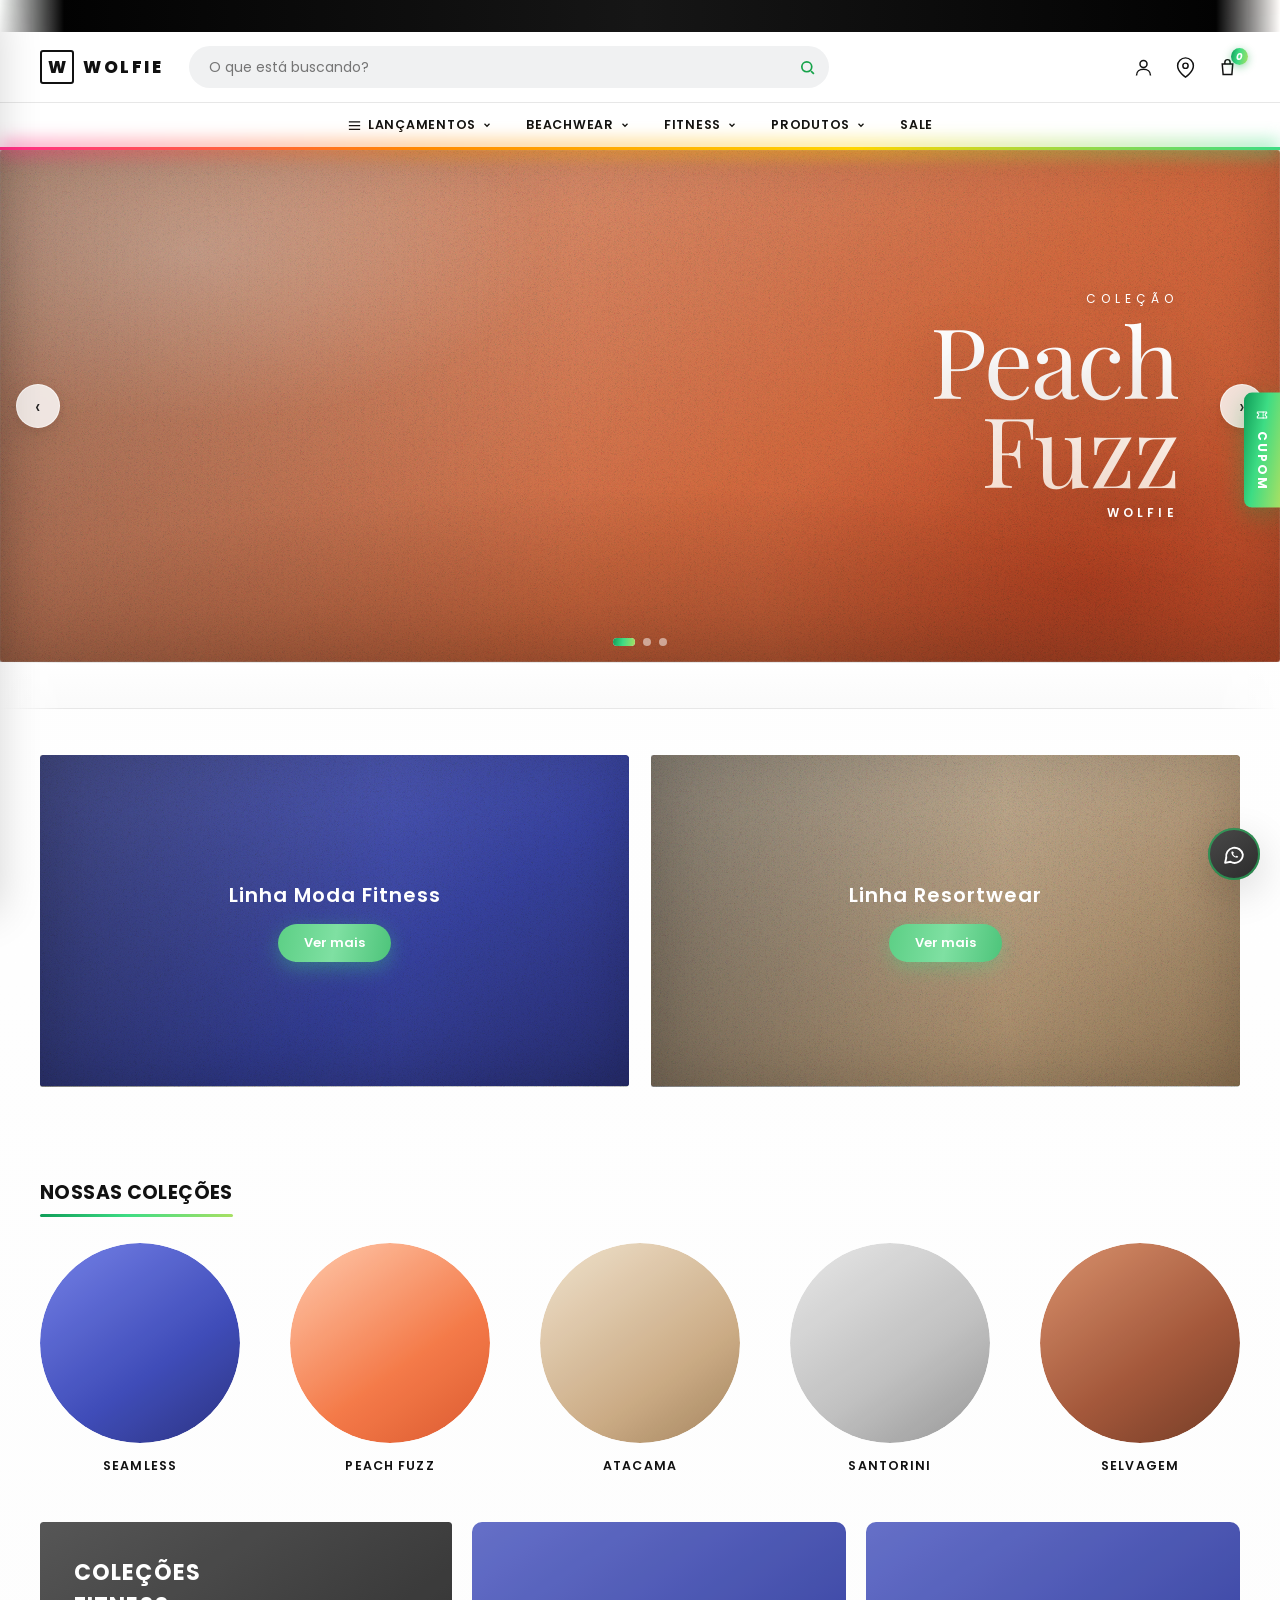
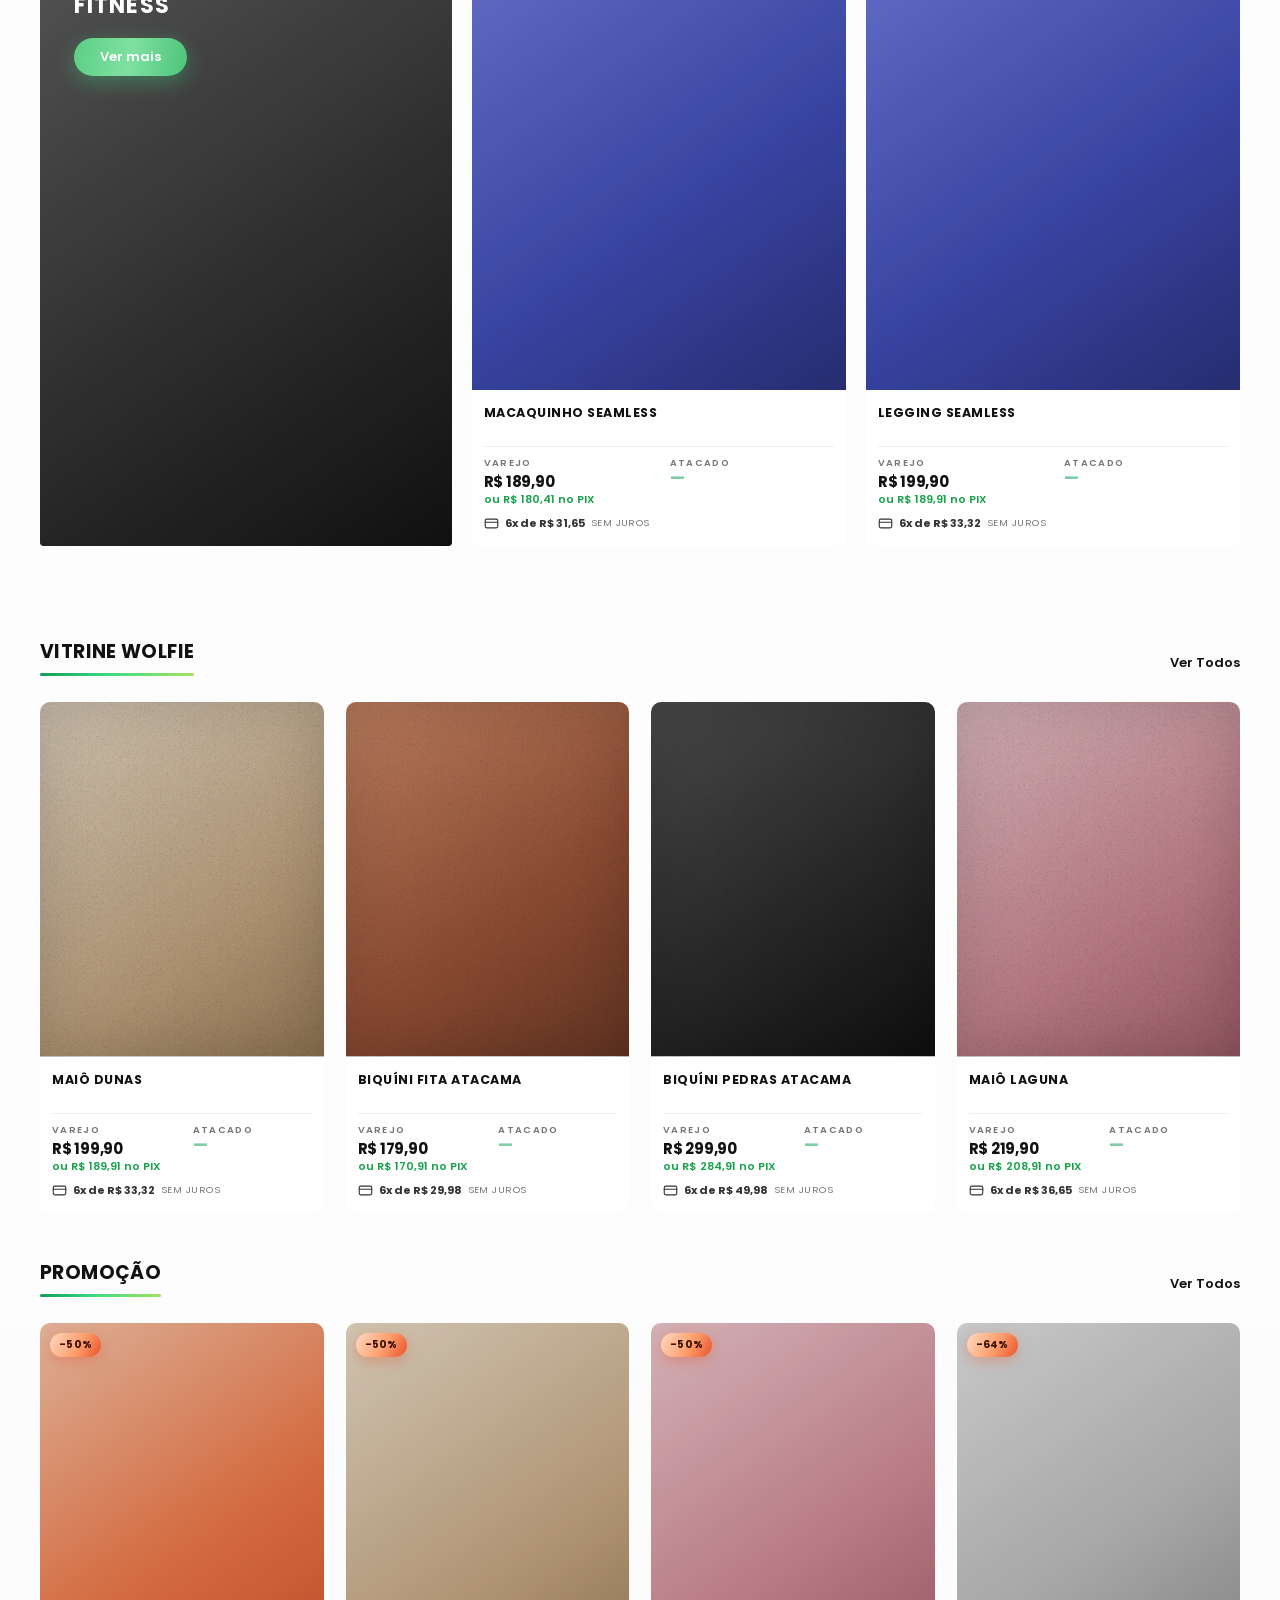
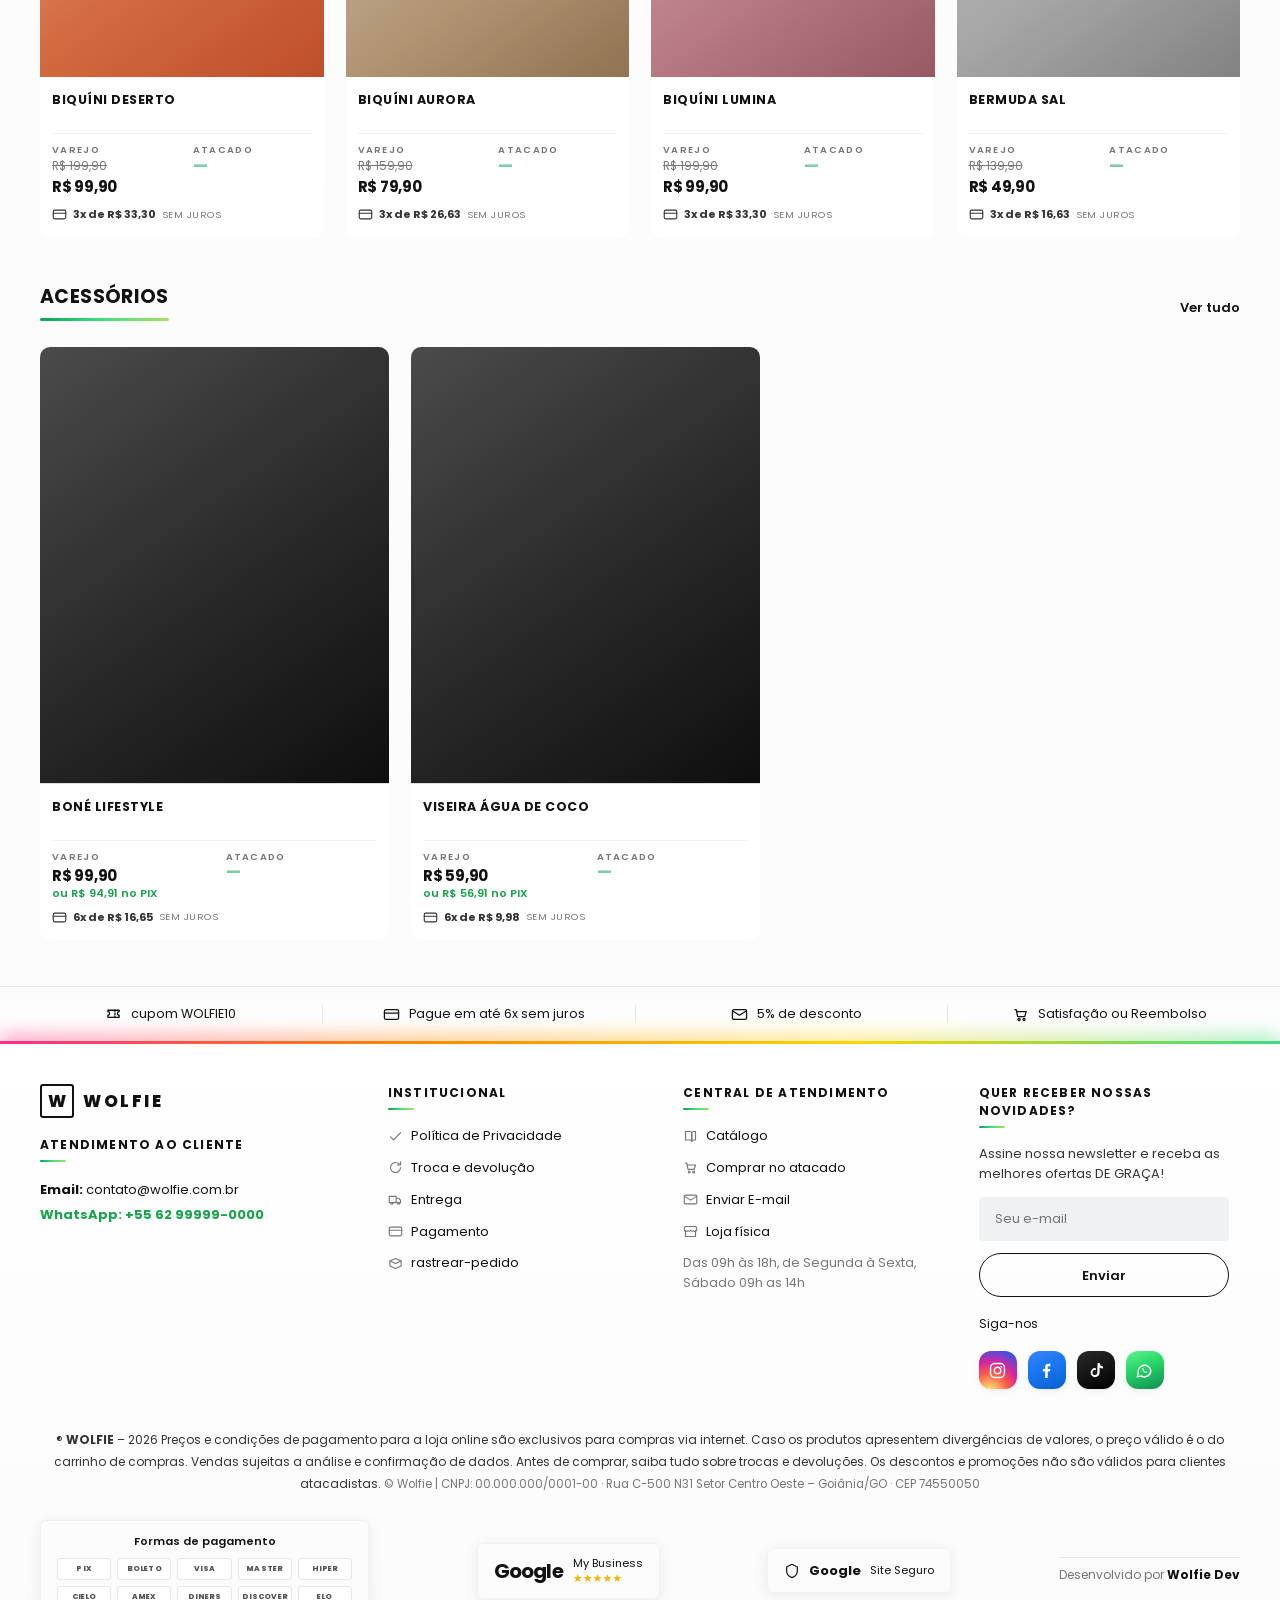
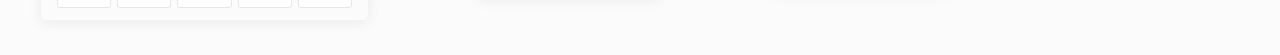
==== index.html @ 0adb64ee "Add files via upload" ====
<!DOCTYPE html>
<html lang="pt-BR">
<head>
<meta charset="utf-8">
<meta name="viewport" content="width=device-width, initial-scale=1">
<title>Wolfie — Beachwear, Fitness e Resortwear</title>
<link rel="preconnect" href="https://fonts.googleapis.com">
<link rel="preconnect" href="https://fonts.gstatic.com" crossorigin>
<link href="https://fonts.googleapis.com/css2?family=Poppins:wght@300;400;500;600;700;800&family=Playfair+Display:wght@400;500&display=swap" rel="stylesheet">
<link rel="stylesheet" href="assets/css/style.css">
<meta name="description" content="Fabricação própria. Varejo e atacado no mesmo catálogo: preço de fábrica acima de 12 peças variadas. Frete grátis acima de R$ 399,90.">
<meta name="theme-color" content="#ffffff">
<meta name="author" content="Wolfie">
<link rel="icon" href="assets/favicon.svg" type="image/svg+xml">
<link rel="apple-touch-icon" href="assets/favicon.svg">
<link rel="canonical" href="https://SEU-USUARIO.github.io/wolfie/">
<meta property="og:type" content="website">
<meta property="og:site_name" content="Wolfie">
<meta property="og:locale" content="pt_BR">
<meta property="og:title" content="Wolfie — Beachwear, Fitness e Resortwear">
<meta property="og:description" content="Fabricação própria. Varejo e atacado no mesmo catálogo: preço de fábrica acima de 12 peças variadas. Frete grátis acima de R$ 399,90.">
<meta property="og:url" content="https://SEU-USUARIO.github.io/wolfie/">
<meta property="og:image" content="https://SEU-USUARIO.github.io/wolfie/assets/og.jpg">
<meta property="og:image:width" content="1200">
<meta property="og:image:height" content="630">
<meta name="twitter:card" content="summary_large_image">
<meta name="twitter:title" content="Wolfie — Beachwear, Fitness e Resortwear">
<meta name="twitter:description" content="Fabricação própria. Varejo e atacado no mesmo catálogo: preço de fábrica acima de 12 peças variadas. Frete grátis acima de R$ 399,90.">
<meta name="twitter:image" content="https://SEU-USUARIO.github.io/wolfie/assets/og.jpg">
</head>
<body>

<!-- ░░ TOPBAR ░░ -->
<div class="topbar">
  <div class="track">
    <span><b>FRETE GRÁTIS</b> (PAC) PARA COMPRAS ACIMA DE R$ 399,90 <b>(VAREJO)</b></span>
    <span><b>ATACADO:</b> PREÇO DE FÁBRICA ACIMA DE 12 PEÇAS VARIADAS</span>
    <span><b>FRETE GRÁTIS</b> (PAC) PARA COMPRAS ACIMA DE R$ 399,90 <b>(VAREJO)</b></span>
    <span><b>ATACADO:</b> PREÇO DE FÁBRICA ACIMA DE 12 PEÇAS VARIADAS</span>
  </div>
</div>

<!-- ░░ HEADER ░░ -->
<header class="header">
  <div class="wrap header__in">
    <button class="burger-mob" data-open-menu aria-label="Menu">
      <svg width="20" height="20" viewBox="0 0 24 24" stroke="currentColor" stroke-width="2" fill="none"><path d="M3 6h18M3 12h18M3 18h18"/></svg>
    </button>
    <a href="index.html" class="logo">
      <span class="logo__mark">W</span>
      <span class="logo__txt">WOLFIE</span>
    </a>
    <form class="search" onsubmit="return false">
      <input type="search" placeholder="O que está buscando?" aria-label="Buscar">
      <button aria-label="Buscar">
        <svg width="17" height="17" viewBox="0 0 24 24" stroke="currentColor" stroke-width="2.4" fill="none"><circle cx="11" cy="11" r="7"/><path d="M21 21l-4-4"/></svg>
      </button>
    </form>
    <nav class="icons">
      <a href="#" aria-label="Minha conta"><svg width="21" height="21" viewBox="0 0 24 24" stroke="currentColor" stroke-width="1.7" fill="none"><circle cx="12" cy="8" r="4"/><path d="M4 21c0-4.4 3.6-7 8-7s8 2.6 8 7"/></svg></a>
      <a href="#" aria-label="Lojas"><svg width="21" height="21" viewBox="0 0 24 24" stroke="currentColor" stroke-width="1.7" fill="none"><path d="M21 10c0 7-9 13-9 13s-9-6-9-13a9 9 0 0118 0z"/><circle cx="12" cy="10" r="3"/></svg></a>
      <a href="carrinho.html" aria-label="Sacola"><svg width="21" height="21" viewBox="0 0 24 24" stroke="currentColor" stroke-width="1.7" fill="none"><path d="M6 8h12l-1 12H7L6 8z"/><path d="M9 8V6a3 3 0 016 0v2"/></svg><i class="badge" data-cart-count>0</i></a>
    </nav>
  </div>

  <!-- ░░ NAV ░░ -->
  <div class="nav">
    <div class="wrap nav__in">
      <div class="nav__item">
        <a href="colecao.html" class="nav__burger">
          <svg width="15" height="15" viewBox="0 0 24 24" stroke="currentColor" stroke-width="2" fill="none"><path d="M3 6h18M3 12h18M3 18h18"/></svg>
          Lançamentos <svg width="10" height="10" viewBox="0 0 24 24" stroke="currentColor" stroke-width="3" fill="none"><path d="M6 9l6 6 6-6"/></svg>
        </a>
        <div class="drop">
          <a href="colecao.html">Seamless</a><a href="colecao.html">Peach Fuzz</a>
          <a href="colecao.html">Atacama</a><a href="colecao.html">Santorini</a>
          <a href="colecao.html">Selvagem</a><a href="colecao.html">Caraíva</a>
        </div>
      </div>
      <div class="nav__item"><a href="colecao.html">Beachwear <svg width="10" height="10" viewBox="0 0 24 24" stroke="currentColor" stroke-width="3" fill="none"><path d="M6 9l6 6 6-6"/></svg></a>
        <div class="drop"><a href="colecao.html">Biquínis</a><a href="colecao.html">Maiôs</a><a href="colecao.html">Saídas de praia</a></div>
      </div>
      <div class="nav__item"><a href="colecao.html">Fitness <svg width="10" height="10" viewBox="0 0 24 24" stroke="currentColor" stroke-width="3" fill="none"><path d="M6 9l6 6 6-6"/></svg></a>
        <div class="drop"><a href="colecao.html">Leggings</a><a href="colecao.html">Tops</a><a href="colecao.html">Macaquinhos</a></div>
      </div>
      <div class="nav__item"><a href="colecao.html">Produtos <svg width="10" height="10" viewBox="0 0 24 24" stroke="currentColor" stroke-width="3" fill="none"><path d="M6 9l6 6 6-6"/></svg></a>
        <div class="drop"><a href="colecao.html">Todos</a><a href="colecao.html">Acessórios</a><a href="colecao.html">Novidades</a></div>
      </div>
      <div class="nav__item"><a href="colecao.html">Sale</a></div>
    </div>
  </div>
  <div class="rainbow"></div>
</header>

<!-- ░░ HERO ░░ -->
<section class="hero" style="padding:0">
  <div class="hero__slide is-on">
    <div class="ph grain g-peach hero__bg"></div>
    <div class="hero__copy">
      <span class="hero__eyebrow">Coleção</span>
      <h1 class="hero__title">Peach<br>Fuzz</h1>
      <span class="hero__sub">Wolfie</span>
    </div>
  </div>
  <div class="hero__slide">
    <div class="ph grain g-blue hero__bg"></div>
    <div class="hero__copy">
      <span class="hero__eyebrow">Coleção</span>
      <h1 class="hero__title">Seamless</h1>
      <span class="hero__sub">Wolfie</span>
    </div>
  </div>
  <div class="hero__slide">
    <div class="ph grain g-terra hero__bg"></div>
    <div class="hero__copy">
      <span class="hero__eyebrow">Coleção</span>
      <h1 class="hero__title">Selvagem</h1>
      <span class="hero__sub">Wolfie</span>
    </div>
  </div>
  <button class="hero__nav prev" aria-label="Anterior">‹</button>
  <button class="hero__nav next" aria-label="Próximo">›</button>
  <div class="hero__dots"></div>
</section>

<!-- ░░ BARRA INFINITA ░░ -->
<div class="infinite">
  <div class="track">
    <span><i data-ic="shield"></i> Compra Segura</span><span><i data-ic="truck"></i> Entrega Rápida</span><span><i data-ic="refresh"></i> Troca em 7 dias</span>
    <span><i data-ic="chat"></i> Suporte das 09h00 às 18h00</span><span><i data-ic="heart"></i> Produtos Originais</span><span><i data-ic="card"></i> Parcele em até 6x sem juros</span>
    <span><i data-ic="shield"></i> Compra Segura</span><span><i data-ic="truck"></i> Entrega Rápida</span><span><i data-ic="refresh"></i> Troca em 7 dias</span>
    <span><i data-ic="chat"></i> Suporte das 09h00 às 18h00</span><span><i data-ic="heart"></i> Produtos Originais</span><span><i data-ic="card"></i> Parcele em até 6x sem juros</span>
  </div>
</div>

<!-- ░░ BLOCOS DUPLOS ░░ -->
<section>
  <div class="wrap duo">
    <a href="colecao.html" class="duo__card">
      <div class="ph grain g-blue"></div>
      <div class="duo__ov"><h3>Linha Moda Fitness</h3><span class="btn-pill">Ver mais</span></div>
    </a>
    <a href="colecao.html" class="duo__card">
      <div class="ph grain g-sand"></div>
      <div class="duo__ov"><h3>Linha Resortwear</h3><span class="btn-pill">Ver mais</span></div>
    </a>
  </div>
</section>

<!-- ░░ NOSSAS COLEÇÕES ░░ -->
<section>
  <div class="wrap">
    <div class="sec-head"><h2 class="sec-title">Nossas Coleções</h2></div>
    <div class="circles">
      <a href="colecao.html" class="circle"><div class="ph grain g-blue"></div><b>SEAMLESS</b></a>
      <a href="colecao.html" class="circle"><div class="ph grain g-peach"></div><b>PEACH FUZZ</b></a>
      <a href="colecao.html" class="circle"><div class="ph grain g-sand"></div><b>ATACAMA</b></a>
      <a href="colecao.html" class="circle"><div class="ph grain g-stone"></div><b>SANTORINI</b></a>
      <a href="colecao.html" class="circle"><div class="ph grain g-terra"></div><b>SELVAGEM</b></a>
    </div>
  </div>
</section>

<!-- ░░ COLEÇÕES FITNESS ░░ -->
<section style="padding-top:0">
  <div class="wrap fitness">
    <div class="fitness__hero">
      <div class="ph grain g-noir"></div>
      <div class="in"><h3>COLEÇÕES FITNESS</h3><a href="colecao.html" class="btn-pill" style="align-self:flex-start">Ver mais</a></div>
    </div>
    <a class="card" href="produto.html">
      <div class="card__media"><div class="ph grain g-blue"></div></div>
      <div class="card__body"><div class="card__name">MACAQUINHO SEAMLESS</div>
        <div class="card__prices">
          <div class="card__col"><h6>Varejo</h6><div class="now">R$ 189,90</div><div class="pix">ou R$ 180,41 no PIX</div></div>
          <div class="card__col"><h6>Atacado</h6><div class="lock">—</div></div>
        </div>
        <div class="card__inst"><i data-ic="card"></i> <b>6x de R$ 31,65</b> <i>SEM JUROS</i></div>
      </div>
    </a>
    <a class="card" href="produto.html">
      <div class="card__media"><div class="ph grain g-blue"></div></div>
      <div class="card__body"><div class="card__name">LEGGING SEAMLESS</div>
        <div class="card__prices">
          <div class="card__col"><h6>Varejo</h6><div class="now">R$ 199,90</div><div class="pix">ou R$ 189,91 no PIX</div></div>
          <div class="card__col"><h6>Atacado</h6><div class="lock">—</div></div>
        </div>
        <div class="card__inst"><i data-ic="card"></i> <b>6x de R$ 33,32</b> <i>SEM JUROS</i></div>
      </div>
    </a>
  </div>
</section>

<!-- ░░ VITRINE ░░ -->
<section>
  <div class="wrap">
    <div class="sec-head"><h2 class="sec-title">Vitrine Wolfie</h2><a href="colecao.html">Ver Todos</a></div>
    <div class="grid">

      <a class="card" href="produto.html">
        <div class="card__media"><div class="ph grain g-sand"></div>
          <span class="card__quick" data-ic="bag"></span></div>
        <div class="card__body"><div class="card__name">MAIÔ DUNAS</div>
          <div class="card__prices">
            <div class="card__col"><h6>Varejo</h6><div class="now">R$ 199,90</div><div class="pix">ou R$ 189,91 no PIX</div></div>
            <div class="card__col"><h6>Atacado</h6><div class="lock">—</div></div>
          </div>
          <div class="card__inst"><i data-ic="card"></i> <b>6x de R$ 33,32</b> <i>SEM JUROS</i></div>
        </div>
      </a>

      <a class="card" href="produto.html">
        <div class="card__media"><div class="ph grain g-terra"></div><span class="card__quick" data-ic="bag"></span></div>
        <div class="card__body"><div class="card__name">BIQUÍNI FITA ATACAMA</div>
          <div class="card__prices">
            <div class="card__col"><h6>Varejo</h6><div class="now">R$ 179,90</div><div class="pix">ou R$ 170,91 no PIX</div></div>
            <div class="card__col"><h6>Atacado</h6><div class="lock">—</div></div>
          </div>
          <div class="card__inst"><i data-ic="card"></i> <b>6x de R$ 29,98</b> <i>SEM JUROS</i></div>
        </div>
      </a>

      <a class="card" href="produto.html">
        <div class="card__media"><div class="ph grain g-noir"></div><span class="card__quick" data-ic="bag"></span></div>
        <div class="card__body"><div class="card__name">BIQUÍNI PEDRAS ATACAMA</div>
          <div class="card__prices">
            <div class="card__col"><h6>Varejo</h6><div class="now">R$ 299,90</div><div class="pix">ou R$ 284,91 no PIX</div></div>
            <div class="card__col"><h6>Atacado</h6><div class="lock">—</div></div>
          </div>
          <div class="card__inst"><i data-ic="card"></i> <b>6x de R$ 49,98</b> <i>SEM JUROS</i></div>
        </div>
      </a>

      <a class="card" href="produto.html">
        <div class="card__media"><div class="ph grain g-rose"></div><span class="card__quick" data-ic="bag"></span></div>
        <div class="card__body"><div class="card__name">MAIÔ LAGUNA</div>
          <div class="card__prices">
            <div class="card__col"><h6>Varejo</h6><div class="now">R$ 219,90</div><div class="pix">ou R$ 208,91 no PIX</div></div>
            <div class="card__col"><h6>Atacado</h6><div class="lock">—</div></div>
          </div>
          <div class="card__inst"><i data-ic="card"></i> <b>6x de R$ 36,65</b> <i>SEM JUROS</i></div>
        </div>
      </a>

    </div>
  </div>
</section>

<!-- ░░ PROMOÇÃO ░░ -->
<section style="padding-top:0">
  <div class="wrap">
    <div class="sec-head"><h2 class="sec-title">Promoção</h2><a href="colecao.html">Ver Todos</a></div>
    <div class="grid">

      <a class="card" href="produto.html">
        <div class="card__media"><span class="card__tag">-50%</span><div class="ph grain g-peach"></div><span class="card__quick" data-ic="bag"></span></div>
        <div class="card__body"><div class="card__name">BIQUÍNI DESERTO</div>
          <div class="card__prices">
            <div class="card__col"><h6>Varejo</h6><div class="old">R$ 199,90</div><div class="now">R$ 99,90</div></div>
            <div class="card__col"><h6>Atacado</h6><div class="lock">—</div></div>
          </div>
          <div class="card__inst"><i data-ic="card"></i> <b>3x de R$ 33,30</b> <i>SEM JUROS</i></div>
        </div>
      </a>

      <a class="card" href="produto.html">
        <div class="card__media"><span class="card__tag">-50%</span><div class="ph grain g-sand"></div><span class="card__quick" data-ic="bag"></span></div>
        <div class="card__body"><div class="card__name">BIQUÍNI AURORA</div>
          <div class="card__prices">
            <div class="card__col"><h6>Varejo</h6><div class="old">R$ 159,90</div><div class="now">R$ 79,90</div></div>
            <div class="card__col"><h6>Atacado</h6><div class="lock">—</div></div>
          </div>
          <div class="card__inst"><i data-ic="card"></i> <b>3x de R$ 26,63</b> <i>SEM JUROS</i></div>
        </div>
      </a>

      <a class="card" href="produto.html">
        <div class="card__media"><span class="card__tag">-50%</span><div class="ph grain g-rose"></div><span class="card__quick" data-ic="bag"></span></div>
        <div class="card__body"><div class="card__name">BIQUÍNI LUMINA</div>
          <div class="card__prices">
            <div class="card__col"><h6>Varejo</h6><div class="old">R$ 199,90</div><div class="now">R$ 99,90</div></div>
            <div class="card__col"><h6>Atacado</h6><div class="lock">—</div></div>
          </div>
          <div class="card__inst"><i data-ic="card"></i> <b>3x de R$ 33,30</b> <i>SEM JUROS</i></div>
        </div>
      </a>

      <a class="card" href="produto.html">
        <div class="card__media"><span class="card__tag">-64%</span><div class="ph grain g-stone"></div><span class="card__quick" data-ic="bag"></span></div>
        <div class="card__body"><div class="card__name">BERMUDA SAL</div>
          <div class="card__prices">
            <div class="card__col"><h6>Varejo</h6><div class="old">R$ 139,90</div><div class="now">R$ 49,90</div></div>
            <div class="card__col"><h6>Atacado</h6><div class="lock">—</div></div>
          </div>
          <div class="card__inst"><i data-ic="card"></i> <b>3x de R$ 16,63</b> <i>SEM JUROS</i></div>
        </div>
      </a>

    </div>
  </div>
</section>

<!-- ░░ ACESSÓRIOS ░░ -->
<section style="padding-top:0">
  <div class="wrap">
    <div class="sec-head"><h2 class="sec-title">Acessórios</h2><a href="colecao.html">Ver tudo</a></div>
    <div class="grid grid--2">
      <a class="card" href="produto.html">
        <div class="card__media"><div class="ph grain g-noir"></div><span class="card__quick" data-ic="bag"></span></div>
        <div class="card__body"><div class="card__name">BONÉ LIFESTYLE</div>
          <div class="card__prices">
            <div class="card__col"><h6>Varejo</h6><div class="now">R$ 99,90</div><div class="pix">ou R$ 94,91 no PIX</div></div>
            <div class="card__col"><h6>Atacado</h6><div class="lock">—</div></div>
          </div>
          <div class="card__inst"><i data-ic="card"></i> <b>6x de R$ 16,65</b> <i>SEM JUROS</i></div>
        </div>
      </a>
      <a class="card" href="produto.html">
        <div class="card__media"><div class="ph grain g-noir"></div><span class="card__quick" data-ic="bag"></span></div>
        <div class="card__body"><div class="card__name">VISEIRA ÁGUA DE COCO</div>
          <div class="card__prices">
            <div class="card__col"><h6>Varejo</h6><div class="now">R$ 59,90</div><div class="pix">ou R$ 56,91 no PIX</div></div>
            <div class="card__col"><h6>Atacado</h6><div class="lock">—</div></div>
          </div>
          <div class="card__inst"><i data-ic="card"></i> <b>6x de R$ 9,98</b> <i>SEM JUROS</i></div>
        </div>
      </a>
    </div>
  </div>
</section>

<!-- ░░ PERKS ░░ -->
<div class="perks">
  <div class="wrap perks__in">
    <div class="perks__i"><i data-ic="ticket"></i> cupom WOLFIE10</div>
    <div class="perks__i"><i data-ic="card"></i> Pague em até 6x sem juros</div>
    <div class="perks__i"><i data-ic="mail"></i> 5% de desconto</div>
    <div class="perks__i"><i data-ic="cart"></i> Satisfação ou Reembolso</div>
  </div>
</div>
<div class="rainbow"></div>

<!-- ░░ FOOTER ░░ -->
<footer class="footer">
  <div class="wrap">
    <div class="footer__cols">
      <div>
        <a href="index.html" class="logo" style="margin-bottom:18px"><span class="logo__mark">W</span><span class="logo__txt">WOLFIE</span></a>
        <h5>Atendimento ao cliente</h5>
        <p class="mail"><b>Email:</b> contato@wolfie.com.br<br>
        <b class="wpp">WhatsApp:</b> <span class="wpp">+55 62 99999-0000</span></p>
      </div>
      <div>
        <h5>Institucional</h5>
        <ul>
          <li><a href="#"><i data-ic="check"></i> Política de Privacidade</a></li>
          <li><a href="#"><i data-ic="refresh"></i> Troca e devolução</a></li>
          <li><a href="#"><i data-ic="truck"></i> Entrega</a></li>
          <li><a href="#"><i data-ic="card"></i> Pagamento</a></li>
          <li><a href="#"><i data-ic="box"></i> rastrear-pedido</a></li>
        </ul>
      </div>
      <div>
        <h5>Central de atendimento</h5>
        <ul>
          <li><a href="colecao.html"><i data-ic="book"></i> Catálogo</a></li>
          <li><a href="carrinho.html"><i data-ic="cart"></i> Comprar no atacado</a></li>
          <li><a href="#"><i data-ic="mail"></i> Enviar E-mail</a></li>
          <li><a href="#"><i data-ic="store"></i> Loja física</a></li>
        </ul>
        <p style="font-size:12.5px;color:var(--muted);line-height:1.6">Das 09h às 18h, de Segunda à Sexta,<br>Sábado 09h as 14h</p>
      </div>
      <div class="news">
        <h5>Quer receber nossas novidades?</h5>
        <p style="font-size:13px;color:var(--ink-2);margin-bottom:14px">Assine nossa newsletter e receba as melhores ofertas DE GRAÇA!</p>
        <input type="email" placeholder="Seu e-mail" aria-label="E-mail">
        <button>Enviar</button>
        <p style="font-size:12px;margin-top:18px">Siga-nos</p>
        <div class="social"><a class="social__ig" href="https://www.instagram.com/usewolfie.br" target="_blank" rel="noopener noreferrer" aria-label="Instagram da Wolfie" data-ic="ig"></a><a class="social__fb" href="#" aria-label="Facebook da Wolfie" data-ic="fb"></a><a class="social__tk" href="#" aria-label="TikTok da Wolfie" data-ic="tk"></a><a class="social__wa" href="https://wa.me/5562999990000" target="_blank" rel="noopener noreferrer" aria-label="WhatsApp da Wolfie" data-ic="wpp"></a></div>
      </div>
    </div>

    <p class="legal">® <b>WOLFIE</b> – 2026 Preços e condições de pagamento para a loja online são exclusivos para compras via internet. Caso os produtos apresentem divergências de valores, o preço válido é o do carrinho de compras. Vendas sujeitas a análise e confirmação de dados. Antes de comprar, saiba tudo sobre trocas e devoluções. Os descontos e promoções não são válidos para clientes atacadistas.
      <span class="cnpj">© Wolfie | CNPJ: 00.000.000/0001-00 · Rua C-500 N31 Setor Centro Oeste – Goiânia/GO · CEP 74550050</span>
    </p>

    <div class="seals">
      <div class="seals__box">
        <h6>Formas de pagamento</h6>
        <div class="pays">
          <span class="pay">PIX</span><span class="pay">BOLETO</span><span class="pay">VISA</span><span class="pay">MASTER</span><span class="pay">HIPER</span>
          <span class="pay">CIELO</span><span class="pay">AMEX</span><span class="pay">DINERS</span><span class="pay">DISCOVER</span><span class="pay">ELO</span>
        </div>
      </div>
      <div class="seals__box" style="display:flex;align-items:center;gap:10px">
        <b style="font-size:20px;letter-spacing:-.04em">Google</b>
        <span style="font-size:11px;line-height:1.3">My Business<br><b style="color:#f4b400">★★★★★</b></span>
      </div>
      <div class="seals__box" style="display:flex;align-items:center;gap:9px"><i data-ic="shield"></i> <b style="font-size:13px">Google</b><span style="font-size:11px">Site Seguro</span></div>
      <p class="dev">Desenvolvido por <b>Wolfie Dev</b></p>
    </div>
  </div>
</footer>

<!-- ░░ FLUTUANTES ░░ -->
<a href="#" class="coupon-tab"><i data-ic="ticket"></i> CUPOM</a>
<a href="https://wa.me/5562999990000" target="_blank" rel="noopener noreferrer" class="wpp-float" aria-label="Falar no WhatsApp"><i data-ic="wpp"></i></a>
<div class="chat-bubble">•••</div>

<!-- ░░ DRAWER MOBILE ░░ -->
<div class="scrim" id="scrim"></div>
<aside class="drawer" id="drawer">
  <div class="drawer__h">
    <span class="logo"><span class="logo__mark">W</span><span class="logo__txt">WOLFIE</span></span>
    <button data-close-menu style="font-size:22px">×</button>
  </div>
  <div class="drawer__l">
    <a href="colecao.html">Lançamentos <span>›</span></a>
    <a href="colecao.html">Seamless <span>›</span></a>
    <a href="colecao.html">Peach Fuzz <span>›</span></a>
    <a href="colecao.html">Atacama <span>›</span></a>
    <a href="colecao.html">Santorini <span>›</span></a>
    <a href="colecao.html">Selvagem <span>›</span></a>
    <a href="colecao.html">Caraíva <span>›</span></a>
    <a href="carrinho.html">Comprar no atacado <span>›</span></a>
  </div>
</aside>

<script src="assets/js/app.js"></script>
</body>
</html>
---- assets/css/style.css ----
/* ==========================================================================
   WOLFIE — design system
   Réplica estrutural do modelo Empório Body (tema Classic® customizado)
   ========================================================================== */

/* ---------- 1. reset ---------- */
*,*::before,*::after{box-sizing:border-box;margin:0;padding:0}
html{-webkit-text-size-adjust:100%}
body{font-family:'Poppins',system-ui,sans-serif;background:var(--bg);color:var(--ink);
     font-size:15px;line-height:1.5;overflow-x:hidden}
img,svg{display:block;max-width:100%}
a{color:inherit;text-decoration:none}
button,input,select,textarea{font:inherit;color:inherit}
button{background:none;border:0;cursor:pointer}
ul{list-style:none}

/* ---------- 2. tokens ---------- */
:root{
  --bg:#ffffff;
  --ink:#111111;
  --ink-2:#333333;
  --muted:#767676;
  --line:#e7e7e7;
  --soft:#f6f6f6;
  --soft-2:#f0f1f2;

  --price:#e8412f;          /* preço cheio na PDP */
  --green:#16a34a;          /* preço PIX / disponível */
  --green-cta:#63d68c;      /* botão Comprar agora */
  --green-cta-h:#4ac274;
  --green-tab:#5ec97f;      /* aba lateral CUPOM */
  --amber:#e8951f;          /* barra de progresso atacado */
  --amber-bg:#fff8e8;
  --blue:#1e73d6;

  --rainbow:linear-gradient(90deg,#ff2e88,#ff8a00,#ffd400,#3ddc84,#00b7ff,#8b5cf6,#ff2e88);

  --wrap:1240px;
  --radius:6px;
  --radius-lg:12px;
  --shadow:0 2px 14px rgba(0,0,0,.07);
  --shadow-lg:0 12px 40px rgba(0,0,0,.16);
  --t:.25s cubic-bezier(.4,0,.2,1);
}

/* ---------- 3. utilitários ---------- */
.wrap{width:100%;max-width:var(--wrap);margin-inline:auto;padding-inline:20px}
.rainbow{height:3px;background:var(--rainbow);background-size:200% 100%;animation:rainbow 8s linear infinite}
@keyframes rainbow{to{background-position:200% 0}}
.sr{position:absolute;width:1px;height:1px;overflow:hidden;clip:rect(0 0 0 0)}

.sec-title{font-size:19px;font-weight:700;letter-spacing:.02em;text-transform:uppercase;
  padding-bottom:8px;border-bottom:2px solid var(--ink);display:inline-block}
.sec-head{display:flex;align-items:flex-end;justify-content:space-between;margin-bottom:26px}
.sec-head a{font-size:13px;font-weight:600;border-bottom:1px solid transparent;transition:var(--t)}
.sec-head a:hover{border-color:var(--ink)}
section{padding-block:46px}

/* ---------- 3b. ícones de traço ---------- */
[data-ic]{display:inline-flex;align-items:center;justify-content:center;flex:0 0 auto;font-style:normal}
[data-ic] svg{width:16px;height:16px}
.infinite [data-ic] svg,.footer li [data-ic] svg,.card__inst [data-ic] svg{width:15px;height:15px}
.footer li [data-ic] svg{color:var(--muted)}
.card__inst [data-ic] svg{color:var(--ink-2)}
.perks__i [data-ic] svg,.tools [data-ic] svg,.ship [data-ic] svg,.box h5 [data-ic] svg{width:17px;height:17px}
.card__quick[data-ic] svg{width:18px;height:18px}
.price-pix [data-ic] svg,.pix-pill [data-ic] svg,.safe h6 [data-ic] svg{width:14px;height:14px}
.wpp-float [data-ic] svg{width:25px;height:25px}
.coupon-tab [data-ic] svg{width:14px;height:14px}
.trash[data-ic] svg{width:15px;height:15px}
.toast__ic svg{width:16px;height:16px}
.wholesale__ic [data-ic] svg,.wholesale__ic svg{width:16px;height:16px}
.modal p [data-ic] svg{width:15px;height:15px;vertical-align:-2px}
.ck-note [data-ic] svg{width:16px;height:16px;color:#16a34a}

/* ---------- 4. placeholders de foto (trocar por <img>) ---------- */
.ph{position:relative;aspect-ratio:4/5;overflow:hidden;background:#ddd;isolation:isolate}
.ph::before{content:'';position:absolute;inset:0;background:var(--g,linear-gradient(140deg,#d8d8d8,#a9a9a9))}
.ph::after{content:'WOLFIE';position:absolute;inset:0;display:grid;place-items:center;
  font-size:clamp(13px,2.4vw,20px);font-weight:800;letter-spacing:.5em;color:rgba(255,255,255,.5);
  text-indent:.5em;mix-blend-mode:overlay}
.ph.grain{background-image:url("data:image/svg+xml,%3Csvg xmlns='http://www.w3.org/2000/svg'%3E%3Cfilter id='n'%3E%3CfeTurbulence baseFrequency='.85' numOctaves='3'/%3E%3C/filter%3E%3Crect width='100%25' height='100%25' filter='url(%23n)' opacity='.35'/%3E%3C/svg%3E")}
.ph.grain::before{mix-blend-mode:multiply;opacity:.94}
.g-peach {--g:linear-gradient(145deg,#ffc7a8,#f4713c 60%,#d94f22)}
.g-sand  {--g:linear-gradient(145deg,#efe0c9,#c8a67d 65%,#9e7c53)}
.g-blue  {--g:linear-gradient(145deg,#6b78e6,#3341b5 60%,#1d2578)}
.g-noir  {--g:linear-gradient(145deg,#4a4a4a,#1c1c1c 60%,#000)}
.g-terra {--g:linear-gradient(145deg,#d78a63,#9c4b2c 60%,#6a2f18)}
.g-olive {--g:linear-gradient(145deg,#c3c8a4,#7f8659 60%,#555a34)}
.g-rose  {--g:linear-gradient(145deg,#f3c9cf,#d38792 60%,#a95c69)}
.g-stone {--g:linear-gradient(145deg,#e6e6e6,#bcbcbc 60%,#8f8f8f)}
.g-lagoon{--g:linear-gradient(145deg,#a9dfd8,#3f9e94 60%,#1f6b64)}

/* ==========================================================================
   5. TOPBAR
   ========================================================================== */
.topbar{background:#000;color:#fff;font-size:12px;font-weight:600;letter-spacing:.02em;
  padding:7px 0;overflow:hidden;white-space:nowrap}
.topbar .track{display:inline-flex;gap:64px;padding-left:100%;animation:slide 26s linear infinite}
.topbar b{font-weight:800}
@keyframes slide{to{transform:translateX(-100%)}}

/* ==========================================================================
   6. HEADER + NAV
   ========================================================================== */
.header{position:sticky;top:0;z-index:60;background:#fff}
.header__in{display:flex;align-items:center;gap:26px;padding-block:14px}

.logo{display:flex;align-items:center;gap:9px;flex-shrink:0}
.logo__mark{width:34px;height:34px;border:2.5px solid var(--ink);display:grid;place-items:center;
  font-weight:800;font-size:17px;line-height:1;border-radius:3px}
.logo__txt{font-weight:800;font-size:17px;line-height:1;letter-spacing:.15em}

.search{flex:1;position:relative;max-width:640px}
.search input{width:100%;height:42px;border:0;background:var(--soft-2);border-radius:99px;
  padding:0 50px 0 20px;font-size:14px;outline:0;transition:var(--t)}
.search input:focus{box-shadow:0 0 0 2px rgba(0,0,0,.12)}
.search button{position:absolute;right:6px;top:5px;width:32px;height:32px;border-radius:50%;
  display:grid;place-items:center;color:var(--green);transition:var(--t)}
.search button:hover{background:rgba(22,163,74,.12)}

.icons{display:flex;align-items:center;gap:16px;margin-left:auto}
.icons a{position:relative;display:grid;place-items:center;width:26px;height:26px;transition:var(--t)}
.icons a:hover{opacity:.6}
.badge{position:absolute;top:-6px;right:-8px;min-width:17px;height:17px;border-radius:99px;
  background:var(--green);color:#fff;font-size:10px;font-weight:700;display:grid;place-items:center;padding:0 4px}

.nav{background:#fcfcfc;border-top:1px solid var(--line)}
.nav__in{display:flex;align-items:center;justify-content:center;gap:34px;height:44px}
.nav__item{position:relative;height:100%;display:flex;align-items:center}
.nav__item>a{font-size:12.5px;font-weight:600;letter-spacing:.06em;text-transform:uppercase;
  display:flex;align-items:center;gap:6px;height:100%}
.nav__item>a::after{content:'';position:absolute;left:0;bottom:0;height:2px;width:0;background:var(--ink);transition:var(--t)}
.nav__item:hover>a::after{width:100%}
.nav__burger{display:flex;align-items:center;gap:8px}
.drop{position:absolute;top:100%;left:-14px;min-width:206px;background:#fff;box-shadow:var(--shadow-lg);
  padding:10px 0;opacity:0;visibility:hidden;transform:translateY(6px);transition:var(--t);z-index:70}
.nav__item:hover .drop{opacity:1;visibility:visible;transform:none}
.drop a{display:block;padding:9px 20px;font-size:12.5px;font-weight:500;letter-spacing:.05em;
  text-transform:uppercase;transition:var(--t)}
.drop a:hover{background:var(--soft);color:var(--green)}

.burger-mob{display:none}

/* ==========================================================================
   7. HERO
   ========================================================================== */
.hero{position:relative;overflow:hidden;background:#f2f2f2}
.hero__slide{position:absolute;inset:0;opacity:0;transition:opacity .9s ease}
.hero__slide.is-on{opacity:1;position:relative}
.hero__bg{aspect-ratio:16/6.4;min-height:320px}
.hero__bg::after{content:''}
.hero__copy{position:absolute;inset:0;display:flex;flex-direction:column;justify-content:center;
  align-items:flex-end;text-align:right;padding:0 8% 0 0;color:#fff}
.hero__eyebrow{font-size:12px;letter-spacing:.42em;text-transform:uppercase;opacity:.9;
  animation:up .7s .1s both}
.hero__title{font-family:'Playfair Display',Georgia,serif;font-weight:400;font-style:normal;
  font-size:clamp(44px,7.6vw,104px);line-height:.92;margin:6px 0 12px;animation:up .7s .22s both}
.hero__sub{font-size:12px;letter-spacing:.34em;text-transform:uppercase;font-weight:600;animation:up .7s .34s both}
@keyframes up{from{opacity:0;transform:translateY(22px)}to{opacity:1;transform:none}}
.hero__nav{position:absolute;top:50%;translate:0 -50%;width:44px;height:44px;border-radius:50%;
  background:rgba(255,255,255,.82);display:grid;place-items:center;z-index:5;transition:var(--t)}
.hero__nav:hover{background:#fff}
.hero__nav.prev{left:16px}.hero__nav.next{right:16px}
.hero__dots{position:absolute;bottom:16px;left:50%;translate:-50% 0;display:flex;gap:8px;z-index:5}
.hero__dots b{width:8px;height:8px;border-radius:50%;background:rgba(255,255,255,.5);cursor:pointer;transition:var(--t)}
.hero__dots b.is-on{background:#fff;width:22px;border-radius:99px}

/* ==========================================================================
   8. BARRA INFINITA DE BENEFÍCIOS
   ========================================================================== */
.infinite{border-block:1px solid var(--line);overflow:hidden;padding:11px 0;white-space:nowrap}
.infinite .track{display:inline-flex;gap:44px;padding-left:100%;animation:slide 30s linear infinite}
.infinite:hover .track{animation-play-state:paused}
.infinite span{display:inline-flex;align-items:center;gap:8px;font-size:12.5px;font-weight:500}

/* ==========================================================================
   9. BLOCOS DUPLOS / COLEÇÕES
   ========================================================================== */
.duo{display:grid;grid-template-columns:1fr 1fr;gap:22px}
.duo__card{position:relative;overflow:hidden;border-radius:2px}
.duo__card .ph{aspect-ratio:16/9}
.duo__card .ph::before{transition:transform .7s ease}
.duo__card:hover .ph::before{transform:scale(1.06)}
.duo__ov{position:absolute;inset:0;display:flex;flex-direction:column;justify-content:center;
  align-items:center;gap:14px;color:#fff;text-align:center;background:linear-gradient(90deg,rgba(0,0,0,.35),transparent 60%)}
.duo__ov h3{font-size:clamp(15px,1.6vw,20px);font-weight:600;letter-spacing:.05em}
.btn-pill{display:inline-flex;align-items:center;justify-content:center;height:38px;padding:0 26px;
  border-radius:99px;background:var(--green-cta);color:#fff;font-size:13px;font-weight:600;transition:var(--t)}
.btn-pill:hover{background:var(--green-cta-h)}

.circles{display:flex;gap:26px;justify-content:space-between;flex-wrap:wrap}
.circle{flex:1 1 150px;max-width:200px;text-align:center}
.circle .ph{aspect-ratio:1;border-radius:50%}
.circle .ph::before{transition:transform .6s ease}
.circle:hover .ph::before{transform:scale(1.09)}
.circle b{display:block;margin-top:14px;font-size:12.5px;font-weight:600;letter-spacing:.09em}

.fitness{display:grid;grid-template-columns:1.1fr 1fr 1fr;gap:20px;align-items:stretch}
.fitness__hero{position:relative;overflow:hidden}
.fitness__hero .ph{height:100%;aspect-ratio:auto;min-height:390px}
.fitness__hero .in{position:absolute;inset:0;padding:34px;color:#fff;display:flex;flex-direction:column;gap:16px}
.fitness__hero h3{font-size:22px;font-weight:700;letter-spacing:.05em;max-width:8ch}

/* ==========================================================================
   10. CARD DE PRODUTO (preço duplo varejo/atacado)
   ========================================================================== */
.grid{display:grid;grid-template-columns:repeat(4,1fr);gap:22px}
.grid--3{grid-template-columns:repeat(3,1fr)}
.grid--2{grid-template-columns:repeat(2,1fr);max-width:60%}

.card{background:#fff;border-radius:2px;padding-bottom:14px;transition:var(--t);position:relative}
.card:hover{box-shadow:var(--shadow)}
.card__media{position:relative;overflow:hidden;display:block}
.card__media .ph::before{transition:transform .75s ease}
.card:hover .card__media .ph::before{transform:scale(1.07)}
.card__tag{position:absolute;top:10px;left:10px;background:var(--price);color:#fff;font-size:11px;
  font-weight:700;padding:3px 8px;border-radius:3px;letter-spacing:.02em;z-index:2}
.card__quick{position:absolute;right:10px;bottom:10px;width:38px;height:38px;border-radius:50%;
  background:#fff;box-shadow:var(--shadow);display:grid;place-items:center;opacity:0;transform:translateY(8px);
  transition:var(--t);z-index:2}
.card:hover .card__quick{opacity:1;transform:none}
.card__quick:hover{background:var(--green-cta);color:#fff}
.card__body{padding:14px 12px 0}
.card__name{font-size:12.5px;font-weight:700;letter-spacing:.04em;text-transform:uppercase;
  margin-bottom:10px;min-height:32px}
.card__prices{display:flex;gap:22px;border-top:1px solid var(--line);padding-top:9px}
.card__col{flex:1}
.card__col h6{font-size:9.5px;font-weight:600;letter-spacing:.14em;color:var(--muted);text-transform:uppercase}
.card__col .old{font-size:11.5px;color:var(--muted);text-decoration:line-through}
.card__col .now{font-size:15px;font-weight:700;margin-top:1px}
.card__col .pix{font-size:11px;color:var(--green);font-weight:600;line-height:1.25}
.card__col .lock{font-size:15px;font-weight:700;color:var(--price)}
.card__inst{display:flex;align-items:center;gap:6px;font-size:11px;color:var(--ink-2);margin-top:8px}
.card__inst b{font-weight:700}
.card__inst i:not([data-ic]){font-style:normal;font-size:9.5px;color:var(--muted);letter-spacing:.05em}

/* faixa de vantagens */
.perks{border-top:1px solid var(--line)}
.perks__in{display:flex;justify-content:space-between;gap:10px;padding:18px 0}
.perks__i{display:flex;align-items:center;gap:9px;font-size:12.5px;flex:1;justify-content:center;
  border-right:1px solid var(--line)}
.perks__i:last-child{border:0}

/* ==========================================================================
   11. RODAPÉ
   ========================================================================== */
.footer{background:#fff;padding-top:40px}
.footer__cols{display:grid;grid-template-columns:1.2fr 1fr 1fr 1fr;gap:34px}
.footer h5{font-size:12px;font-weight:700;letter-spacing:.1em;text-transform:uppercase;margin-bottom:16px}
.footer li{margin-bottom:9px;font-size:13px}
.footer li a{display:inline-flex;align-items:center;gap:8px;transition:var(--t)}
.footer li a:hover{color:var(--green)}
.footer .mail{font-size:13px;line-height:1.9}
.footer .mail b{font-weight:700}
.footer .wpp{color:var(--green);font-weight:700}
.news input{width:100%;max-width:250px;height:44px;background:var(--soft-2);border:0;border-radius:4px;
  padding:0 16px;font-size:13px;outline:0;margin-bottom:12px}
.news button{width:100%;max-width:250px;height:44px;border:1.5px solid var(--ink);border-radius:99px;
  font-size:13px;font-weight:600;transition:var(--t)}
.news button:hover{background:var(--ink);color:#fff}
.social{display:flex;gap:11px;margin-top:18px}
.social a{width:38px;height:38px;border-radius:12px;display:grid;place-items:center;color:#fff;
  position:relative;isolation:isolate;overflow:hidden}
.social a svg{width:19px;height:19px;position:relative;z-index:2}
.legal{font-size:12px;color:var(--ink-2);text-align:center;line-height:1.8;margin-top:40px}
.legal .cnpj{color:var(--muted);margin-top:12px;font-size:11.5px}
.seals{display:flex;align-items:center;justify-content:space-between;gap:24px;flex-wrap:wrap;
  padding:26px 0 34px}
.seals__box{box-shadow:var(--shadow);border-radius:6px;padding:12px 16px}
.seals__box h6{font-size:11px;font-weight:600;text-align:center;margin-bottom:8px}
.pays{display:grid;grid-template-columns:repeat(5,1fr);gap:6px}
.pay{height:22px;border:1px solid var(--line);border-radius:3px;display:grid;place-items:center;
  font-size:7.5px;font-weight:800;letter-spacing:.02em;color:#555;background:#fff;padding:0 3px}
.dev{font-size:12px;color:var(--muted);border-top:1px solid var(--line);padding-top:8px}
.dev b{color:var(--ink)}

/* ==========================================================================
   12. FLUTUANTES
   ========================================================================== */
.coupon-tab{position:fixed;right:0;top:50%;translate:0 -50%;background:var(--green-tab);color:#fff;
  writing-mode:vertical-rl;padding:16px 9px;border-radius:8px 0 0 8px;font-size:12px;font-weight:700;
  letter-spacing:.18em;display:flex;align-items:center;gap:8px;z-index:55;box-shadow:var(--shadow)}
.wpp-float{position:fixed;right:20px;bottom:20px;width:52px;height:52px;border-radius:50%;
  background:#4a4a4a;color:#fff;display:grid;place-items:center;font-size:24px;z-index:55;
  box-shadow:var(--shadow-lg);transition:var(--t)}
.wpp-float:hover{background:#25d366;transform:scale(1.06)}
.chat-bubble{position:fixed;right:84px;bottom:32px;background:#fff;box-shadow:var(--shadow);
  border-radius:99px;padding:8px 14px;font-size:13px;z-index:54;opacity:0;transition:var(--t)}
.chat-bubble.is-on{opacity:1}

.toast{position:fixed;left:50%;top:14px;translate:-50% 0;background:#fff;box-shadow:var(--shadow-lg);
  border-radius:8px;padding:12px 16px;display:flex;gap:12px;align-items:flex-start;z-index:90;
  max-width:380px;opacity:0;transform:translateY(-16px);transition:var(--t);pointer-events:none}
.toast.is-on{opacity:1;transform:none;pointer-events:auto}
.toast__ic{width:30px;height:30px;border-radius:8px;background:#7c3aed;color:#fff;display:grid;place-items:center;flex:0 0 auto}
.toast h6{font-size:10px;letter-spacing:.08em;color:var(--muted);text-transform:uppercase}
.toast p{font-size:13px;font-weight:500}

/* ==========================================================================
   13. MODAIS
   ========================================================================== */
.ov{position:fixed;inset:0;background:rgba(0,0,0,.55);z-index:100;display:grid;place-items:center;
  padding:20px;opacity:0;visibility:hidden;transition:var(--t)}
.ov.is-on{opacity:1;visibility:visible}
.modal{background:#fff;border-radius:10px;width:100%;max-width:420px;padding:26px;position:relative;
  transform:translateY(14px);transition:var(--t);box-shadow:var(--shadow-lg)}
.ov.is-on .modal{transform:none}
.modal h3{font-size:17px;font-weight:700;margin-bottom:14px}
.modal p{font-size:13.5px;color:var(--ink-2);line-height:1.62}
.modal .x{position:absolute;top:14px;right:16px;font-size:20px;color:var(--muted)}
.modal .ok{margin-top:20px;display:block;margin-left:auto;background:var(--ink);color:#fff;
  padding:10px 22px;border-radius:99px;font-size:13px;font-weight:600}
.modal--wide{max-width:720px;display:grid;grid-template-columns:1fr 1fr;gap:26px;padding:30px}
.modal--wide h4{font-size:15px;font-weight:600;text-align:center;margin-bottom:16px}
.sizes-tabs{display:flex;align-items:center;justify-content:center;gap:10px;margin-bottom:22px}
.sizes-tabs button{width:82px;height:40px;border:1px solid var(--line);border-radius:6px;font-size:14px;
  font-weight:500;transition:var(--t)}
.sizes-tabs button.is-on{border-color:var(--ink);box-shadow:0 0 0 1px var(--ink)}
.measure{display:flex;justify-content:space-between;padding:13px 4px;border-bottom:1px solid var(--line);font-size:13.5px}
.measure b{font-weight:500;color:var(--ink-2)}
.modal--wide .cta{width:100%;height:46px;background:var(--ink);color:#fff;border-radius:6px;font-size:14px;
  font-weight:600;margin-top:26px}
.by{font-size:11px;color:var(--muted);text-align:center;margin-top:8px}
.by u{cursor:pointer}

/* popup de cupom (checkout) */
.pop{max-width:340px;text-align:left}
.pop h3{font-size:16px;margin-bottom:8px}
.pop p{font-size:13px}
.pop__row{display:flex;gap:10px;margin-top:18px}
.pop__row button{flex:1;height:40px;border-radius:99px;font-size:13px;font-weight:600;transition:var(--t)}
.pop__no{border:1px solid var(--line)}
.pop__yes{background:#7c3aed;color:#fff}
.pop__yes:hover{background:#6d28d9}

/* ==========================================================================
   14. PLP
   ========================================================================== */
.crumb{font-size:12.5px;color:var(--muted);padding:14px 0;display:flex;justify-content:space-between}
.crumb a:hover{color:var(--ink)}
.plp-banner .ph{aspect-ratio:1240/300}
.plp-banner{position:relative;overflow:hidden}
.plp-banner .in{position:absolute;inset:0;display:flex;flex-direction:column;justify-content:center;
  align-items:flex-end;padding-right:6%;color:#fff;text-align:right}
.plp-banner .in em{font-family:'Playfair Display',serif;font-style:italic;font-size:clamp(16px,2vw,24px)}
.plp-banner .in h1{font-family:'Playfair Display',serif;font-weight:400;font-size:clamp(34px,5.4vw,68px);line-height:1}
.plp-head{padding:26px 0 18px}
.plp-head h2{font-size:22px;font-weight:600}
.plp-head p{font-size:13px;color:var(--muted);margin-top:2px}
.plp-tools{display:flex;align-items:center;justify-content:space-between;gap:16px;
  border-block:1px solid var(--line);padding:14px 0;font-size:13px;flex-wrap:wrap}
.plp-tools select{border:0;background:none;font-weight:600;cursor:pointer}
.plp-tools .view{display:flex;gap:10px;align-items:center;color:var(--muted)}
.plp-tools .view button.is-on{color:var(--ink)}

/* ==========================================================================
   15. PDP
   ========================================================================== */
.pdp{display:grid;grid-template-columns:1fr 1fr;gap:44px;padding-top:8px}
.gal{display:grid;grid-template-columns:88px 1fr;gap:14px}
.gal__thumbs{display:flex;flex-direction:column;gap:10px}
.gal__thumbs .ph{aspect-ratio:3/4;cursor:pointer;outline:2px solid transparent;transition:var(--t)}
.gal__thumbs .ph.is-on{outline-color:var(--ink)}
.gal__stage{position:relative;overflow:hidden;cursor:crosshair}
.gal__stage .ph{aspect-ratio:3/4}
.lens{position:absolute;width:190px;height:190px;border-radius:50%;background:#fff;pointer-events:none;
  box-shadow:0 0 0 1px rgba(0,0,0,.08),0 10px 30px rgba(0,0,0,.18);opacity:0;transition:opacity .2s;
  display:grid;place-items:center;gap:6px}
.lens.is-on{opacity:1}
.lens i{width:8px;height:8px;border-radius:50%;background:#c9c9c9;display:block}
.gal__hint{display:flex;align-items:center;justify-content:center;gap:8px;font-size:13px;color:var(--ink-2);
  padding:14px 0}
.box{border:1px solid var(--line);border-radius:8px;padding:20px;margin-top:22px}
.box h5{font-size:13px;font-weight:700;letter-spacing:.06em;text-transform:uppercase;
  display:flex;align-items:center;gap:9px;margin-bottom:8px}
.box p{font-size:12.5px;color:var(--muted);margin-bottom:14px}
.cep{display:flex;gap:10px}
.cep input{flex:1;height:44px;border:1px solid var(--line);border-radius:6px;padding:0 14px 0 34px;outline:0;
  background:url("data:image/svg+xml,%3Csvg xmlns='http://www.w3.org/2000/svg' width='14' height='14' viewBox='0 0 24 24' fill='none' stroke='%23999' stroke-width='2'%3E%3Cpath d='M21 10c0 7-9 13-9 13s-9-6-9-13a9 9 0 0118 0z'/%3E%3Ccircle cx='12' cy='10' r='3'/%3E%3C/svg%3E") no-repeat 12px center}
.cep button{height:44px;padding:0 24px;background:var(--ink);color:#fff;border-radius:6px;font-size:13.5px;font-weight:600}
.cep-link{display:inline-block;margin-top:10px;font-size:12px;color:var(--amber);text-decoration:underline}
.cep-out{margin-top:14px;font-size:13px;display:none}
.cep-out.is-on{display:block}
.cep-out div{display:flex;justify-content:space-between;padding:8px 0;border-bottom:1px dashed var(--line)}

.buy h1{font-size:26px;font-weight:600;letter-spacing:.03em;padding-bottom:14px;border-bottom:1px solid var(--line)}
.opt{margin-top:20px}
.opt span{font-size:13.5px;color:var(--ink-2)}
.opt span b{font-weight:600;color:var(--ink)}
.opt__row{display:flex;gap:10px;margin-top:9px;flex-wrap:wrap}
.chip{min-width:48px;height:40px;padding:0 16px;border:1px solid var(--line);border-radius:99px;
  font-size:13.5px;display:grid;place-items:center;transition:var(--t);background:#fff}
.chip:hover{border-color:#bbb}
.chip.is-on{background:var(--ink);color:#fff;border-color:var(--ink)}
.chip.is-off{color:#bdbdbd;text-decoration:line-through;cursor:not-allowed}
.chip--sq{border-radius:50%;width:42px;height:42px;padding:0;min-width:0}

.tools{display:flex;gap:12px;margin:22px 0}
.tools button{flex:0 0 auto;height:42px;padding:0 20px;border:1px solid var(--line);border-radius:99px;
  font-size:13px;display:inline-flex;align-items:center;gap:9px;transition:var(--t)}
.tools button:hover{border-color:var(--ink)}

.price-main{font-size:32px;font-weight:700;color:var(--price);display:flex;align-items:baseline;gap:14px;flex-wrap:wrap}
.price-pix{font-size:14px;font-weight:600;color:var(--green);display:inline-flex;align-items:center;gap:6px}
.price-was{font-size:14px;color:var(--muted);text-decoration:line-through;font-weight:500}
.off-badge{background:var(--green);color:#fff;font-size:12px;font-weight:700;border-radius:5px;padding:2px 7px}
.inst{display:flex;align-items:center;gap:8px;font-size:13.5px;margin-top:8px}
.flags{display:flex;gap:5px;margin-top:10px;flex-wrap:wrap}
.flag{height:19px;padding:0 5px;border:1px solid var(--line);border-radius:3px;font-size:7px;font-weight:800;
  display:grid;place-items:center;color:#555}
.pix-pill{display:inline-flex;align-items:center;gap:7px;margin-top:12px;border:1px solid #cfe3fb;
  background:#f2f8ff;color:var(--blue);border-radius:99px;padding:5px 14px;font-size:12px;font-weight:600}
.ship{background:var(--soft);border-radius:8px;padding:16px;margin-top:20px;display:grid;gap:11px}
.ship div{display:flex;align-items:flex-start;gap:10px;font-size:13px}
.ship a{color:var(--blue);font-weight:600}
.ship b{color:var(--green);font-weight:700}

.cta-buy{width:100%;height:56px;background:var(--green-cta);color:#fff;border-radius:99px;font-size:16px;
  font-weight:600;margin-top:22px;transition:var(--t)}
.cta-buy:hover{background:var(--green-cta-h)}
.cta-row{display:flex;gap:12px;margin-top:12px}
.qty{display:flex;align-items:center;border:1px solid var(--line);border-radius:99px;height:52px;padding:0 6px}
.qty button{width:34px;height:100%;font-size:18px;color:var(--muted)}
.qty input{width:38px;text-align:center;border:0;outline:0;font-size:15px;font-weight:600}
.cta-add{flex:1;height:52px;border:1px solid var(--line);border-radius:99px;font-size:14.5px;font-weight:600;
  transition:var(--t)}
.cta-add:hover{border-color:var(--ink);background:var(--soft)}

.acc{border-top:1px solid var(--line);margin-top:34px}
.acc__i{border-bottom:1px solid var(--line);padding:22px 0}
.acc__i h3{font-size:17px;font-weight:600;text-align:center;display:flex;align-items:center;
  justify-content:center;gap:9px;margin-bottom:14px}
.acc__i h4{font-size:14px;font-weight:700;letter-spacing:.04em;margin-bottom:8px}
.acc__body{font-size:13.5px;color:var(--ink-2);line-height:1.75;max-height:96px;overflow:hidden;
  position:relative;transition:max-height .35s ease}
.acc__body.is-open{max-height:900px}
.acc__body::after{content:'';position:absolute;inset:auto 0 0;height:40px;
  background:linear-gradient(transparent,#fff);transition:var(--t)}
.acc__body.is-open::after{opacity:0}
.acc__more{display:inline-flex;align-items:center;gap:6px;font-size:13px;color:var(--muted);margin-top:10px}
.acc__more:hover{color:var(--ink)}

/* ==========================================================================
   16. CARRINHO
   ========================================================================== */
.cart{display:grid;grid-template-columns:1.6fr 1fr;gap:34px;padding-block:14px 50px}
.cart h1{font-size:26px;font-weight:600;margin-bottom:24px}
.wholesale{background:var(--amber-bg);border:1px solid #f4e2bd;border-radius:8px;padding:14px 16px;
  margin-bottom:22px;position:relative}
.wholesale__top{display:flex;align-items:center;gap:11px}
.wholesale__ic{width:30px;height:30px;border-radius:6px;background:var(--amber);color:#fff;display:grid;
  place-items:center;font-size:15px;flex:0 0 auto}
.wholesale__txt b{display:block;font-size:13px;font-weight:700;color:#8a5a05}
.wholesale__txt b i{font-style:normal;color:var(--price)}
.wholesale__txt span{font-size:12px;color:#a07430}
.wholesale__count{position:absolute;top:14px;right:16px;background:var(--amber);color:#fff;font-size:11.5px;
  font-weight:700;border-radius:99px;padding:3px 10px}
.bar{height:5px;border-radius:99px;background:#f0e0c0;margin:12px 0 6px;overflow:hidden}
.bar i{display:block;height:100%;border-radius:99px;background:linear-gradient(90deg,var(--price),var(--amber));
  width:0;transition:width .7s cubic-bezier(.4,0,.2,1)}
.wholesale__meta{display:flex;justify-content:space-between;font-size:11px;color:#a07430}

.cart-list{border:1px solid var(--line);border-radius:8px;overflow:hidden}
.cart-list__h{padding:14px 18px;border-bottom:1px solid var(--line);font-size:13px;font-weight:600}
.cart-item{display:flex;gap:16px;align-items:center;padding:16px 18px;border-bottom:1px solid var(--line)}
.cart-item:last-child{border:0}
.cart-item .ph{width:66px;flex:0 0 66px;border-radius:4px}
.cart-item__i{flex:1}
.cart-item__i b{font-size:13px;font-weight:700;letter-spacing:.03em}
.cart-item__i span{display:block;font-size:12px;color:var(--muted);margin:2px 0 4px}
.cart-item__i em{font-style:normal;font-size:14px;font-weight:700;color:var(--green)}
.trash{width:34px;height:34px;border-radius:50%;background:#fdeaea;color:#e05353;display:grid;place-items:center}
.trash:hover{background:#fbd5d5}
.cart-empty{padding:44px;text-align:center;color:var(--muted);font-size:14px}

.summary{position:sticky;top:120px;align-self:start}
.summary__box{box-shadow:var(--shadow);border-radius:8px;padding:22px}
.summary__row{display:flex;justify-content:space-between;font-size:19px;font-weight:600;margin-bottom:18px}
.summary__row b{font-weight:700}
.btn-dark{width:100%;height:52px;background:#5b5252;color:#fff;border-radius:99px;font-size:14px;
  font-weight:700;letter-spacing:.06em;transition:var(--t)}
.btn-dark:hover{background:#403939}
.btn-ghost{width:100%;height:52px;border:1.5px solid var(--ink);border-radius:99px;font-size:13.5px;
  font-weight:700;letter-spacing:.06em;margin-top:12px;transition:var(--t)}
.btn-ghost:hover{background:var(--soft)}
.safe{text-align:center;margin-top:22px}
.safe h6{font-size:13px;font-weight:600;display:flex;align-items:center;justify-content:center;gap:8px;margin-bottom:12px}
.safe .pays{grid-template-columns:repeat(5,1fr);max-width:250px;margin-inline:auto}

/* ==========================================================================
   17. CHECKOUT (Yampi-like em domínio próprio)
   ========================================================================== */
body.checkout{background:#f7f7f8}
.ck-head{background:#fff;border-bottom:1px solid var(--line)}
.ck-head__in{display:flex;align-items:center;justify-content:space-between;padding:16px 0}
.ck-safe{font-size:13px;color:var(--ink-2);display:flex;align-items:center;gap:7px}
.ck-loading{min-height:70vh;display:grid;place-items:center;gap:16px;align-content:center}
.spin{width:34px;height:34px;border:3px solid #e4e4e7;border-top-color:#9a9a9a;border-radius:50%;
  animation:spin .8s linear infinite}
@keyframes spin{to{transform:rotate(360deg)}}
.ck-loading p{font-size:14px;color:var(--muted)}
.ck-body{display:none;padding-block:26px 60px}
.ck-body.is-on{display:block}
.ck-steps{display:flex;align-items:center;justify-content:center;gap:8px;margin-bottom:26px}
.ck-steps div{display:flex;align-items:center;gap:8px;font-size:12px;color:var(--muted)}
.ck-steps i{width:26px;height:26px;border-radius:50%;border:1.5px solid #d4d4d8;display:grid;place-items:center;
  font-style:normal;font-size:11px;font-weight:700}
.ck-steps div.is-on{color:var(--ink);font-weight:600}
.ck-steps div.is-on i{background:#3f3f46;color:#fff;border-color:#3f3f46}
.ck-steps u{width:36px;height:1px;background:#d4d4d8;text-decoration:none}
.ck-grid{display:grid;grid-template-columns:1.35fr 1fr;gap:24px;align-items:start}
.ck-card{background:#fff;border-radius:10px;padding:24px;box-shadow:0 1px 3px rgba(0,0,0,.06)}
.ck-card h3{font-size:16px;font-weight:600;display:flex;align-items:center;gap:10px}
.ck-card h3 i{width:22px;height:22px;border-radius:50%;background:#3f3f46;color:#fff;font-style:normal;
  font-size:11px;font-weight:700;display:grid;place-items:center}
.ck-card>p{font-size:12.5px;color:var(--muted);margin:6px 0 18px;max-width:46ch}
.seg{display:flex;gap:10px;margin-bottom:18px}
.seg button{flex:1;height:42px;border-radius:99px;font-size:13.5px;font-weight:500;background:var(--soft-2);
  display:inline-flex;align-items:center;justify-content:center;gap:8px;transition:var(--t)}
.seg button.is-on{background:#4b4340;color:#fff}
.fld{margin-bottom:14px}
.fld label{display:block;font-size:12.5px;color:var(--ink-2);margin-bottom:5px}
.fld input{width:100%;height:44px;border:1px solid #e4e4e7;border-radius:7px;padding:0 13px;outline:0;
  font-size:14px;transition:var(--t)}
.fld input:focus{border-color:#a1a1aa;box-shadow:0 0 0 3px rgba(0,0,0,.04)}
.fld-row{display:grid;grid-template-columns:1fr 1fr;gap:14px}
.fld-phone{display:flex;gap:8px}
.fld-phone span{width:56px;height:44px;border:1px solid #e4e4e7;border-radius:7px;display:grid;place-items:center;
  font-size:13px;color:var(--muted)}
.ck-note{display:flex;align-items:center;gap:10px;background:#f0fdf4;border-radius:7px;padding:11px 13px;
  font-size:13px;color:#166534;margin:6px 0 14px}
.ck-note b{font-weight:700}
.ck-remember{display:flex;gap:10px;align-items:flex-start;background:#f4f6fb;border-radius:7px;padding:12px 13px}
.ck-remember i{width:15px;height:15px;border:1.5px solid #a5b4fc;border-radius:50%;flex:0 0 auto;margin-top:2px}
.ck-remember b{display:block;font-size:13px;font-weight:600}
.ck-remember span{font-size:11.5px;color:var(--muted);line-height:1.45}
.ck-sum h4{font-size:12px;font-weight:700;letter-spacing:.1em;text-transform:uppercase;margin-bottom:16px}
.ck-sum label{font-size:13px;color:var(--ink-2);display:block;margin-bottom:7px}
.ck-coupon{display:flex;gap:10px;align-items:center;margin-bottom:18px}
.ck-coupon input{flex:1;height:42px;border:1px solid #e4e4e7;border-radius:7px;padding:0 12px 0 34px;outline:0;
  font-size:13.5px;background:url("data:image/svg+xml,%3Csvg xmlns='http://www.w3.org/2000/svg' width='14' height='14' viewBox='0 0 24 24' fill='none' stroke='%23999' stroke-width='2'%3E%3Cpath d='M20.59 13.41l-7.17 7.17a2 2 0 01-2.83 0L2 12V2h10l8.59 8.59a2 2 0 010 2.82z'/%3E%3C/svg%3E") no-repeat 11px center}
.ck-coupon button{font-size:12px;font-weight:700;letter-spacing:.06em;color:var(--ink)}
.ck-sum textarea{width:100%;min-height:78px;border:1px solid #e4e4e7;border-radius:7px;padding:11px 13px;
  font-size:13px;outline:0;resize:vertical}
.ck-sum .cnt{font-size:11px;color:var(--muted);margin:4px 0 16px}
.ck-line{display:flex;justify-content:space-between;font-size:13.5px;padding:7px 0}
.ck-total{display:flex;justify-content:space-between;font-size:19px;font-weight:700;color:var(--green);
  padding:10px 0;border-bottom:1px solid var(--line);margin-bottom:14px}
.ck-total span:first-child{color:var(--green)}
.ck-prods h5{font-size:13px;font-weight:600;display:flex;justify-content:space-between;margin-bottom:12px}
.ck-prod{display:flex;gap:12px;align-items:center;margin-bottom:12px}
.ck-prod .ph{width:52px;flex:0 0 52px;border-radius:6px}
.ck-prod b{font-size:12px;font-weight:600;letter-spacing:.03em;display:block}
.ck-prod em{font-style:normal;font-size:13px;font-weight:700}
.ck-prod span{font-size:11.5px;color:var(--muted)}

/* ==========================================================================
   18. MENU MOBILE / DRAWER
   ========================================================================== */
.drawer{position:fixed;inset:0 auto 0 0;width:min(86vw,340px);background:#fff;z-index:120;
  transform:translateX(-100%);transition:transform .32s cubic-bezier(.4,0,.2,1);
  display:flex;flex-direction:column;box-shadow:var(--shadow-lg)}
.drawer.is-on{transform:none}
.drawer__h{display:flex;align-items:center;justify-content:space-between;padding:18px 20px;border-bottom:1px solid var(--line)}
.drawer__l{padding:10px 0;overflow:auto}
.drawer__l a{display:flex;align-items:center;justify-content:space-between;padding:14px 22px;
  font-size:13px;font-weight:600;letter-spacing:.06em;text-transform:uppercase;background:var(--soft);
  margin:0 14px 7px;border-radius:5px}
.scrim{position:fixed;inset:0;background:rgba(0,0,0,.45);z-index:110;opacity:0;visibility:hidden;transition:var(--t)}
.scrim.is-on{opacity:1;visibility:visible}

/* ==========================================================================
   19. RESPONSIVO
   ========================================================================== */
@media (max-width:1024px){
  .grid{grid-template-columns:repeat(3,1fr)}
  .fitness{grid-template-columns:1fr 1fr}
  .footer__cols{grid-template-columns:1fr 1fr}
  .pdp{grid-template-columns:1fr;gap:26px}
  .cart{grid-template-columns:1fr}
  .ck-grid{grid-template-columns:1fr}
  .modal--wide{grid-template-columns:1fr;max-width:420px}
}
@media (max-width:760px){
  section{padding-block:32px}
  .nav{display:none}
  .burger-mob{display:grid;place-items:center;width:26px;height:26px}
  .header__in{flex-wrap:wrap;gap:12px;padding-block:11px}
  .search{order:3;flex:1 0 100%;max-width:none}
  .icons{gap:13px}
  .grid,.grid--3{grid-template-columns:repeat(2,1fr);gap:14px}
  .grid--2{max-width:100%}
  .duo{grid-template-columns:1fr}
  .fitness{grid-template-columns:1fr}
  .circles{gap:14px}
  .circle{flex:0 0 calc(33.333% - 10px)}
  .hero__copy{align-items:center;text-align:center;padding:0 20px}
  .hero__bg{aspect-ratio:3/4;min-height:420px}
  .perks__in{flex-wrap:wrap;gap:14px}
  .perks__i{flex:1 0 45%;border:0;justify-content:flex-start;font-size:12px}
  .gal{grid-template-columns:1fr}
  .gal__thumbs{flex-direction:row;order:2;overflow:auto}
  .gal__thumbs .ph{flex:0 0 74px}
  .lens{display:none}
  .footer__cols{grid-template-columns:1fr;gap:24px}
  .seals{flex-direction:column;align-items:center;text-align:center}
  .coupon-tab{padding:12px 7px;font-size:11px}
  .price-main{font-size:26px}
}

/* ==========================================================================
   20. REFINAMENTO — atmosfera, gradientes de marca e micro-interações
   ========================================================================== */

/* ---------- 20.1 tokens de gradiente ---------- */
:root{
  --grad-brand:linear-gradient(100deg,#0f9d58 0%,#3ddc84 45%,#a8e063 100%);
  --grad-cta:linear-gradient(100deg,#5ccf85 0%,#7fe0a2 50%,#4dc47a 100%);
  --grad-warm:linear-gradient(120deg,#ffd9c0,#ff9f6e 55%,#e8532b);
  --grad-ink:linear-gradient(120deg,#1b1b1b,#3a3a3a 60%,#111);
  --glass:saturate(180%) blur(14px);
  --ring:0 0 0 3px rgba(61,220,132,.35);
  --e1:0 1px 2px rgba(17,17,17,.04),0 2px 8px rgba(17,17,17,.05);
  --e2:0 4px 12px rgba(17,17,17,.07),0 12px 32px rgba(17,17,17,.07);
  --e3:0 18px 60px rgba(17,17,17,.16);
  --spring:cubic-bezier(.34,1.56,.64,1);
}

/* ---------- 20.2 atmosfera da página ---------- */
html{scroll-behavior:smooth}
body{background:linear-gradient(180deg,#fff 0%,#fdfdfd 40%,#fbfbfc 100%);animation:pageIn .5s ease both}
body::before{content:'';position:fixed;inset:-20% -10% auto;height:70vh;pointer-events:none;z-index:0;
  background:radial-gradient(60% 60% at 20% 0%,rgba(61,220,132,.07),transparent 70%),
             radial-gradient(50% 50% at 85% 10%,rgba(255,138,0,.055),transparent 72%);
  filter:blur(6px)}
main,section,footer,header{position:relative;z-index:1}
@keyframes pageIn{from{opacity:0}to{opacity:1}}

::selection{background:#c9f4da;color:#0b3d22}
::-webkit-scrollbar{width:11px;height:11px}
::-webkit-scrollbar-track{background:#f4f4f5}
::-webkit-scrollbar-thumb{background:#d4d4d8;border-radius:99px;border:3px solid #f4f4f5}
::-webkit-scrollbar-thumb:hover{background:#a1a1aa}

:where(a,button,input,select,textarea,[tabindex]):focus-visible{outline:0;box-shadow:var(--ring);border-radius:6px}

h1,h2,h3,.hero__title,.card__name{text-wrap:balance}
.price-main,.card__col .now,.card__col .old,.summary__row,.ck-total,.inst,.card__inst{font-variant-numeric:tabular-nums}
.price-main{letter-spacing:-.025em}
.hero__title{letter-spacing:-.02em}

/* ---------- 20.3 header com vidro ao rolar ---------- */
.header{transition:box-shadow .3s ease,backdrop-filter .3s ease}
.header::after{content:'';position:absolute;inset:0;background:rgba(255,255,255,.72);
  backdrop-filter:var(--glass);-webkit-backdrop-filter:var(--glass);opacity:0;transition:opacity .3s ease;z-index:-1}
.header.is-stuck{box-shadow:0 1px 0 rgba(0,0,0,.05),0 8px 28px rgba(17,17,17,.06)}
.header.is-stuck::after{opacity:1}
.header.is-stuck .header__in{padding-block:9px}
.header.is-stuck .logo__mark{width:30px;height:30px;font-size:15px}
.header__in,.logo__mark{transition:all .28s ease}
.header,.header .nav{background:transparent}
.header{background:rgba(255,255,255,.94)}

.rainbow{position:relative}
.rainbow::after{content:'';position:absolute;inset:-6px 0 -6px;background:inherit;filter:blur(9px);opacity:.5}

/* progresso de leitura no topo */
.progress{position:fixed;top:0;left:0;height:2px;width:0;z-index:120;background:var(--grad-brand);
  box-shadow:0 0 12px rgba(61,220,132,.7);transition:width .1s linear}

/* ---------- 20.4 nav ---------- */
.nav__item>a::after{background:var(--grad-brand);height:2.5px;border-radius:2px}
.drop{border-radius:0 0 10px 10px;box-shadow:var(--e3);overflow:hidden}
.drop a{position:relative}
.drop a::before{content:'';position:absolute;left:0;top:0;bottom:0;width:3px;background:var(--grad-brand);
  transform:scaleY(0);transform-origin:bottom;transition:transform .22s ease}
.drop a:hover::before{transform:scaleY(1);transform-origin:top}
.icons a::after{content:'';position:absolute;inset:-8px;border-radius:50%;background:var(--soft);
  opacity:0;transform:scale(.6);transition:all .22s var(--spring);z-index:-1}
.icons a:hover::after{opacity:1;transform:scale(1)}
.icons a:hover{opacity:1}
.badge{box-shadow:0 2px 8px rgba(22,163,74,.45);background:var(--grad-brand)}
.badge.pop{animation:badgePop .45s var(--spring)}
@keyframes badgePop{0%{transform:scale(1)}45%{transform:scale(1.45)}100%{transform:scale(1)}}
.search input:focus{box-shadow:var(--ring);background:#fff}

/* ---------- 20.5 hero: malha de gradiente + ken burns + dots com progresso ---------- */
.hero{background:#f2f2f2}
.hero__slide.is-on .ph::before{animation:ken 14s ease-out both}
@keyframes ken{from{transform:scale(1.005)}to{transform:scale(1.075)}}
.hero__bg::after{content:'';position:absolute;inset:0;z-index:1;mix-blend-mode:soft-light;opacity:.85;
  background:radial-gradient(45% 55% at 15% 20%,rgba(255,255,255,.75),transparent 60%),
             radial-gradient(40% 60% at 85% 85%,rgba(0,0,0,.5),transparent 65%)}
.hero__slide::after{content:'';position:absolute;inset:0;pointer-events:none;z-index:2;
  background:linear-gradient(90deg,rgba(0,0,0,.22),transparent 45%),
             radial-gradient(120% 90% at 50% 120%,rgba(0,0,0,.3),transparent 60%)}
.hero__copy{z-index:3}
.hero__title{background:linear-gradient(180deg,#fff 25%,#ffe9db 100%);-webkit-background-clip:text;
  background-clip:text;color:transparent;text-shadow:0 22px 60px rgba(0,0,0,.28)}
.hero__eyebrow,.hero__sub{text-shadow:0 2px 14px rgba(0,0,0,.35)}
.hero__nav{backdrop-filter:blur(6px);box-shadow:var(--e2);border:1px solid rgba(255,255,255,.6);
  font-size:20px;color:#222;transition:all .25s var(--spring)}
.hero__nav:hover{transform:translateY(-50%) scale(1.12)}
.hero__nav.prev:hover{transform:translateY(-50%) scale(1.12) translateX(-3px)}
.hero__nav.next:hover{transform:translateY(-50%) scale(1.12) translateX(3px)}
.hero__dots b{position:relative;overflow:hidden}
.hero__dots b.is-on::after{content:'';position:absolute;inset:0;background:var(--grad-brand);
  transform-origin:left;animation:dotFill 6s linear both}
@keyframes dotFill{from{transform:scaleX(0)}to{transform:scaleX(1)}}

/* ---------- 20.6 marquees com máscara ---------- */
.topbar,.infinite{-webkit-mask-image:linear-gradient(90deg,transparent,#000 5%,#000 95%,transparent);
  mask-image:linear-gradient(90deg,transparent,#000 5%,#000 95%,transparent)}
.topbar{background:linear-gradient(90deg,#000,#161616 50%,#000)}
.infinite{background:linear-gradient(180deg,#fff,#fafafa)}
.infinite span{transition:color .25s ease}
.infinite span:hover{color:var(--green)}

/* ---------- 20.7 títulos de seção ---------- */
.sec-title{border-bottom:0;position:relative;padding-bottom:10px}
.sec-title::after{content:'';position:absolute;left:0;bottom:0;height:3px;width:100%;border-radius:2px;
  background:var(--grad-brand);transform:scaleX(.34);transform-origin:left;transition:transform .6s var(--spring)}
.reveal.is-in .sec-title::after,.sec-head:hover .sec-title::after{transform:scaleX(1)}
.sec-head a{position:relative;padding-bottom:3px}
.sec-head a::after{content:'';position:absolute;left:0;bottom:0;height:1.5px;width:100%;background:var(--ink);
  transform:scaleX(0);transform-origin:right;transition:transform .3s ease}
.sec-head a:hover{border-color:transparent}
.sec-head a:hover::after{transform:scaleX(1);transform-origin:left}

/* ---------- 20.8 placeholders: vinheta, brilho e skeleton ---------- */
.ph{border-radius:3px}
.ph::before{will-change:transform}
.ph.grain{box-shadow:inset 0 0 60px rgba(0,0,0,.16)}
.ph.shine::after{content:'';position:absolute;inset:0;z-index:3;mix-blend-mode:screen;opacity:0;
  background:linear-gradient(105deg,transparent 35%,rgba(255,255,255,.42) 48%,transparent 62%);
  transform:translateX(-60%);transition:opacity .2s}
.card:hover .ph.shine::after,.duo__card:hover .ph.shine::after{opacity:1;animation:sweep .85s ease}
@keyframes sweep{to{transform:translateX(60%)}}

/* segunda foto no hover (crossfade) */
.card__media{position:relative}
.card__media .ph--alt{position:absolute;inset:0;opacity:0;z-index:1;
  transform:scaleX(-1) scale(1.05);filter:brightness(.93) saturate(1.12) contrast(1.04);
  transition:opacity .55s ease,transform .9s cubic-bezier(.2,.7,.2,1)}
.card:hover .card__media .ph--alt{opacity:1;transform:scaleX(-1) scale(1)}
.card__media .ph--alt::after{content:'';inset:0;position:absolute;
  background:linear-gradient(200deg,rgba(255,255,255,.14),transparent 45%)}

/* ---------- 20.9 cards ---------- */
.card{border-radius:10px;transition:transform .35s var(--spring),box-shadow .35s ease}
.card:hover{transform:translateY(-6px);box-shadow:var(--e2)}
.card__media{border-radius:10px 10px 0 0;overflow:hidden}
.card__media .ph{border-radius:0}
.card__tag{background:var(--grad-warm);color:#3b1206;box-shadow:0 4px 14px rgba(232,83,43,.35);
  letter-spacing:.03em;font-size:10.5px;padding:4px 9px;border-radius:99px}
.card__quick{z-index:3;box-shadow:var(--e2);transition:all .3s var(--spring)}
.card:hover .card__quick{transform:translateY(0) rotate(0)}
.card__quick:hover{background:var(--grad-brand);color:#fff;transform:scale(1.12)}
.card__quick:active{transform:scale(.94)}
.card__name{transition:color .25s ease}
.card:hover .card__name{color:var(--green)}
.card__col .now{letter-spacing:-.015em}
.card__col .lock{background:var(--grad-brand);-webkit-background-clip:text;background-clip:text;color:transparent;
  opacity:.55;font-size:17px;line-height:1}
.card__prices{border-top-color:#f0f0f0}

/* ---------- 20.10 botões ---------- */
.btn-pill,.cta-buy{background:var(--grad-cta);position:relative;overflow:hidden;
  box-shadow:0 6px 20px rgba(61,220,132,.35);transition:transform .25s var(--spring),box-shadow .25s ease,filter .25s}
.btn-pill::after,.cta-buy::after{content:'';position:absolute;inset:0;
  background:linear-gradient(105deg,transparent 38%,rgba(255,255,255,.55) 50%,transparent 62%);
  transform:translateX(-110%)}
.btn-pill:hover,.cta-buy:hover{filter:saturate(1.08);box-shadow:0 10px 30px rgba(61,220,132,.45);transform:translateY(-2px)}
.btn-pill:hover::after,.cta-buy:hover::after{animation:sheen .75s ease}
.cta-buy:active,.btn-pill:active{transform:translateY(0) scale(.985)}
@keyframes sheen{to{transform:translateX(110%)}}
.cta-add,.btn-ghost,.tools button{transition:all .25s var(--spring)}
.cta-add:hover,.btn-ghost:hover,.tools button:hover{transform:translateY(-2px);box-shadow:var(--e1)}
.btn-dark{background:var(--grad-ink);box-shadow:0 8px 24px rgba(17,17,17,.22)}
.btn-dark:hover{background:var(--grad-ink);filter:brightness(1.18);transform:translateY(-2px)}
.chip{transition:all .22s var(--spring)}
.chip:hover:not(.is-off):not(.is-on){transform:translateY(-2px);box-shadow:var(--e1)}
.chip.is-on{background:var(--grad-ink);box-shadow:0 6px 16px rgba(17,17,17,.24)}
.circle .ph{box-shadow:0 8px 24px rgba(17,17,17,.12);transition:box-shadow .35s ease,transform .35s var(--spring)}
.circle:hover .ph{box-shadow:0 14px 38px rgba(17,17,17,.2);transform:translateY(-5px)}
.circle b{transition:color .25s ease}
.circle:hover b{color:var(--green)}

/* ---------- 20.11 reveal no scroll ---------- */
.reveal{opacity:0;transform:translateY(20px);filter:blur(5px);
  transition:opacity .7s ease,transform .7s cubic-bezier(.2,.7,.2,1),filter .7s ease}
.reveal.is-in{opacity:1;transform:none;filter:none}
.stagger>*{opacity:0;transform:translateY(18px);
  transition:opacity .6s ease,transform .6s cubic-bezier(.2,.7,.2,1)}
.stagger.is-in>*{opacity:1;transform:none}
.stagger.is-in>*:nth-child(1){transition-delay:.04s}
.stagger.is-in>*:nth-child(2){transition-delay:.1s}
.stagger.is-in>*:nth-child(3){transition-delay:.16s}
.stagger.is-in>*:nth-child(4){transition-delay:.22s}
.stagger.is-in>*:nth-child(5){transition-delay:.28s}
.stagger.is-in>*:nth-child(6){transition-delay:.34s}
.stagger.is-in>*:nth-child(7){transition-delay:.4s}
.stagger.is-in>*:nth-child(8){transition-delay:.46s}

/* ---------- 20.12 PDP ---------- */
.gal__stage{border-radius:10px;box-shadow:var(--e1)}
.gal__thumbs .ph{border-radius:7px;transition:all .25s var(--spring)}
.gal__thumbs .ph:hover{transform:translateX(3px)}
.gal__thumbs .ph.is-on{outline-color:var(--green);outline-width:2px;box-shadow:0 6px 18px rgba(22,163,74,.2)}
.lens{width:210px;height:210px;overflow:hidden;background:#fff;border:2px solid rgba(255,255,255,.9);
  box-shadow:0 0 0 1px rgba(0,0,0,.06),0 20px 50px rgba(0,0,0,.28);display:block}
.lens .ph{position:absolute;aspect-ratio:auto;border-radius:0}
.lens i{display:none}
.buy h1{border-bottom:0;position:relative}
.buy h1::after{content:'';position:absolute;left:0;bottom:0;width:56px;height:2.5px;border-radius:2px;background:var(--grad-brand)}
.price-pix{background:#effaf3;border-radius:99px;padding:4px 11px}
.pix-pill{background:linear-gradient(100deg,#f2f8ff,#eaf3ff)}
.ship{background:linear-gradient(160deg,#fafafa,#f4f5f6);border:1px solid #f0f0f1}
.ship div{transition:transform .22s ease}
.ship div:hover{transform:translateX(3px)}
.acc__i h3{position:relative}
.acc__more{transition:all .22s ease}

/* ---------- 20.13 barra de atacado ---------- */
.wholesale{background:linear-gradient(120deg,#fffaf0,#fff5e2);border-color:#f5e3c2;
  box-shadow:0 6px 22px rgba(232,149,31,.12);overflow:hidden;position:relative}
.wholesale::after{content:'';position:absolute;inset:0;pointer-events:none;
  background:linear-gradient(105deg,transparent 40%,rgba(255,255,255,.6) 50%,transparent 60%);
  transform:translateX(-100%);animation:sweep2 4.5s ease-in-out infinite}
@keyframes sweep2{0%,60%{transform:translateX(-100%)}100%{transform:translateX(100%)}}
.wholesale__ic{background:var(--grad-warm);color:#5a2408;box-shadow:0 4px 12px rgba(232,149,31,.35)}
.wholesale__count{background:var(--grad-warm);color:#5a2408;box-shadow:0 3px 10px rgba(232,149,31,.3)}
.bar{height:7px;background:#f2e6cf;box-shadow:inset 0 1px 2px rgba(0,0,0,.06)}
.bar i{background:linear-gradient(90deg,#e8532b,#e8951f 55%,#f5c35a);position:relative;overflow:hidden}
.bar i::after{content:'';position:absolute;inset:0;
  background:linear-gradient(90deg,transparent,rgba(255,255,255,.6),transparent);
  transform:translateX(-100%);animation:barShine 2.2s linear infinite}
@keyframes barShine{to{transform:translateX(100%)}}
.wholesale.is-done{background:linear-gradient(120deg,#f0fdf4,#e6fbee);border-color:#bbf0d0}
.wholesale.is-done .wholesale__ic,.wholesale.is-done .wholesale__count{background:var(--grad-brand);color:#053d21}
.wholesale.is-done .bar i{background:var(--grad-brand)}
.wholesale.is-done .wholesale__txt b{color:#0b6b39}
.cart-item{transition:background .25s ease}
.cart-item:hover{background:#fcfcfd}
.cart-item .ph{border-radius:7px;box-shadow:var(--e1)}
.trash{transition:all .22s var(--spring)}
.trash:hover{transform:rotate(-8deg) scale(1.08)}
.summary__box{box-shadow:var(--e2);border:1px solid #f2f2f3}

/* ---------- 20.14 flutuantes ---------- */
.coupon-tab{background:var(--grad-brand);box-shadow:0 8px 26px rgba(22,163,74,.35);
  transition:all .3s var(--spring)}
.coupon-tab:hover{padding-right:14px;box-shadow:0 10px 34px rgba(22,163,74,.45)}
.wpp-float{background:linear-gradient(145deg,#4a4a4a,#2b2b2b)}
.wpp-float::after{content:'';position:absolute;inset:0;border-radius:50%;border:2px solid rgba(37,211,102,.55);
  animation:halo 2.6s ease-out infinite}
@keyframes halo{0%{transform:scale(1);opacity:.8}100%{transform:scale(1.6);opacity:0}}
.wpp-float:hover{background:linear-gradient(145deg,#25d366,#128c50)}
.toast{border:1px solid #f0f0f1;transition:opacity .3s ease,transform .45s var(--spring)}
.toast.is-on{transform:translateY(0) scale(1)}
.toast{transform:translateY(-18px) scale(.96)}
.toast__ic{background:var(--grad-brand);color:#053d21}

/* ---------- 20.15 modais e checkout ---------- */
.ov{backdrop-filter:blur(3px)}
.modal{border-radius:14px;box-shadow:var(--e3);transition:transform .4s var(--spring),opacity .3s}
.ov.is-on .modal{transform:translateY(0) scale(1)}
.modal{transform:translateY(18px) scale(.97)}
.modal .ok{background:var(--grad-ink)}
.modal--wide .cta{background:var(--grad-ink);border-radius:99px}
.sizes-tabs button.is-on{background:var(--grad-brand);color:#053d21;border-color:transparent;box-shadow:0 6px 16px rgba(61,220,132,.35)}
.measure{transition:background .2s ease}
.measure:hover{background:#fafafa}
.pop__yes{background:var(--grad-brand);color:#053d21}
.pop__yes:hover{background:var(--grad-brand);filter:brightness(1.06)}
body.checkout{background:linear-gradient(180deg,#f8f8f9,#f4f5f7)}
.ck-card{box-shadow:var(--e1);border:1px solid #f0f0f1;border-radius:14px}
.ck-steps div.is-on i{background:var(--grad-ink);box-shadow:0 4px 12px rgba(17,17,17,.25)}
.seg button.is-on{background:var(--grad-ink);box-shadow:0 6px 16px rgba(17,17,17,.22)}
.ck-total span{background:var(--grad-brand);-webkit-background-clip:text;background-clip:text;color:transparent}
.spin{border-top-color:#3ddc84}
.ck-note{background:linear-gradient(100deg,#f0fdf4,#e9fbf0)}

/* ---------- 20.16 rodapé ---------- */
.footer{background:linear-gradient(180deg,#fff,#fbfbfc)}
.footer h5{position:relative;padding-bottom:8px}
.footer h5::after{content:'';position:absolute;left:0;bottom:0;width:26px;height:2px;border-radius:2px;background:var(--grad-brand)}
.footer li a{transition:all .22s ease}
.footer li a:hover{transform:translateX(3px)}
.news button{transition:all .25s var(--spring)}
.news button:hover{background:var(--grad-ink);color:#fff;border-color:transparent;transform:translateY(-2px);box-shadow:var(--e2)}
.social a{transition:transform .25s var(--spring),box-shadow .25s ease}
.social a:hover{transform:translateY(-3px) scale(1.08);box-shadow:var(--e2)}
.seals__box{border:1px solid #f2f2f3;transition:all .25s ease}
.seals__box:hover{box-shadow:var(--e2);transform:translateY(-2px)}
.pay{transition:all .2s ease}
.pay:hover{border-color:#c9c9c9;color:#111}
.perks{background:linear-gradient(180deg,#fbfbfc,#fff)}
.perks__i{transition:color .22s ease}
.perks__i:hover{color:var(--green)}

/* ---------- 20.17 drawer ---------- */
.drawer__l a{transition:all .22s var(--spring);background:linear-gradient(100deg,#f7f7f8,#f2f3f4)}
.drawer__l a:hover{background:var(--grad-brand);color:#053d21;transform:translateX(4px)}

/* ---------- 20.18 acessibilidade / performance ---------- */
@media (prefers-reduced-motion:reduce){
  *,*::before,*::after{animation-duration:.001ms!important;animation-iteration-count:1!important;
    transition-duration:.001ms!important;scroll-behavior:auto!important}
  .reveal,.stagger>*{opacity:1;transform:none;filter:none}
}
@media (max-width:760px){
  body::before{height:40vh}
  .lens{display:none}
  .card:hover{transform:none}
  .coupon-tab{bottom:96px;top:auto;translate:0}
}
@media print{
  .reveal,.stagger>*{opacity:1!important;transform:none!important;filter:none!important}
  .coupon-tab,.wpp-float,.chat-bubble,.progress,.topbar,.ov{display:none!important}
}

/* ==========================================================================
   21. REDES SOCIAIS — marcas com gradiente próprio
   ========================================================================== */
.social a{box-shadow:var(--e1);transition:transform .3s var(--spring),box-shadow .3s ease,filter .3s ease}
.social a::before{content:'';position:absolute;inset:0;z-index:1;transition:opacity .3s ease}
.social a::after{content:'';position:absolute;inset:0;z-index:1;opacity:0;transition:opacity .35s ease;
  background:linear-gradient(140deg,rgba(255,255,255,.4),transparent 55%)}
.social a:hover{transform:translateY(-4px) scale(1.05)}
.social a:hover::after{opacity:1}
.social a:active{transform:translateY(-1px) scale(.98)}

/* Instagram — malha radial (amarelo → coral → magenta → azul) */
.social__ig::before{background:
  radial-gradient(120% 120% at 28% 108%,#fdf497 0%,#fdc468 14%,#fd5949 42%,#d6249f 66%,#285aeb 100%)}
.social__ig:hover{box-shadow:0 10px 26px rgba(214,36,159,.4)}

/* Facebook */
.social__fb::before{background:linear-gradient(160deg,#3b82f6,#1877f2 45%,#0b5fd0)}
.social__fb:hover{box-shadow:0 10px 26px rgba(24,119,242,.42)}

/* TikTok — preto com aberração cromática no hover */
.social__tk::before{background:linear-gradient(160deg,#2a2a2a,#000)}
.social__tk:hover{box-shadow:0 10px 26px rgba(0,0,0,.4)}
.social__tk:hover svg{filter:drop-shadow(1.6px -1.6px 0 #25f4ee) drop-shadow(-1.6px 1.6px 0 #fe2c55)}
.social__tk svg{transition:filter .25s ease}

/* WhatsApp */
.social__wa::before{background:linear-gradient(160deg,#5df58a,#25d366 45%,#128c50)}
.social__wa:hover{box-shadow:0 10px 26px rgba(37,211,102,.45)}
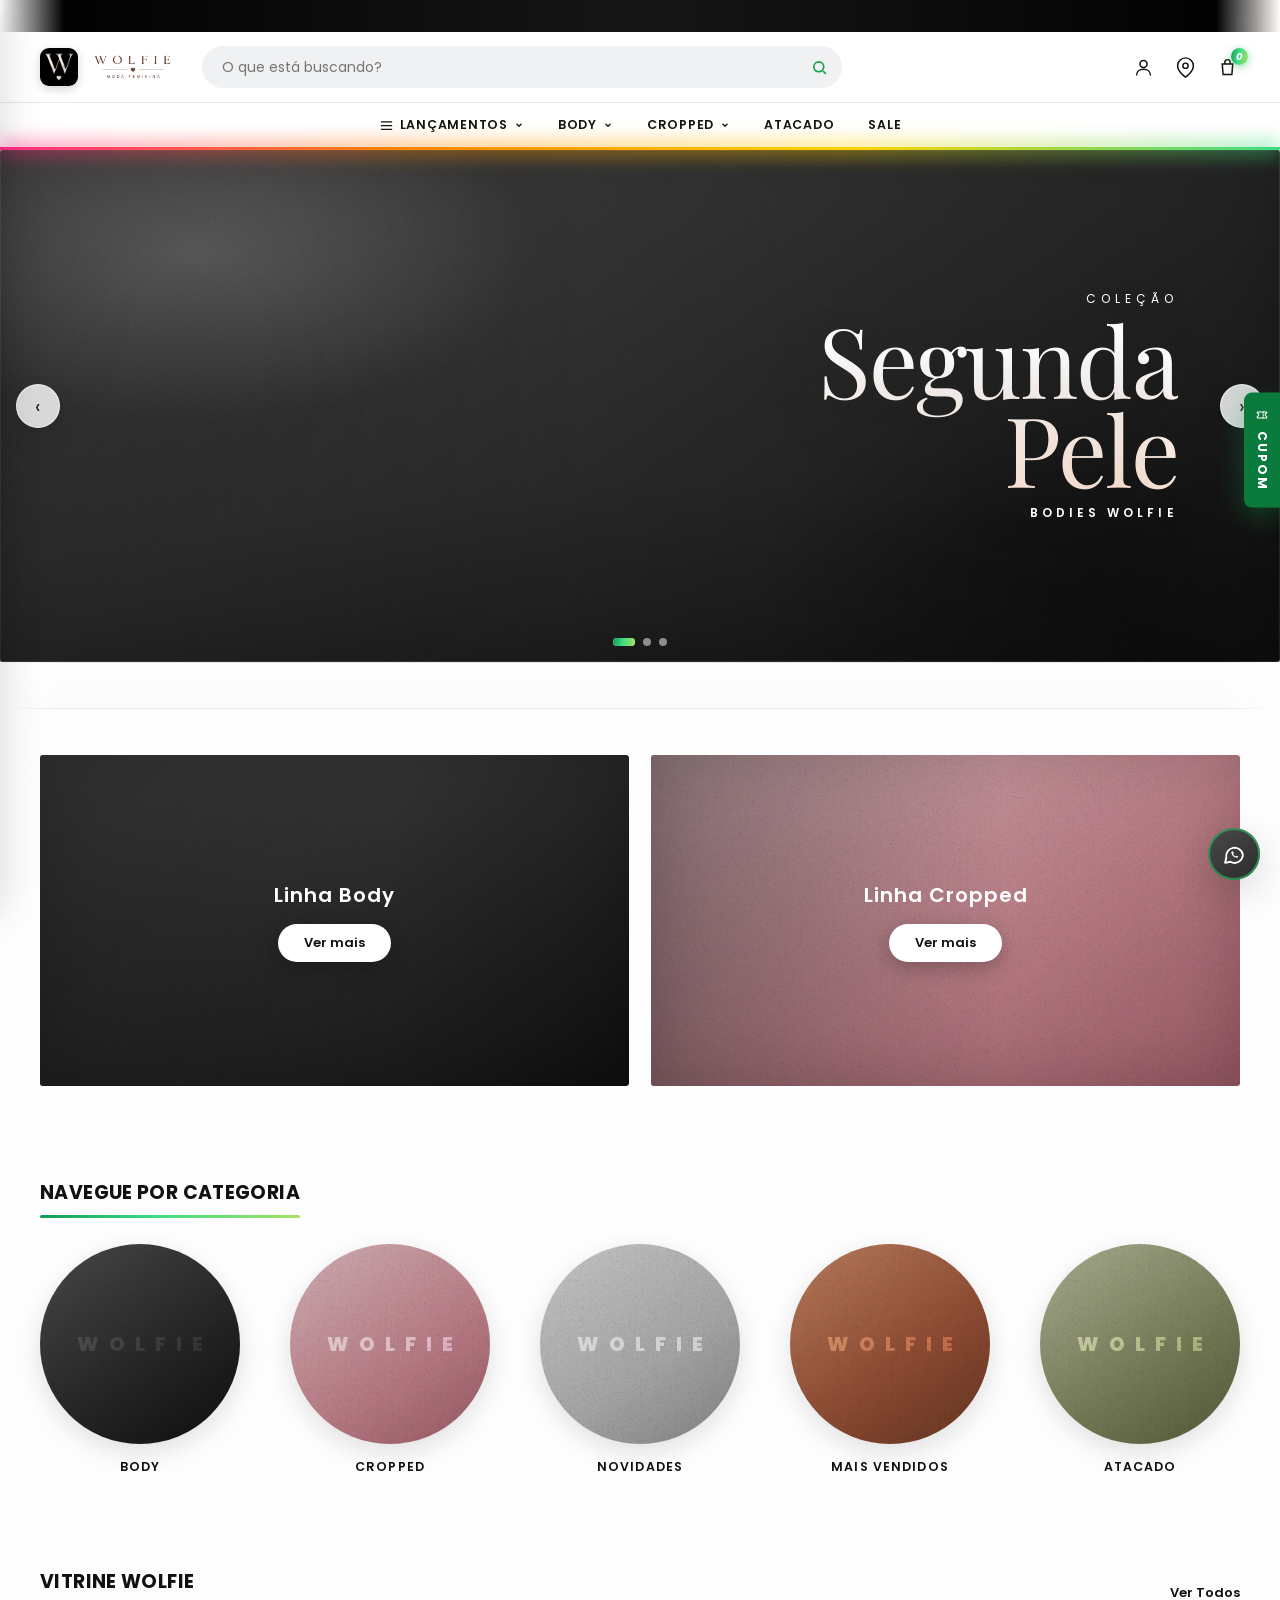
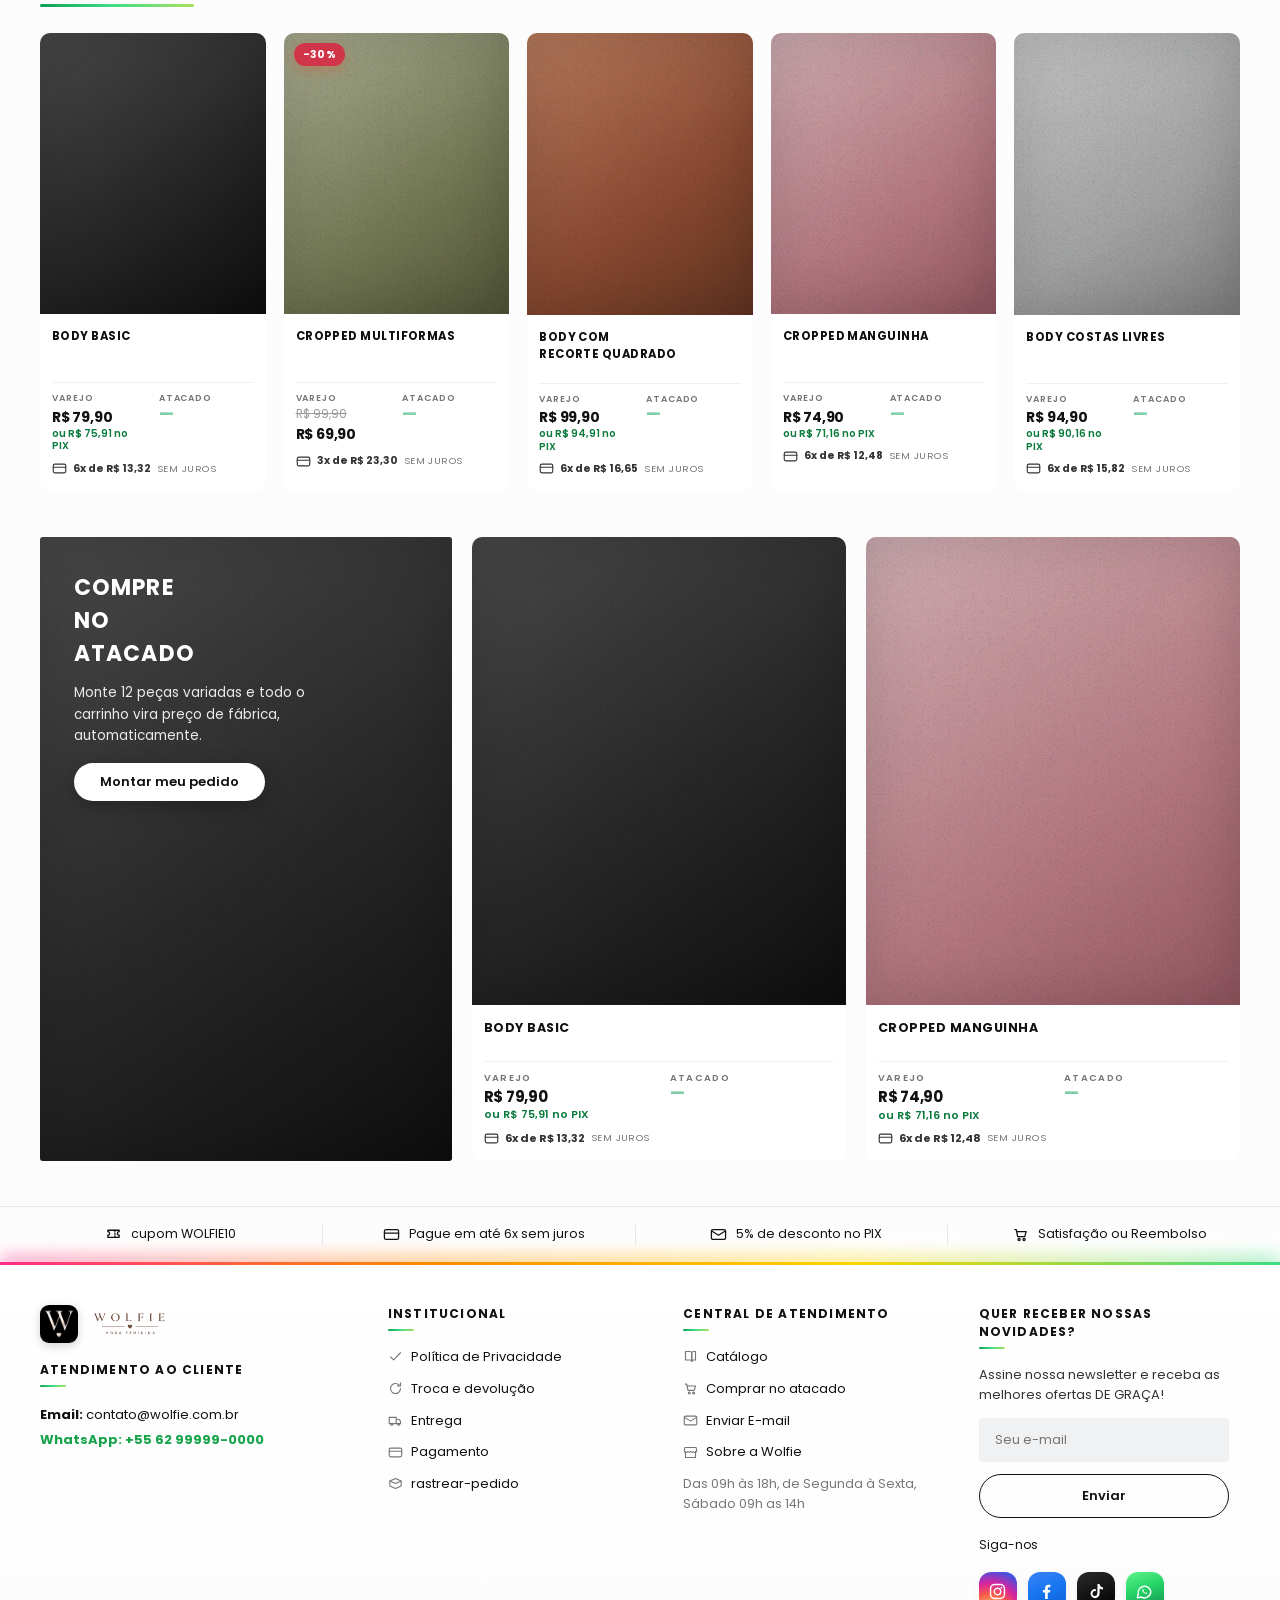
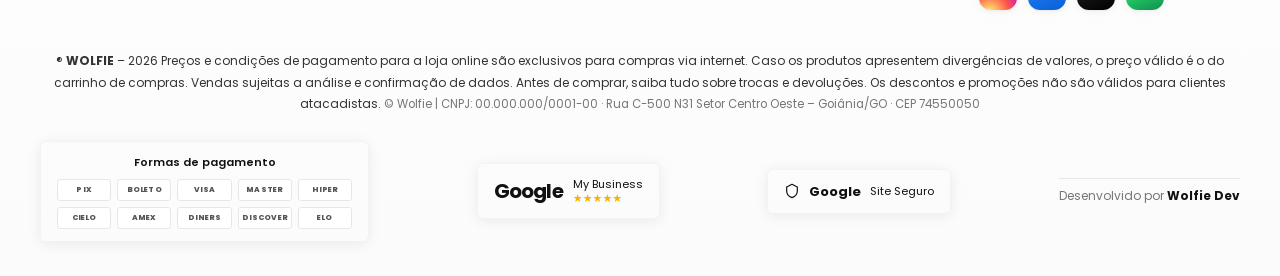
==== commit 8d6d8c74: "Add files via upload" ====
--- a/index.html
+++ b/index.html
@@ -3,30 +3,34 @@
 <head>
 <meta charset="utf-8">
 <meta name="viewport" content="width=device-width, initial-scale=1">
-<title>Wolfie — Beachwear, Fitness e Resortwear</title>
+<title>Wolfie — Bodies e Croppeds</title>
 <link rel="preconnect" href="https://fonts.googleapis.com">
 <link rel="preconnect" href="https://fonts.gstatic.com" crossorigin>
-<link href="https://fonts.googleapis.com/css2?family=Poppins:wght@300;400;500;600;700;800&family=Playfair+Display:wght@400;500&display=swap" rel="stylesheet">
+<link href="https://fonts.googleapis.com/css2?family=Poppins:wght@400;500;600;700;800&family=Playfair+Display:wght@400;500&display=swap" rel="stylesheet">
 <link rel="stylesheet" href="assets/css/style.css">
-<meta name="description" content="Fabricação própria. Varejo e atacado no mesmo catálogo: preço de fábrica acima de 12 peças variadas. Frete grátis acima de R$ 399,90.">
-<meta name="theme-color" content="#ffffff">
+<meta name="description" content="Wolfie — bodies e croppeds em malha poliamida, fabricação própria. Varejo e atacado no mesmo catálogo: preço de fábrica acima de 12 peças variadas.">
+<meta name="theme-color" content="#111111">
 <meta name="author" content="Wolfie">
-<link rel="icon" href="assets/favicon.svg" type="image/svg+xml">
-<link rel="apple-touch-icon" href="assets/favicon.svg">
+<link rel="icon" href="assets/brand/favicon.ico" sizes="any">
+<link rel="icon" type="image/png" sizes="32x32" href="assets/brand/icone-32.png">
+<link rel="icon" type="image/png" sizes="192x192" href="assets/brand/icone-192.png">
+<link rel="apple-touch-icon" href="assets/brand/icone-180.png">
+<link rel="manifest" href="site.webmanifest">
 <link rel="canonical" href="https://SEU-USUARIO.github.io/wolfie/">
 <meta property="og:type" content="website">
 <meta property="og:site_name" content="Wolfie">
 <meta property="og:locale" content="pt_BR">
-<meta property="og:title" content="Wolfie — Beachwear, Fitness e Resortwear">
-<meta property="og:description" content="Fabricação própria. Varejo e atacado no mesmo catálogo: preço de fábrica acima de 12 peças variadas. Frete grátis acima de R$ 399,90.">
+<meta property="og:title" content="Wolfie — Bodies e Croppeds">
+<meta property="og:description" content="Bodies e croppeds em malha poliamida, fabricação própria. Varejo e atacado no mesmo catálogo.">
 <meta property="og:url" content="https://SEU-USUARIO.github.io/wolfie/">
 <meta property="og:image" content="https://SEU-USUARIO.github.io/wolfie/assets/og.jpg">
 <meta property="og:image:width" content="1200">
 <meta property="og:image:height" content="630">
 <meta name="twitter:card" content="summary_large_image">
-<meta name="twitter:title" content="Wolfie — Beachwear, Fitness e Resortwear">
-<meta name="twitter:description" content="Fabricação própria. Varejo e atacado no mesmo catálogo: preço de fábrica acima de 12 peças variadas. Frete grátis acima de R$ 399,90.">
+<meta name="twitter:title" content="Wolfie — Bodies e Croppeds">
+<meta name="twitter:description" content="Bodies e croppeds em malha poliamida. Varejo e atacado no mesmo catálogo.">
 <meta name="twitter:image" content="https://SEU-USUARIO.github.io/wolfie/assets/og.jpg">
+<script type="application/ld+json">{"@context": "https://schema.org", "@type": "OnlineStore", "name": "Wolfie", "url": "https://SEU-USUARIO.github.io/wolfie/", "logo": "https://SEU-USUARIO.github.io/wolfie/assets/favicon.svg", "image": "https://SEU-USUARIO.github.io/wolfie/assets/og.jpg", "description": "Bodies e croppeds em malha poliamida. Fabricação própria em Goiânia. Varejo e atacado.", "address": {"@type": "PostalAddress", "streetAddress": "Rua C-500 N31, Setor Centro Oeste", "addressLocality": "Goiânia", "addressRegion": "GO", "postalCode": "74550-050", "addressCountry": "BR"}, "sameAs": ["https://www.instagram.com/usewolfie.br"], "openingHours": "Mo-Fr 09:00-18:00, Sa 09:00-14:00", "currenciesAccepted": "BRL", "paymentAccepted": "PIX, Cartão de crédito, Boleto"}</script>
 </head>
 <body>
 
@@ -47,8 +51,7 @@
       <svg width="20" height="20" viewBox="0 0 24 24" stroke="currentColor" stroke-width="2" fill="none"><path d="M3 6h18M3 12h18M3 18h18"/></svg>
     </button>
     <a href="index.html" class="logo">
-      <span class="logo__mark">W</span>
-      <span class="logo__txt">WOLFIE</span>
+      <span class="logo__mark"><img src="assets/brand/icone-192.png" alt="" width="192" height="192"></span><img class="logo__word" src="assets/brand/wordmark-flat.png" alt="Wolfie — Moda Feminina" width="640" height="222">
     </a>
     <form class="search" onsubmit="return false">
       <input type="search" placeholder="O que está buscando?" aria-label="Buscar">
@@ -72,20 +75,20 @@
           Lançamentos <svg width="10" height="10" viewBox="0 0 24 24" stroke="currentColor" stroke-width="3" fill="none"><path d="M6 9l6 6 6-6"/></svg>
         </a>
         <div class="drop">
-          <a href="colecao.html">Seamless</a><a href="colecao.html">Peach Fuzz</a>
-          <a href="colecao.html">Atacama</a><a href="colecao.html">Santorini</a>
-          <a href="colecao.html">Selvagem</a><a href="colecao.html">Caraíva</a>
-        </div>
-      </div>
-      <div class="nav__item"><a href="colecao.html">Beachwear <svg width="10" height="10" viewBox="0 0 24 24" stroke="currentColor" stroke-width="3" fill="none"><path d="M6 9l6 6 6-6"/></svg></a>
-        <div class="drop"><a href="colecao.html">Biquínis</a><a href="colecao.html">Maiôs</a><a href="colecao.html">Saídas de praia</a></div>
-      </div>
-      <div class="nav__item"><a href="colecao.html">Fitness <svg width="10" height="10" viewBox="0 0 24 24" stroke="currentColor" stroke-width="3" fill="none"><path d="M6 9l6 6 6-6"/></svg></a>
-        <div class="drop"><a href="colecao.html">Leggings</a><a href="colecao.html">Tops</a><a href="colecao.html">Macaquinhos</a></div>
-      </div>
-      <div class="nav__item"><a href="colecao.html">Produtos <svg width="10" height="10" viewBox="0 0 24 24" stroke="currentColor" stroke-width="3" fill="none"><path d="M6 9l6 6 6-6"/></svg></a>
-        <div class="drop"><a href="colecao.html">Todos</a><a href="colecao.html">Acessórios</a><a href="colecao.html">Novidades</a></div>
-      </div>
+          <a href="produto.html">Body Basic</a>
+          <a href="produto.html">Cropped Multiformas</a>
+          <a href="produto.html">Body com Recorte Quadrado</a>
+          <a href="produto.html">Cropped Manguinha</a>
+          <a href="produto.html">Body Costas Livres</a>
+        </div>
+      </div>
+      <div class="nav__item"><a href="colecao.html">Body <svg width="10" height="10" viewBox="0 0 24 24" stroke="currentColor" stroke-width="3" fill="none"><path d="M6 9l6 6 6-6"/></svg></a>
+        <div class="drop"><a href="produto.html">Body Basic</a><a href="produto.html">Body com Recorte Quadrado</a><a href="produto.html">Body Costas Livres</a></div>
+      </div>
+      <div class="nav__item"><a href="colecao.html">Cropped <svg width="10" height="10" viewBox="0 0 24 24" stroke="currentColor" stroke-width="3" fill="none"><path d="M6 9l6 6 6-6"/></svg></a>
+        <div class="drop"><a href="produto.html">Cropped Multiformas</a><a href="produto.html">Cropped Manguinha</a></div>
+      </div>
+      <div class="nav__item"><a href="colecao.html">Atacado</a></div>
       <div class="nav__item"><a href="colecao.html">Sale</a></div>
     </div>
   </div>
@@ -95,27 +98,27 @@
 <!-- ░░ HERO ░░ -->
 <section class="hero" style="padding:0">
   <div class="hero__slide is-on">
-    <div class="ph grain g-peach hero__bg"></div>
+    <div class="ph grain g-noir hero__bg"></div>
     <div class="hero__copy">
       <span class="hero__eyebrow">Coleção</span>
-      <h1 class="hero__title">Peach<br>Fuzz</h1>
-      <span class="hero__sub">Wolfie</span>
+      <h1 class="hero__title">Segunda<br>Pele</h1>
+      <span class="hero__sub">Bodies Wolfie</span>
     </div>
   </div>
   <div class="hero__slide">
-    <div class="ph grain g-blue hero__bg"></div>
+    <div class="ph grain g-rose hero__bg"></div>
     <div class="hero__copy">
       <span class="hero__eyebrow">Coleção</span>
-      <h1 class="hero__title">Seamless</h1>
-      <span class="hero__sub">Wolfie</span>
+      <p class="hero__title">Cropped</p>
+      <span class="hero__sub">Manguinha & Multiformas</span>
     </div>
   </div>
   <div class="hero__slide">
     <div class="ph grain g-terra hero__bg"></div>
     <div class="hero__copy">
-      <span class="hero__eyebrow">Coleção</span>
-      <h1 class="hero__title">Selvagem</h1>
-      <span class="hero__sub">Wolfie</span>
+      <span class="hero__eyebrow">Exclusivo para lojistas</span>
+      <p class="hero__title">Atacado</p>
+      <span class="hero__sub">A partir de 12 peças variadas</span>
     </div>
   </div>
   <button class="hero__nav prev" aria-label="Anterior">‹</button>
@@ -127,9 +130,9 @@
 <div class="infinite">
   <div class="track">
     <span><i data-ic="shield"></i> Compra Segura</span><span><i data-ic="truck"></i> Entrega Rápida</span><span><i data-ic="refresh"></i> Troca em 7 dias</span>
-    <span><i data-ic="chat"></i> Suporte das 09h00 às 18h00</span><span><i data-ic="heart"></i> Produtos Originais</span><span><i data-ic="card"></i> Parcele em até 6x sem juros</span>
+    <span><i data-ic="chat"></i> Suporte das 09h00 às 18h00</span><span><i data-ic="heart"></i> Fabricação Própria</span><span><i data-ic="card"></i> Parcele em até 6x sem juros</span>
     <span><i data-ic="shield"></i> Compra Segura</span><span><i data-ic="truck"></i> Entrega Rápida</span><span><i data-ic="refresh"></i> Troca em 7 dias</span>
-    <span><i data-ic="chat"></i> Suporte das 09h00 às 18h00</span><span><i data-ic="heart"></i> Produtos Originais</span><span><i data-ic="card"></i> Parcele em até 6x sem juros</span>
+    <span><i data-ic="chat"></i> Suporte das 09h00 às 18h00</span><span><i data-ic="heart"></i> Fabricação Própria</span><span><i data-ic="card"></i> Parcele em até 6x sem juros</span>
   </div>
 </div>
 
@@ -137,195 +140,128 @@
 <section>
   <div class="wrap duo">
     <a href="colecao.html" class="duo__card">
-      <div class="ph grain g-blue"></div>
-      <div class="duo__ov"><h3>Linha Moda Fitness</h3><span class="btn-pill">Ver mais</span></div>
+      <div class="ph grain g-noir"></div>
+      <div class="duo__ov"><h3>Linha Body</h3><span class="btn-pill">Ver mais</span></div>
     </a>
     <a href="colecao.html" class="duo__card">
-      <div class="ph grain g-sand"></div>
-      <div class="duo__ov"><h3>Linha Resortwear</h3><span class="btn-pill">Ver mais</span></div>
-    </a>
-  </div>
-</section>
-
-<!-- ░░ NOSSAS COLEÇÕES ░░ -->
+      <div class="ph grain g-rose"></div>
+      <div class="duo__ov"><h3>Linha Cropped</h3><span class="btn-pill">Ver mais</span></div>
+    </a>
+  </div>
+</section>
+
+<!-- ░░ CATEGORIAS ░░ -->
 <section>
   <div class="wrap">
-    <div class="sec-head"><h2 class="sec-title">Nossas Coleções</h2></div>
+    <div class="sec-head"><h2 class="sec-title">Navegue por categoria</h2></div>
     <div class="circles">
-      <a href="colecao.html" class="circle"><div class="ph grain g-blue"></div><b>SEAMLESS</b></a>
-      <a href="colecao.html" class="circle"><div class="ph grain g-peach"></div><b>PEACH FUZZ</b></a>
-      <a href="colecao.html" class="circle"><div class="ph grain g-sand"></div><b>ATACAMA</b></a>
-      <a href="colecao.html" class="circle"><div class="ph grain g-stone"></div><b>SANTORINI</b></a>
-      <a href="colecao.html" class="circle"><div class="ph grain g-terra"></div><b>SELVAGEM</b></a>
-    </div>
-  </div>
-</section>
-
-<!-- ░░ COLEÇÕES FITNESS ░░ -->
+      <a href="colecao.html" class="circle"><div class="ph grain g-noir"></div><b>BODY</b></a>
+      <a href="colecao.html" class="circle"><div class="ph grain g-rose"></div><b>CROPPED</b></a>
+      <a href="colecao.html" class="circle"><div class="ph grain g-stone"></div><b>NOVIDADES</b></a>
+      <a href="colecao.html" class="circle"><div class="ph grain g-terra"></div><b>MAIS VENDIDOS</b></a>
+      <a href="colecao.html" class="circle"><div class="ph grain g-olive"></div><b>ATACADO</b></a>
+    </div>
+  </div>
+</section>
+
+<!-- ░░ VITRINE — LINHA COMPLETA ░░ -->
+<section>
+  <div class="wrap">
+    <div class="sec-head"><h2 class="sec-title">Vitrine Wolfie</h2><a href="colecao.html">Ver Todos</a></div>
+    <div class="grid grid--5">
+
+      <a class="card" href="produto.html">
+        <div class="card__media"><div class="ph grain g-noir"></div><span class="card__quick" data-ic="bag"></span></div>
+        <div class="card__body"><div class="card__name">BODY BASIC</div>
+          <div class="card__prices">
+            <div class="card__col"><h6>Varejo</h6><div class="now">R$ 79,90</div><div class="pix">ou R$ 75,91 no PIX</div></div>
+            <div class="card__col"><h6>Atacado</h6><div class="lock">—</div></div>
+          </div>
+          <div class="card__inst"><i data-ic="card"></i> <b>6x de R$ 13,32</b> <i>SEM JUROS</i></div>
+        </div>
+      </a>
+
+      <a class="card" href="produto.html">
+        <div class="card__media"><span class="card__tag">-30%</span><div class="ph grain g-olive"></div><span class="card__quick" data-ic="bag"></span></div>
+        <div class="card__body"><div class="card__name">CROPPED MULTIFORMAS</div>
+          <div class="card__prices">
+            <div class="card__col"><h6>Varejo</h6><div class="old">R$ 99,90</div><div class="now">R$ 69,90</div></div>
+            <div class="card__col"><h6>Atacado</h6><div class="lock">—</div></div>
+          </div>
+          <div class="card__inst"><i data-ic="card"></i> <b>3x de R$ 23,30</b> <i>SEM JUROS</i></div>
+        </div>
+      </a>
+
+      <a class="card" href="produto.html">
+        <div class="card__media"><div class="ph grain g-terra"></div><span class="card__quick" data-ic="bag"></span></div>
+        <div class="card__body"><div class="card__name">BODY COM RECORTE QUADRADO</div>
+          <div class="card__prices">
+            <div class="card__col"><h6>Varejo</h6><div class="now">R$ 99,90</div><div class="pix">ou R$ 94,91 no PIX</div></div>
+            <div class="card__col"><h6>Atacado</h6><div class="lock">—</div></div>
+          </div>
+          <div class="card__inst"><i data-ic="card"></i> <b>6x de R$ 16,65</b> <i>SEM JUROS</i></div>
+        </div>
+      </a>
+
+      <a class="card" href="produto.html">
+        <div class="card__media"><div class="ph grain g-rose"></div><span class="card__quick" data-ic="bag"></span></div>
+        <div class="card__body"><div class="card__name">CROPPED MANGUINHA</div>
+          <div class="card__prices">
+            <div class="card__col"><h6>Varejo</h6><div class="now">R$ 74,90</div><div class="pix">ou R$ 71,16 no PIX</div></div>
+            <div class="card__col"><h6>Atacado</h6><div class="lock">—</div></div>
+          </div>
+          <div class="card__inst"><i data-ic="card"></i> <b>6x de R$ 12,48</b> <i>SEM JUROS</i></div>
+        </div>
+      </a>
+
+      <a class="card" href="produto.html">
+        <div class="card__media"><div class="ph grain g-stone"></div><span class="card__quick" data-ic="bag"></span></div>
+        <div class="card__body"><div class="card__name">BODY COSTAS LIVRES</div>
+          <div class="card__prices">
+            <div class="card__col"><h6>Varejo</h6><div class="now">R$ 94,90</div><div class="pix">ou R$ 90,16 no PIX</div></div>
+            <div class="card__col"><h6>Atacado</h6><div class="lock">—</div></div>
+          </div>
+          <div class="card__inst"><i data-ic="card"></i> <b>6x de R$ 15,82</b> <i>SEM JUROS</i></div>
+        </div>
+      </a>
+
+    </div>
+  </div>
+</section>
+
+<!-- ░░ CHAMADA DE ATACADO ░░ -->
 <section style="padding-top:0">
   <div class="wrap fitness">
     <div class="fitness__hero">
       <div class="ph grain g-noir"></div>
-      <div class="in"><h3>COLEÇÕES FITNESS</h3><a href="colecao.html" class="btn-pill" style="align-self:flex-start">Ver mais</a></div>
+      <div class="in">
+        <h3>COMPRE NO ATACADO</h3>
+        <p style="font-size:13.5px;line-height:1.6;max-width:26ch;opacity:.9">
+          Monte 12 peças variadas e todo o carrinho vira preço de fábrica, automaticamente.
+        </p>
+        <a href="colecao.html" class="btn-pill" style="align-self:flex-start">Montar meu pedido</a>
+      </div>
     </div>
     <a class="card" href="produto.html">
-      <div class="card__media"><div class="ph grain g-blue"></div></div>
-      <div class="card__body"><div class="card__name">MACAQUINHO SEAMLESS</div>
+      <div class="card__media"><div class="ph grain g-noir"></div><span class="card__quick" data-ic="bag"></span></div>
+      <div class="card__body"><div class="card__name">BODY BASIC</div>
         <div class="card__prices">
-          <div class="card__col"><h6>Varejo</h6><div class="now">R$ 189,90</div><div class="pix">ou R$ 180,41 no PIX</div></div>
+          <div class="card__col"><h6>Varejo</h6><div class="now">R$ 79,90</div><div class="pix">ou R$ 75,91 no PIX</div></div>
           <div class="card__col"><h6>Atacado</h6><div class="lock">—</div></div>
         </div>
-        <div class="card__inst"><i data-ic="card"></i> <b>6x de R$ 31,65</b> <i>SEM JUROS</i></div>
+        <div class="card__inst"><i data-ic="card"></i> <b>6x de R$ 13,32</b> <i>SEM JUROS</i></div>
       </div>
     </a>
     <a class="card" href="produto.html">
-      <div class="card__media"><div class="ph grain g-blue"></div></div>
-      <div class="card__body"><div class="card__name">LEGGING SEAMLESS</div>
+      <div class="card__media"><div class="ph grain g-rose"></div><span class="card__quick" data-ic="bag"></span></div>
+      <div class="card__body"><div class="card__name">CROPPED MANGUINHA</div>
         <div class="card__prices">
-          <div class="card__col"><h6>Varejo</h6><div class="now">R$ 199,90</div><div class="pix">ou R$ 189,91 no PIX</div></div>
+          <div class="card__col"><h6>Varejo</h6><div class="now">R$ 74,90</div><div class="pix">ou R$ 71,16 no PIX</div></div>
           <div class="card__col"><h6>Atacado</h6><div class="lock">—</div></div>
         </div>
-        <div class="card__inst"><i data-ic="card"></i> <b>6x de R$ 33,32</b> <i>SEM JUROS</i></div>
-      </div>
-    </a>
-  </div>
-</section>
-
-<!-- ░░ VITRINE ░░ -->
-<section>
-  <div class="wrap">
-    <div class="sec-head"><h2 class="sec-title">Vitrine Wolfie</h2><a href="colecao.html">Ver Todos</a></div>
-    <div class="grid">
-
-      <a class="card" href="produto.html">
-        <div class="card__media"><div class="ph grain g-sand"></div>
-          <span class="card__quick" data-ic="bag"></span></div>
-        <div class="card__body"><div class="card__name">MAIÔ DUNAS</div>
-          <div class="card__prices">
-            <div class="card__col"><h6>Varejo</h6><div class="now">R$ 199,90</div><div class="pix">ou R$ 189,91 no PIX</div></div>
-            <div class="card__col"><h6>Atacado</h6><div class="lock">—</div></div>
-          </div>
-          <div class="card__inst"><i data-ic="card"></i> <b>6x de R$ 33,32</b> <i>SEM JUROS</i></div>
-        </div>
-      </a>
-
-      <a class="card" href="produto.html">
-        <div class="card__media"><div class="ph grain g-terra"></div><span class="card__quick" data-ic="bag"></span></div>
-        <div class="card__body"><div class="card__name">BIQUÍNI FITA ATACAMA</div>
-          <div class="card__prices">
-            <div class="card__col"><h6>Varejo</h6><div class="now">R$ 179,90</div><div class="pix">ou R$ 170,91 no PIX</div></div>
-            <div class="card__col"><h6>Atacado</h6><div class="lock">—</div></div>
-          </div>
-          <div class="card__inst"><i data-ic="card"></i> <b>6x de R$ 29,98</b> <i>SEM JUROS</i></div>
-        </div>
-      </a>
-
-      <a class="card" href="produto.html">
-        <div class="card__media"><div class="ph grain g-noir"></div><span class="card__quick" data-ic="bag"></span></div>
-        <div class="card__body"><div class="card__name">BIQUÍNI PEDRAS ATACAMA</div>
-          <div class="card__prices">
-            <div class="card__col"><h6>Varejo</h6><div class="now">R$ 299,90</div><div class="pix">ou R$ 284,91 no PIX</div></div>
-            <div class="card__col"><h6>Atacado</h6><div class="lock">—</div></div>
-          </div>
-          <div class="card__inst"><i data-ic="card"></i> <b>6x de R$ 49,98</b> <i>SEM JUROS</i></div>
-        </div>
-      </a>
-
-      <a class="card" href="produto.html">
-        <div class="card__media"><div class="ph grain g-rose"></div><span class="card__quick" data-ic="bag"></span></div>
-        <div class="card__body"><div class="card__name">MAIÔ LAGUNA</div>
-          <div class="card__prices">
-            <div class="card__col"><h6>Varejo</h6><div class="now">R$ 219,90</div><div class="pix">ou R$ 208,91 no PIX</div></div>
-            <div class="card__col"><h6>Atacado</h6><div class="lock">—</div></div>
-          </div>
-          <div class="card__inst"><i data-ic="card"></i> <b>6x de R$ 36,65</b> <i>SEM JUROS</i></div>
-        </div>
-      </a>
-
-    </div>
-  </div>
-</section>
-
-<!-- ░░ PROMOÇÃO ░░ -->
-<section style="padding-top:0">
-  <div class="wrap">
-    <div class="sec-head"><h2 class="sec-title">Promoção</h2><a href="colecao.html">Ver Todos</a></div>
-    <div class="grid">
-
-      <a class="card" href="produto.html">
-        <div class="card__media"><span class="card__tag">-50%</span><div class="ph grain g-peach"></div><span class="card__quick" data-ic="bag"></span></div>
-        <div class="card__body"><div class="card__name">BIQUÍNI DESERTO</div>
-          <div class="card__prices">
-            <div class="card__col"><h6>Varejo</h6><div class="old">R$ 199,90</div><div class="now">R$ 99,90</div></div>
-            <div class="card__col"><h6>Atacado</h6><div class="lock">—</div></div>
-          </div>
-          <div class="card__inst"><i data-ic="card"></i> <b>3x de R$ 33,30</b> <i>SEM JUROS</i></div>
-        </div>
-      </a>
-
-      <a class="card" href="produto.html">
-        <div class="card__media"><span class="card__tag">-50%</span><div class="ph grain g-sand"></div><span class="card__quick" data-ic="bag"></span></div>
-        <div class="card__body"><div class="card__name">BIQUÍNI AURORA</div>
-          <div class="card__prices">
-            <div class="card__col"><h6>Varejo</h6><div class="old">R$ 159,90</div><div class="now">R$ 79,90</div></div>
-            <div class="card__col"><h6>Atacado</h6><div class="lock">—</div></div>
-          </div>
-          <div class="card__inst"><i data-ic="card"></i> <b>3x de R$ 26,63</b> <i>SEM JUROS</i></div>
-        </div>
-      </a>
-
-      <a class="card" href="produto.html">
-        <div class="card__media"><span class="card__tag">-50%</span><div class="ph grain g-rose"></div><span class="card__quick" data-ic="bag"></span></div>
-        <div class="card__body"><div class="card__name">BIQUÍNI LUMINA</div>
-          <div class="card__prices">
-            <div class="card__col"><h6>Varejo</h6><div class="old">R$ 199,90</div><div class="now">R$ 99,90</div></div>
-            <div class="card__col"><h6>Atacado</h6><div class="lock">—</div></div>
-          </div>
-          <div class="card__inst"><i data-ic="card"></i> <b>3x de R$ 33,30</b> <i>SEM JUROS</i></div>
-        </div>
-      </a>
-
-      <a class="card" href="produto.html">
-        <div class="card__media"><span class="card__tag">-64%</span><div class="ph grain g-stone"></div><span class="card__quick" data-ic="bag"></span></div>
-        <div class="card__body"><div class="card__name">BERMUDA SAL</div>
-          <div class="card__prices">
-            <div class="card__col"><h6>Varejo</h6><div class="old">R$ 139,90</div><div class="now">R$ 49,90</div></div>
-            <div class="card__col"><h6>Atacado</h6><div class="lock">—</div></div>
-          </div>
-          <div class="card__inst"><i data-ic="card"></i> <b>3x de R$ 16,63</b> <i>SEM JUROS</i></div>
-        </div>
-      </a>
-
-    </div>
-  </div>
-</section>
-
-<!-- ░░ ACESSÓRIOS ░░ -->
-<section style="padding-top:0">
-  <div class="wrap">
-    <div class="sec-head"><h2 class="sec-title">Acessórios</h2><a href="colecao.html">Ver tudo</a></div>
-    <div class="grid grid--2">
-      <a class="card" href="produto.html">
-        <div class="card__media"><div class="ph grain g-noir"></div><span class="card__quick" data-ic="bag"></span></div>
-        <div class="card__body"><div class="card__name">BONÉ LIFESTYLE</div>
-          <div class="card__prices">
-            <div class="card__col"><h6>Varejo</h6><div class="now">R$ 99,90</div><div class="pix">ou R$ 94,91 no PIX</div></div>
-            <div class="card__col"><h6>Atacado</h6><div class="lock">—</div></div>
-          </div>
-          <div class="card__inst"><i data-ic="card"></i> <b>6x de R$ 16,65</b> <i>SEM JUROS</i></div>
-        </div>
-      </a>
-      <a class="card" href="produto.html">
-        <div class="card__media"><div class="ph grain g-noir"></div><span class="card__quick" data-ic="bag"></span></div>
-        <div class="card__body"><div class="card__name">VISEIRA ÁGUA DE COCO</div>
-          <div class="card__prices">
-            <div class="card__col"><h6>Varejo</h6><div class="now">R$ 59,90</div><div class="pix">ou R$ 56,91 no PIX</div></div>
-            <div class="card__col"><h6>Atacado</h6><div class="lock">—</div></div>
-          </div>
-          <div class="card__inst"><i data-ic="card"></i> <b>6x de R$ 9,98</b> <i>SEM JUROS</i></div>
-        </div>
-      </a>
-    </div>
+        <div class="card__inst"><i data-ic="card"></i> <b>6x de R$ 12,48</b> <i>SEM JUROS</i></div>
+      </div>
+    </a>
   </div>
 </section>
 
@@ -334,7 +270,7 @@
   <div class="wrap perks__in">
     <div class="perks__i"><i data-ic="ticket"></i> cupom WOLFIE10</div>
     <div class="perks__i"><i data-ic="card"></i> Pague em até 6x sem juros</div>
-    <div class="perks__i"><i data-ic="mail"></i> 5% de desconto</div>
+    <div class="perks__i"><i data-ic="mail"></i> 5% de desconto no PIX</div>
     <div class="perks__i"><i data-ic="cart"></i> Satisfação ou Reembolso</div>
   </div>
 </div>
@@ -345,7 +281,7 @@
   <div class="wrap">
     <div class="footer__cols">
       <div>
-        <a href="index.html" class="logo" style="margin-bottom:18px"><span class="logo__mark">W</span><span class="logo__txt">WOLFIE</span></a>
+        <a href="index.html" class="logo" style="margin-bottom:18px"><span class="logo__mark"><img src="assets/brand/icone-192.png" alt="" width="192" height="192"></span><img class="logo__word" src="assets/brand/wordmark-flat.png" alt="Wolfie — Moda Feminina" width="640" height="222"></a>
         <h5>Atendimento ao cliente</h5>
         <p class="mail"><b>Email:</b> contato@wolfie.com.br<br>
         <b class="wpp">WhatsApp:</b> <span class="wpp">+55 62 99999-0000</span></p>
@@ -366,7 +302,7 @@
           <li><a href="colecao.html"><i data-ic="book"></i> Catálogo</a></li>
           <li><a href="carrinho.html"><i data-ic="cart"></i> Comprar no atacado</a></li>
           <li><a href="#"><i data-ic="mail"></i> Enviar E-mail</a></li>
-          <li><a href="#"><i data-ic="store"></i> Loja física</a></li>
+          <li><a href="sobre.html"><i data-ic="store"></i> Sobre a Wolfie</a></li>
         </ul>
         <p style="font-size:12.5px;color:var(--muted);line-height:1.6">Das 09h às 18h, de Segunda à Sexta,<br>Sábado 09h as 14h</p>
       </div>
@@ -411,21 +347,21 @@
 <div class="scrim" id="scrim"></div>
 <aside class="drawer" id="drawer">
   <div class="drawer__h">
-    <span class="logo"><span class="logo__mark">W</span><span class="logo__txt">WOLFIE</span></span>
+    <span class="logo"><span class="logo__mark"><img src="assets/brand/icone-192.png" alt="" width="192" height="192"></span><img class="logo__word" src="assets/brand/wordmark-flat.png" alt="Wolfie — Moda Feminina" width="640" height="222"></span>
     <button data-close-menu style="font-size:22px">×</button>
   </div>
   <div class="drawer__l">
     <a href="colecao.html">Lançamentos <span>›</span></a>
-    <a href="colecao.html">Seamless <span>›</span></a>
-    <a href="colecao.html">Peach Fuzz <span>›</span></a>
-    <a href="colecao.html">Atacama <span>›</span></a>
-    <a href="colecao.html">Santorini <span>›</span></a>
-    <a href="colecao.html">Selvagem <span>›</span></a>
-    <a href="colecao.html">Caraíva <span>›</span></a>
+    <a href="colecao.html">Body <span>›</span></a>
+    <a href="colecao.html">Cropped <span>›</span></a>
+    <a href="colecao.html">Novidades <span>›</span></a>
+    <a href="colecao.html">Mais vendidos <span>›</span></a>
+    <a href="sobre.html">Sobre a Wolfie <span>›</span></a>
     <a href="carrinho.html">Comprar no atacado <span>›</span></a>
   </div>
 </aside>
 
-<script src="assets/js/app.js"></script>
+<script defer src="assets/js/app.js"></script>
+<script defer src="assets/js/shop.js"></script>
 </body>
 </html>
--- a/assets/css/style.css
+++ b/assets/css/style.css
@@ -107,9 +107,16 @@
 .header__in{display:flex;align-items:center;gap:26px;padding-block:14px}
 
 .logo{display:flex;align-items:center;gap:9px;flex-shrink:0}
-.logo__mark{width:34px;height:34px;border:2.5px solid var(--ink);display:grid;place-items:center;
-  font-weight:800;font-size:17px;line-height:1;border-radius:3px}
-.logo__txt{font-weight:800;font-size:17px;line-height:1;letter-spacing:.15em}
+.logo{gap:11px}
+.logo__mark{width:38px;height:38px;flex:0 0 auto;border-radius:9px;overflow:hidden;
+  box-shadow:0 3px 10px rgba(17,17,17,.18);display:block;transition:var(--t)}
+.logo__mark img{width:100%;height:100%;object-fit:cover;display:block}
+.logo:hover .logo__mark{transform:rotate(-3deg) scale(1.04)}
+.logo__word{height:30px;width:auto;display:block}
+.header.is-stuck .logo__mark{width:32px;height:32px}
+.header.is-stuck .logo__word{height:26px}
+.footer .logo__word,.drawer .logo__word{height:28px}
+.ck-head .logo__word{height:28px}
 
 .search{flex:1;position:relative;max-width:640px}
 .search input{width:100%;height:42px;border:0;background:var(--soft-2);border-radius:99px;
@@ -382,7 +389,6 @@
 .cep-link{display:inline-block;margin-top:10px;font-size:12px;color:var(--amber);text-decoration:underline}
 .cep-out{margin-top:14px;font-size:13px;display:none}
 .cep-out.is-on{display:block}
-.cep-out div{display:flex;justify-content:space-between;padding:8px 0;border-bottom:1px dashed var(--line)}
 
 .buy h1{font-size:26px;font-weight:600;letter-spacing:.03em;padding-bottom:14px;border-bottom:1px solid var(--line)}
 .opt{margin-top:20px}
@@ -950,3 +956,261 @@
 /* WhatsApp */
 .social__wa::before{background:linear-gradient(160deg,#5df58a,#25d366 45%,#128c50)}
 .social__wa:hover{box-shadow:0 10px 26px rgba(37,211,102,.45)}
+
+/* ==========================================================================
+   22. LINHA WOLFIE — grid de 5, chamada de atacado na PDP e nota da PLP
+   ========================================================================== */
+.grid--5{grid-template-columns:repeat(5,1fr);gap:18px}
+.grid--5 .card__name{font-size:11.5px;min-height:44px}
+.grid--5 .card__prices{gap:12px}
+.grid--5 .card__col h6{font-size:9px;letter-spacing:.1em}
+.grid--5 .card__col .now{font-size:14px}
+.grid--5 .card__col .pix{font-size:10px}
+.grid--5 .card__inst{font-size:10.5px}
+
+/* aviso de preço de atacado na página de produto */
+.wholesale-hint{display:flex;gap:12px;align-items:center;margin-top:18px;padding:13px 15px;border-radius:10px;
+  background:linear-gradient(120deg,#fffaf0,#fff4e0);border:1px solid #f4e2bd}
+.wholesale-hint>[data-ic]{width:32px;height:32px;border-radius:8px;flex:0 0 auto;color:#5a2408;
+  background:var(--grad-warm);display:grid;place-items:center}
+.wholesale-hint [data-ic] svg{width:16px;height:16px}
+.wholesale-hint b{display:block;font-size:13.5px;color:#8a5a05}
+.wholesale-hint span{font-size:12px;color:#a07430;line-height:1.4}
+
+/* faixa de chamada no fim da listagem */
+.plp-note{margin-top:34px;padding:26px 30px;border-radius:14px;display:flex;align-items:center;gap:18px;
+  flex-wrap:wrap;background:linear-gradient(120deg,#f7f7f8,#f1f2f3);border:1px solid #ececed}
+.plp-note b{font-size:15px;font-weight:700}
+.plp-note span{font-size:13.5px;color:var(--ink-2);flex:1;min-width:260px}
+.plp-note .btn-pill{height:44px;padding:0 26px}
+
+/* o bloco escuro de atacado herda o layout do bloco de destaque */
+.fitness__hero .in p{margin-top:-4px}
+
+@media (max-width:1024px){
+  .grid--5{grid-template-columns:repeat(3,1fr)}
+}
+@media (max-width:760px){
+  .grid--5{grid-template-columns:repeat(2,1fr);gap:14px}
+  .plp-note{padding:20px;flex-direction:column;align-items:flex-start}
+}
+
+/* ==========================================================================
+   23. FRETE — endereço, opções e estados
+   ========================================================================== */
+.cep button:disabled{opacity:.65;cursor:progress}
+.cep-out{margin-top:16px}
+
+.frete-end{display:flex;gap:11px;align-items:flex-start;padding:12px 14px;border-radius:9px;
+  background:linear-gradient(120deg,#f6f8f7,#f1f5f3);border:1px solid #e8eeea;margin-bottom:14px}
+.frete-end>[data-ic]{width:28px;height:28px;border-radius:8px;flex:0 0 auto;color:#0b3d22;
+  background:var(--grad-brand);display:grid;place-items:center}
+.frete-end [data-ic] svg{width:15px;height:15px}
+.frete-end b{display:block;font-size:13px;font-weight:600;line-height:1.35}
+.frete-end span{font-size:12px;color:var(--muted)}
+
+.frete-ops{display:grid;gap:8px}
+.frete-ops li{display:flex;align-items:center;justify-content:space-between;gap:14px;
+  padding:12px 14px;border:1px solid var(--line);border-radius:9px;transition:var(--t)}
+.frete-ops li:hover{border-color:#cfcfd2;box-shadow:var(--e1)}
+.frete-ops li.is-free{border-color:#bbf0d0;background:linear-gradient(120deg,#f4fdf7,#ecfbf1)}
+.frete-ops__n b{display:block;font-size:13.5px;font-weight:700;letter-spacing:.02em}
+.frete-ops__n span{font-size:11.5px;color:var(--muted)}
+.frete-ops__p{text-align:right;line-height:1.35}
+.frete-ops__p b{font-size:15px;font-weight:700;font-variant-numeric:tabular-nums}
+.frete-ops li.is-free .frete-ops__p b{color:var(--green)}
+.frete-ops__p s{font-size:11.5px;color:var(--muted);margin-left:5px}
+.frete-ops__p span{display:block;font-size:11.5px;color:var(--muted)}
+
+.frete-meta{margin-top:12px;font-size:11.5px;color:var(--muted);line-height:1.6}
+.frete-meta b{color:var(--price)}
+
+.frete-msg{font-size:13px;padding:11px 13px;border-radius:8px;display:flex;align-items:center;gap:9px}
+.frete-msg.erro{background:#fdf0ef;color:#a3372a;border:1px solid #f7d9d5}
+.frete-msg.load{background:var(--soft);color:var(--ink-2)}
+.frete-load{width:14px;height:14px;border:2px solid #d8d8dc;border-top-color:var(--green);
+  border-radius:50%;display:inline-block;animation:spin .7s linear infinite;flex:0 0 auto}
+
+/* o simulador no carrinho ocupa a coluna da lista */
+.cart .box{margin-top:22px}
+
+/* ==========================================================================
+   24. NÍVEL E-COMMERCE — cores de ação, conversão, performance e mobile
+   Referência de mercado: Zara, Amaro, Farfetch, Renner, Shein.
+   O CTA primário passa a ser preto (contraste 18,9:1 contra 1,8:1 do verde).
+   O verde vira sinal exclusivo de economia: PIX, frete grátis, atacado.
+   ========================================================================== */
+
+:root{
+  --cta:#111111;            /* ação primária */
+  --cta-h:#000000;
+  --cta-txt:#ffffff;
+  --save:#0b7a3d;           /* economia: PIX, frete grátis */
+  --save-bg:#eefaf2;
+  --sale:#d1354a;           /* liquidação */
+  --sale-bg:#fdeef0;
+  --stock:#b45309;          /* estoque baixo */
+  --bar-h:0px;              /* altura da barra fixa de compra (mobile) */
+}
+
+/* ---------- 24.1 ações ---------- */
+.cta-buy,.btn-dark,.modal .ok,.modal--wide .cta,.pop__yes,.seg button.is-on,.chip.is-on{
+  background:var(--cta);color:var(--cta-txt);border-color:var(--cta)}
+.cta-buy{box-shadow:0 8px 24px rgba(17,17,17,.24)}
+.cta-buy:hover,.btn-dark:hover{background:var(--cta-h);filter:none;box-shadow:0 12px 32px rgba(17,17,17,.3)}
+.cta-buy::after{background:linear-gradient(105deg,transparent 38%,rgba(255,255,255,.22) 50%,transparent 62%)}
+.pop__yes:hover{background:var(--cta-h)}
+
+/* botão sobre foto: branco (padrão editorial) */
+.duo__ov .btn-pill,.fitness__hero .btn-pill{background:#fff;color:#111;box-shadow:0 6px 20px rgba(0,0,0,.25)}
+.duo__ov .btn-pill:hover,.fitness__hero .btn-pill:hover{background:#fff;transform:translateY(-2px) scale(1.02)}
+/* botão de economia (frete/atacado) segue verde, agora com contraste AA */
+.plp-note .btn-pill,.coupon-tab{background:var(--save);color:#fff}
+.plp-note .btn-pill:hover{background:#0a6b35}
+.card__quick:hover{background:var(--cta);color:#fff}
+
+/* sinais de economia */
+.price-pix,.pix-pill{color:var(--save)}
+.price-pix{background:var(--save-bg)}
+.card__col .pix{color:var(--save)}
+.cart-item__i em,.ck-total span,.frete-ops li.is-free .frete-ops__p b{color:var(--save)}
+.ck-total span{background:none;-webkit-text-fill-color:var(--save)}
+.card__tag{background:var(--sale);color:#fff}
+.card__col .old,.price-was{color:#9a9a9a}
+.off-badge{background:var(--sale)}
+
+/* ---------- 24.2 barra fixa de compra (PDP) ---------- */
+.buybar{position:fixed;left:0;right:0;bottom:0;z-index:70;background:rgba(255,255,255,.97);
+  backdrop-filter:var(--glass);border-top:1px solid var(--line);box-shadow:0 -6px 24px rgba(17,17,17,.09);
+  transform:translateY(110%);transition:transform .3s cubic-bezier(.2,.7,.2,1);
+  padding:10px 0 calc(10px + env(safe-area-inset-bottom))}
+.buybar.is-on{transform:none}
+.buybar__in{display:flex;align-items:center;gap:14px}
+.buybar .ph{width:46px;flex:0 0 46px;border-radius:6px;aspect-ratio:3/4}
+.buybar__i{flex:1;min-width:0}
+.buybar__i b{display:block;font-size:12.5px;font-weight:700;letter-spacing:.02em;white-space:nowrap;
+  overflow:hidden;text-overflow:ellipsis}
+.buybar__i span{font-size:12px;color:var(--muted)}
+.buybar__i em{font-style:normal;font-size:15px;font-weight:700;font-variant-numeric:tabular-nums}
+.buybar__cta{height:46px;padding:0 26px;border-radius:99px;background:var(--cta);color:#fff;
+  font-size:14px;font-weight:600;flex:0 0 auto;transition:var(--t)}
+.buybar__cta:hover{background:var(--cta-h);transform:translateY(-1px)}
+.buybar__sz{display:flex;gap:6px}
+.buybar__sz button{width:38px;height:38px;border:1px solid var(--line);border-radius:8px;font-size:12.5px;
+  font-weight:600;transition:var(--t)}
+.buybar__sz button.is-on{background:var(--cta);color:#fff;border-color:var(--cta)}
+
+/* ---------- 24.3 mini-carrinho (gaveta) ---------- */
+.mini{position:fixed;inset:0 0 0 auto;width:min(92vw,410px);background:#fff;z-index:130;display:flex;
+  flex-direction:column;transform:translateX(100%);transition:transform .34s cubic-bezier(.2,.7,.2,1);
+  box-shadow:-18px 0 50px rgba(17,17,17,.18)}
+.mini.is-on{transform:none}
+.mini__h{display:flex;align-items:center;justify-content:space-between;padding:18px 20px;border-bottom:1px solid var(--line)}
+.mini__h b{font-size:15px;font-weight:700}
+.mini__h button{width:34px;height:34px;border-radius:50%;font-size:20px;color:var(--muted);transition:var(--t)}
+.mini__h button:hover{background:var(--soft);color:var(--ink)}
+.mini__goals{padding:14px 20px;border-bottom:1px solid var(--line);display:grid;gap:12px}
+.goal b{font-size:12px;font-weight:600;display:block;margin-bottom:6px}
+.goal b i{font-style:normal;color:var(--sale)}
+.goal.is-done b{color:var(--save)}
+.goal .track2{height:6px;border-radius:99px;background:#eee;overflow:hidden}
+.goal .track2 i{display:block;height:100%;border-radius:99px;background:var(--cta);width:0;
+  transition:width .6s cubic-bezier(.2,.7,.2,1)}
+.goal.is-done .track2 i{background:var(--save)}
+.mini__list{flex:1;overflow:auto;padding:6px 20px}
+.mini__i{display:flex;gap:13px;padding:14px 0;border-bottom:1px solid var(--line);position:relative}
+.mini__i>div{min-width:0}
+.mini__i b{padding-right:26px}
+.mini__x{position:absolute;top:12px;right:0;width:26px;height:26px;border-radius:50%;font-size:17px;
+  line-height:1;color:var(--muted);transition:var(--t)}
+.mini__x:hover{background:var(--soft);color:var(--sale)}
+.mini__i .ph{width:64px;flex:0 0 64px;border-radius:7px;aspect-ratio:3/4}
+.mini__i b{font-size:12.5px;font-weight:700;letter-spacing:.02em;display:block;line-height:1.35}
+.mini__i span{font-size:11.5px;color:var(--muted);display:block;margin:2px 0 6px}
+.mini__i em{font-style:normal;font-size:13.5px;font-weight:700}
+.mini__q{display:flex;align-items:center;gap:8px;margin-top:7px}
+.mini__q button{width:26px;height:26px;border:1px solid var(--line);border-radius:6px;font-size:14px;line-height:1}
+.mini__q button:hover{border-color:var(--ink)}
+.mini__q span{font-size:12.5px;min-width:18px;text-align:center;font-variant-numeric:tabular-nums}
+.mini__f{padding:18px 20px calc(18px + env(safe-area-inset-bottom));border-top:1px solid var(--line);
+  background:#fff}
+.mini__row{display:flex;justify-content:space-between;align-items:baseline;margin-bottom:14px}
+.mini__row span{font-size:13px;color:var(--muted)}
+.mini__row b{font-size:21px;font-weight:700;font-variant-numeric:tabular-nums}
+.mini__cta{display:block;width:100%;height:52px;border-radius:99px;background:var(--cta);color:#fff;
+  font-size:14.5px;font-weight:700;letter-spacing:.04em;display:grid;place-items:center;transition:var(--t)}
+.mini__cta:hover{background:var(--cta-h);transform:translateY(-2px)}
+.mini__link{display:block;text-align:center;font-size:13px;color:var(--muted);margin-top:12px;
+  text-decoration:underline;text-underline-offset:3px}
+.mini__empty{padding:60px 20px;text-align:center;color:var(--muted);font-size:14px}
+
+/* ---------- 24.4 confiança e escassez na PDP ---------- */
+.trust{display:grid;grid-template-columns:repeat(3,1fr);gap:10px;margin-top:16px}
+.trust div{text-align:center;padding:12px 8px;border:1px solid var(--line);border-radius:10px}
+.trust [data-ic]{margin-inline:auto;color:var(--ink-2)}
+.trust [data-ic] svg{width:19px;height:19px}
+.trust b{display:block;font-size:11.5px;font-weight:600;margin-top:6px;line-height:1.3}
+.trust span{font-size:10.5px;color:var(--muted)}
+.stock{display:flex;align-items:center;gap:8px;margin-top:14px;font-size:12.5px;color:var(--stock);font-weight:600}
+.stock i{width:7px;height:7px;border-radius:50%;background:var(--stock);animation:pulse 1.8s ease-in-out infinite}
+@keyframes pulse{50%{opacity:.35;transform:scale(.8)}}
+.opt.is-error .chip{border-color:var(--sale)}
+.opt__err{display:none;font-size:12px;color:var(--sale);font-weight:600;margin-top:7px}
+.opt.is-error .opt__err{display:block}
+
+/* ---------- 24.5 filtros da vitrine ---------- */
+.filters{display:flex;flex-wrap:wrap;gap:8px;align-items:center;padding:16px 0}
+.filters__g{display:flex;gap:6px;align-items:center;flex-wrap:wrap}
+.filters__g>b{font-size:11px;font-weight:700;letter-spacing:.1em;text-transform:uppercase;color:var(--muted);margin-right:4px}
+.fchip{height:36px;padding:0 15px;border:1px solid var(--line);border-radius:99px;font-size:12.5px;
+  font-weight:500;background:#fff;transition:var(--t)}
+.fchip:hover{border-color:#bbb}
+.fchip.is-on{background:var(--cta);color:#fff;border-color:var(--cta)}
+.fchip__n{opacity:.55;margin-left:5px;font-size:11px}
+.filters__clear{margin-left:auto;font-size:12.5px;color:var(--muted);text-decoration:underline;
+  text-underline-offset:3px}
+.plp-count{font-size:13px;color:var(--muted);padding-bottom:10px}
+.card.is-hidden{display:none}
+
+/* ---------- 24.6 performance ---------- */
+/* seções fora da dobra só são pintadas quando chegam perto dela */
+section.reveal:not(:first-of-type){content-visibility:auto;contain-intrinsic-size:auto 520px}
+/* o halo do fundo era um blur de tela cheia (custoso em scroll) — agora é gradiente puro */
+body::before{filter:none;will-change:auto}
+.ph::before{will-change:auto}
+.card:hover .card__media .ph::before,.hero__slide.is-on .ph::before{will-change:transform}
+
+/* ---------- 24.7 alvos de toque e mobile ---------- */
+@media (hover:none){
+  .icons a,.burger-mob{min-width:44px;min-height:44px}
+  .icons a::after{inset:-11px}
+  .search button{width:40px;height:40px;top:1px}
+  .chip{min-height:46px;padding-inline:20px}
+  .cep-link,.mini__link,.filters__clear{display:inline-block;padding-block:10px}
+  .card__quick{width:44px;height:44px;opacity:1;transform:none}
+  .drop a{padding-block:13px}
+}
+@media (max-width:760px){
+  body{padding-bottom:var(--bar-h)}
+  .buybar__sz{display:none}
+  .buybar .ph{display:none}
+  .buybar__cta{flex:1;justify-content:center;display:grid;place-items:center}
+  .trust{grid-template-columns:repeat(3,1fr);gap:6px}
+  .trust b{font-size:10.5px}
+  .trust span{display:none}
+  .grid--5 .card__prices{gap:10px;padding-top:8px}
+  .grid--5 .card__col h6{font-size:8.5px;letter-spacing:.08em}
+  .grid--5 .card__col .now{font-size:13.5px}
+  .grid--5 .card__col .old{font-size:10.5px}
+  .grid--5 .card__col .pix{font-size:9.5px;line-height:1.25}
+  .grid--5 .card__inst{font-size:9.5px;gap:4px}
+  .grid--5 .card__name{font-size:11px;min-height:38px}
+  .coupon-tab{display:none}          /* liberava espaço do polegar; cupom fica no mini-carrinho */
+  .wpp-float{bottom:calc(16px + var(--bar-h));right:16px}
+  .filters{gap:6px}
+  .fchip{height:40px;font-size:12px}
+}
+@media (min-width:1600px){
+  :root{--wrap:1440px}
+  .grid--5{gap:22px}
+}
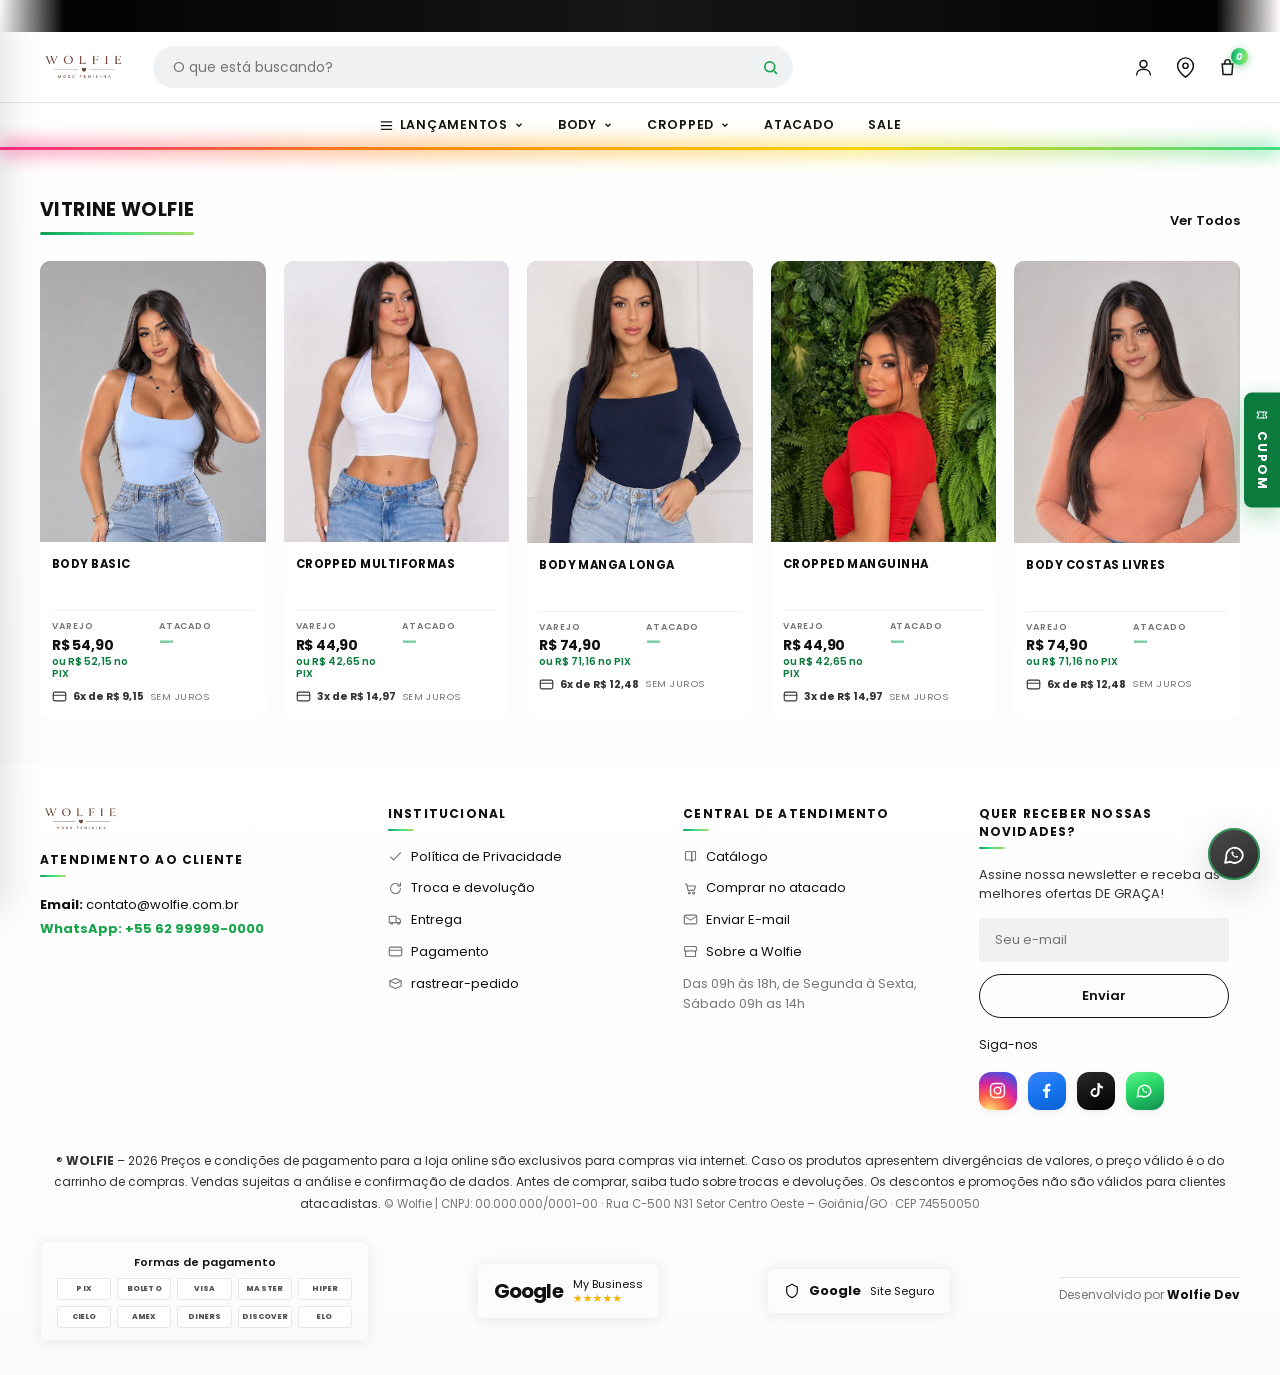
==== commit 4ab70dc3: "Add files via upload" ====
--- a/index.html
+++ b/index.html
@@ -7,7 +7,7 @@
 <link rel="preconnect" href="https://fonts.googleapis.com">
 <link rel="preconnect" href="https://fonts.gstatic.com" crossorigin>
 <link href="https://fonts.googleapis.com/css2?family=Poppins:wght@400;500;600;700;800&family=Playfair+Display:wght@400;500&display=swap" rel="stylesheet">
-<link rel="stylesheet" href="assets/css/style.css">
+<link rel="stylesheet" href="assets/css/style.css?v=20260816">
 <meta name="description" content="Wolfie — bodies e croppeds em malha poliamida, fabricação própria. Varejo e atacado no mesmo catálogo: preço de fábrica acima de 12 peças variadas.">
 <meta name="theme-color" content="#111111">
 <meta name="author" content="Wolfie">
@@ -51,7 +51,7 @@
       <svg width="20" height="20" viewBox="0 0 24 24" stroke="currentColor" stroke-width="2" fill="none"><path d="M3 6h18M3 12h18M3 18h18"/></svg>
     </button>
     <a href="index.html" class="logo">
-      <span class="logo__mark"><img src="assets/brand/icone-192.png" alt="" width="192" height="192"></span><img class="logo__word" src="assets/brand/wordmark-flat.png" alt="Wolfie — Moda Feminina" width="640" height="222">
+      <img class="logo__word" src="assets/brand/wordmark-flat.png" alt="Wolfie — Moda Feminina" width="86" height="30">
     </a>
     <form class="search" onsubmit="return false">
       <input type="search" placeholder="O que está buscando?" aria-label="Buscar">
@@ -95,118 +95,60 @@
   <div class="rainbow"></div>
 </header>
 
-<!-- ░░ HERO ░░ -->
-<section class="hero" style="padding:0">
-  <div class="hero__slide is-on">
-    <div class="ph grain g-noir hero__bg"></div>
-    <div class="hero__copy">
-      <span class="hero__eyebrow">Coleção</span>
-      <h1 class="hero__title">Segunda<br>Pele</h1>
-      <span class="hero__sub">Bodies Wolfie</span>
-    </div>
-  </div>
-  <div class="hero__slide">
-    <div class="ph grain g-rose hero__bg"></div>
-    <div class="hero__copy">
-      <span class="hero__eyebrow">Coleção</span>
-      <p class="hero__title">Cropped</p>
-      <span class="hero__sub">Manguinha & Multiformas</span>
-    </div>
-  </div>
-  <div class="hero__slide">
-    <div class="ph grain g-terra hero__bg"></div>
-    <div class="hero__copy">
-      <span class="hero__eyebrow">Exclusivo para lojistas</span>
-      <p class="hero__title">Atacado</p>
-      <span class="hero__sub">A partir de 12 peças variadas</span>
-    </div>
-  </div>
-  <button class="hero__nav prev" aria-label="Anterior">‹</button>
-  <button class="hero__nav next" aria-label="Próximo">›</button>
-  <div class="hero__dots"></div>
-</section>
-
-<!-- ░░ BARRA INFINITA ░░ -->
-<div class="infinite">
-  <div class="track">
-    <span><i data-ic="shield"></i> Compra Segura</span><span><i data-ic="truck"></i> Entrega Rápida</span><span><i data-ic="refresh"></i> Troca em 7 dias</span>
-    <span><i data-ic="chat"></i> Suporte das 09h00 às 18h00</span><span><i data-ic="heart"></i> Fabricação Própria</span><span><i data-ic="card"></i> Parcele em até 6x sem juros</span>
-    <span><i data-ic="shield"></i> Compra Segura</span><span><i data-ic="truck"></i> Entrega Rápida</span><span><i data-ic="refresh"></i> Troca em 7 dias</span>
-    <span><i data-ic="chat"></i> Suporte das 09h00 às 18h00</span><span><i data-ic="heart"></i> Fabricação Própria</span><span><i data-ic="card"></i> Parcele em até 6x sem juros</span>
-  </div>
-</div>
-
-<!-- ░░ BLOCOS DUPLOS ░░ -->
-<section>
-  <div class="wrap duo">
-    <a href="colecao.html" class="duo__card">
-      <div class="ph grain g-noir"></div>
-      <div class="duo__ov"><h3>Linha Body</h3><span class="btn-pill">Ver mais</span></div>
-    </a>
-    <a href="colecao.html" class="duo__card">
-      <div class="ph grain g-rose"></div>
-      <div class="duo__ov"><h3>Linha Cropped</h3><span class="btn-pill">Ver mais</span></div>
-    </a>
-  </div>
-</section>
-
-<!-- ░░ CATEGORIAS ░░ -->
-<section>
-  <div class="wrap">
-    <div class="sec-head"><h2 class="sec-title">Navegue por categoria</h2></div>
-    <div class="circles">
-      <a href="colecao.html" class="circle"><div class="ph grain g-noir"></div><b>BODY</b></a>
-      <a href="colecao.html" class="circle"><div class="ph grain g-rose"></div><b>CROPPED</b></a>
-      <a href="colecao.html" class="circle"><div class="ph grain g-stone"></div><b>NOVIDADES</b></a>
-      <a href="colecao.html" class="circle"><div class="ph grain g-terra"></div><b>MAIS VENDIDOS</b></a>
-      <a href="colecao.html" class="circle"><div class="ph grain g-olive"></div><b>ATACADO</b></a>
-    </div>
-  </div>
-</section>
-
 <!-- ░░ VITRINE — LINHA COMPLETA ░░ -->
 <section>
   <div class="wrap">
     <div class="sec-head"><h2 class="sec-title">Vitrine Wolfie</h2><a href="colecao.html">Ver Todos</a></div>
     <div class="grid grid--5">
 
-      <a class="card" href="produto.html">
-        <div class="card__media"><div class="ph grain g-noir"></div><span class="card__quick" data-ic="bag"></span></div>
+      <a class="card" href="produto.html?p=body-basic">
+        <div class="card__media"><div class="ph grain g-blue" data-alt="assets/img/produtos/body-basic-2.jpg"><img src="assets/img/produtos/body-basic-1.jpg" alt="BODY BASIC" loading="lazy"></div><span class="card__quick" data-ic="bag"></span></div>
         <div class="card__body"><div class="card__name">BODY BASIC</div>
           <div class="card__prices">
-            <div class="card__col"><h6>Varejo</h6><div class="now">R$ 79,90</div><div class="pix">ou R$ 75,91 no PIX</div></div>
-            <div class="card__col"><h6>Atacado</h6><div class="lock">—</div></div>
-          </div>
-          <div class="card__inst"><i data-ic="card"></i> <b>6x de R$ 13,32</b> <i>SEM JUROS</i></div>
-        </div>
-      </a>
-
-      <a class="card" href="produto.html">
-        <div class="card__media"><span class="card__tag">-30%</span><div class="ph grain g-olive"></div><span class="card__quick" data-ic="bag"></span></div>
+            <div class="card__col"><h6>Varejo</h6><div class="now">R$ 54,90</div><div class="pix">ou R$ 52,15 no PIX</div></div>
+            <div class="card__col"><h6>Atacado</h6><div class="lock">—</div></div>
+          </div>
+          <div class="card__inst"><i data-ic="card"></i> <b>6x de R$ 9,15</b> <i>SEM JUROS</i></div>
+        </div>
+      </a>
+
+      <a class="card" href="produto.html?p=cropped-multiformas">
+        <div class="card__media"><div class="ph grain g-stone" data-alt="assets/img/produtos/cropped-multiformas-2.jpg"><img src="assets/img/produtos/cropped-multiformas-1.jpg" alt="CROPPED MULTIFORMAS" loading="lazy"></div><span class="card__quick" data-ic="bag"></span></div>
         <div class="card__body"><div class="card__name">CROPPED MULTIFORMAS</div>
           <div class="card__prices">
-            <div class="card__col"><h6>Varejo</h6><div class="old">R$ 99,90</div><div class="now">R$ 69,90</div></div>
-            <div class="card__col"><h6>Atacado</h6><div class="lock">—</div></div>
-          </div>
-          <div class="card__inst"><i data-ic="card"></i> <b>3x de R$ 23,30</b> <i>SEM JUROS</i></div>
-        </div>
-      </a>
-
-      <a class="card" href="produto.html">
-        <div class="card__media"><div class="ph grain g-terra"></div><span class="card__quick" data-ic="bag"></span></div>
-        <div class="card__body"><div class="card__name">BODY COM RECORTE QUADRADO</div>
-          <div class="card__prices">
-            <div class="card__col"><h6>Varejo</h6><div class="now">R$ 99,90</div><div class="pix">ou R$ 94,91 no PIX</div></div>
-            <div class="card__col"><h6>Atacado</h6><div class="lock">—</div></div>
-          </div>
-          <div class="card__inst"><i data-ic="card"></i> <b>6x de R$ 16,65</b> <i>SEM JUROS</i></div>
-        </div>
-      </a>
-
-      <a class="card" href="produto.html">
-        <div class="card__media"><div class="ph grain g-rose"></div><span class="card__quick" data-ic="bag"></span></div>
+            <div class="card__col"><h6>Varejo</h6><div class="now">R$ 44,90</div><div class="pix">ou R$ 42,65 no PIX</div></div>
+            <div class="card__col"><h6>Atacado</h6><div class="lock">—</div></div>
+          </div>
+          <div class="card__inst"><i data-ic="card"></i> <b>3x de R$ 14,97</b> <i>SEM JUROS</i></div>
+        </div>
+      </a>
+
+      <a class="card" href="produto.html?p=body-manga-longa">
+        <div class="card__media"><div class="ph grain g-navy" data-alt="assets/img/produtos/body-manga-longa-2.jpg"><img src="assets/img/produtos/body-manga-longa-1.jpg" alt="BODY MANGA LONGA" loading="lazy"></div><span class="card__quick" data-ic="bag"></span></div>
+        <div class="card__body"><div class="card__name">BODY MANGA LONGA</div>
+          <div class="card__prices">
+            <div class="card__col"><h6>Varejo</h6><div class="now">R$ 74,90</div><div class="pix">ou R$ 71,16 no PIX</div></div>
+            <div class="card__col"><h6>Atacado</h6><div class="lock">—</div></div>
+          </div>
+          <div class="card__inst"><i data-ic="card"></i> <b>6x de R$ 12,48</b> <i>SEM JUROS</i></div>
+        </div>
+      </a>
+
+      <a class="card" href="produto.html?p=cropped-manguinha">
+        <div class="card__media"><div class="ph grain g-red"><img src="assets/img/produtos/cropped-manguinha-1.jpg" alt="CROPPED MANGUINHA" loading="lazy"></div><span class="card__quick" data-ic="bag"></span></div>
         <div class="card__body"><div class="card__name">CROPPED MANGUINHA</div>
           <div class="card__prices">
+            <div class="card__col"><h6>Varejo</h6><div class="now">R$ 44,90</div><div class="pix">ou R$ 42,65 no PIX</div></div>
+            <div class="card__col"><h6>Atacado</h6><div class="lock">—</div></div>
+          </div>
+          <div class="card__inst"><i data-ic="card"></i> <b>3x de R$ 14,97</b> <i>SEM JUROS</i></div>
+        </div>
+      </a>
+
+      <a class="card" href="produto.html?p=body-costas-livres">
+        <div class="card__media"><div class="ph grain g-peach" data-alt="assets/img/produtos/body-costas-livres-2.jpg"><img src="assets/img/produtos/body-costas-livres-1.jpg" alt="BODY COSTAS LIVRES" loading="lazy"></div><span class="card__quick" data-ic="bag"></span></div>
+        <div class="card__body"><div class="card__name">BODY COSTAS LIVRES</div>
+          <div class="card__prices">
             <div class="card__col"><h6>Varejo</h6><div class="now">R$ 74,90</div><div class="pix">ou R$ 71,16 no PIX</div></div>
             <div class="card__col"><h6>Atacado</h6><div class="lock">—</div></div>
           </div>
@@ -214,74 +156,16 @@
         </div>
       </a>
 
-      <a class="card" href="produto.html">
-        <div class="card__media"><div class="ph grain g-stone"></div><span class="card__quick" data-ic="bag"></span></div>
-        <div class="card__body"><div class="card__name">BODY COSTAS LIVRES</div>
-          <div class="card__prices">
-            <div class="card__col"><h6>Varejo</h6><div class="now">R$ 94,90</div><div class="pix">ou R$ 90,16 no PIX</div></div>
-            <div class="card__col"><h6>Atacado</h6><div class="lock">—</div></div>
-          </div>
-          <div class="card__inst"><i data-ic="card"></i> <b>6x de R$ 15,82</b> <i>SEM JUROS</i></div>
-        </div>
-      </a>
-
     </div>
   </div>
 </section>
-
-<!-- ░░ CHAMADA DE ATACADO ░░ -->
-<section style="padding-top:0">
-  <div class="wrap fitness">
-    <div class="fitness__hero">
-      <div class="ph grain g-noir"></div>
-      <div class="in">
-        <h3>COMPRE NO ATACADO</h3>
-        <p style="font-size:13.5px;line-height:1.6;max-width:26ch;opacity:.9">
-          Monte 12 peças variadas e todo o carrinho vira preço de fábrica, automaticamente.
-        </p>
-        <a href="colecao.html" class="btn-pill" style="align-self:flex-start">Montar meu pedido</a>
-      </div>
-    </div>
-    <a class="card" href="produto.html">
-      <div class="card__media"><div class="ph grain g-noir"></div><span class="card__quick" data-ic="bag"></span></div>
-      <div class="card__body"><div class="card__name">BODY BASIC</div>
-        <div class="card__prices">
-          <div class="card__col"><h6>Varejo</h6><div class="now">R$ 79,90</div><div class="pix">ou R$ 75,91 no PIX</div></div>
-          <div class="card__col"><h6>Atacado</h6><div class="lock">—</div></div>
-        </div>
-        <div class="card__inst"><i data-ic="card"></i> <b>6x de R$ 13,32</b> <i>SEM JUROS</i></div>
-      </div>
-    </a>
-    <a class="card" href="produto.html">
-      <div class="card__media"><div class="ph grain g-rose"></div><span class="card__quick" data-ic="bag"></span></div>
-      <div class="card__body"><div class="card__name">CROPPED MANGUINHA</div>
-        <div class="card__prices">
-          <div class="card__col"><h6>Varejo</h6><div class="now">R$ 74,90</div><div class="pix">ou R$ 71,16 no PIX</div></div>
-          <div class="card__col"><h6>Atacado</h6><div class="lock">—</div></div>
-        </div>
-        <div class="card__inst"><i data-ic="card"></i> <b>6x de R$ 12,48</b> <i>SEM JUROS</i></div>
-      </div>
-    </a>
-  </div>
-</section>
-
-<!-- ░░ PERKS ░░ -->
-<div class="perks">
-  <div class="wrap perks__in">
-    <div class="perks__i"><i data-ic="ticket"></i> cupom WOLFIE10</div>
-    <div class="perks__i"><i data-ic="card"></i> Pague em até 6x sem juros</div>
-    <div class="perks__i"><i data-ic="mail"></i> 5% de desconto no PIX</div>
-    <div class="perks__i"><i data-ic="cart"></i> Satisfação ou Reembolso</div>
-  </div>
-</div>
-<div class="rainbow"></div>
 
 <!-- ░░ FOOTER ░░ -->
 <footer class="footer">
   <div class="wrap">
     <div class="footer__cols">
       <div>
-        <a href="index.html" class="logo" style="margin-bottom:18px"><span class="logo__mark"><img src="assets/brand/icone-192.png" alt="" width="192" height="192"></span><img class="logo__word" src="assets/brand/wordmark-flat.png" alt="Wolfie — Moda Feminina" width="640" height="222"></a>
+        <a href="index.html" class="logo" style="margin-bottom:18px"><img class="logo__word" src="assets/brand/wordmark-flat.png" alt="Wolfie — Moda Feminina" width="86" height="30"></a>
         <h5>Atendimento ao cliente</h5>
         <p class="mail"><b>Email:</b> contato@wolfie.com.br<br>
         <b class="wpp">WhatsApp:</b> <span class="wpp">+55 62 99999-0000</span></p>
@@ -312,7 +196,7 @@
         <input type="email" placeholder="Seu e-mail" aria-label="E-mail">
         <button>Enviar</button>
         <p style="font-size:12px;margin-top:18px">Siga-nos</p>
-        <div class="social"><a class="social__ig" href="https://www.instagram.com/usewolfie.br" target="_blank" rel="noopener noreferrer" aria-label="Instagram da Wolfie" data-ic="ig"></a><a class="social__fb" href="#" aria-label="Facebook da Wolfie" data-ic="fb"></a><a class="social__tk" href="#" aria-label="TikTok da Wolfie" data-ic="tk"></a><a class="social__wa" href="https://wa.me/5562999990000" target="_blank" rel="noopener noreferrer" aria-label="WhatsApp da Wolfie" data-ic="wpp"></a></div>
+        <div class="social"><a class="social__ig" href="https://www.instagram.com/usewolfie.br" target="_blank" rel="noopener noreferrer" aria-label="Instagram da Wolfie" data-ic="ig"></a><a class="social__fb" href="#" aria-label="Facebook da Wolfie" data-ic="fb"></a><a class="social__tk" href="#" aria-label="TikTok da Wolfie" data-ic="tk"></a><a class="social__wa" href="https://wa.me/5562984088708" target="_blank" rel="noopener noreferrer" aria-label="WhatsApp da Wolfie" data-ic="wpp"></a></div>
       </div>
     </div>
 
@@ -340,14 +224,14 @@
 
 <!-- ░░ FLUTUANTES ░░ -->
 <a href="#" class="coupon-tab"><i data-ic="ticket"></i> CUPOM</a>
-<a href="https://wa.me/5562999990000" target="_blank" rel="noopener noreferrer" class="wpp-float" aria-label="Falar no WhatsApp"><i data-ic="wpp"></i></a>
+<a href="https://wa.me/5562984088708" target="_blank" rel="noopener noreferrer" class="wpp-float" aria-label="Falar no WhatsApp"><i data-ic="wpp"></i></a>
 <div class="chat-bubble">•••</div>
 
 <!-- ░░ DRAWER MOBILE ░░ -->
 <div class="scrim" id="scrim"></div>
 <aside class="drawer" id="drawer">
   <div class="drawer__h">
-    <span class="logo"><span class="logo__mark"><img src="assets/brand/icone-192.png" alt="" width="192" height="192"></span><img class="logo__word" src="assets/brand/wordmark-flat.png" alt="Wolfie — Moda Feminina" width="640" height="222"></span>
+    <span class="logo"><img class="logo__word" src="assets/brand/wordmark-flat.png" alt="Wolfie — Moda Feminina" width="86" height="30"></span>
     <button data-close-menu style="font-size:22px">×</button>
   </div>
   <div class="drawer__l">
@@ -361,7 +245,7 @@
   </div>
 </aside>
 
-<script defer src="assets/js/app.js"></script>
-<script defer src="assets/js/shop.js"></script>
+<script defer src="assets/js/app.js?v=20260816"></script>
+<script defer src="assets/js/shop.js?v=20260816"></script>
 </body>
 </html>
--- a/assets/css/style.css
+++ b/assets/css/style.css
@@ -90,6 +90,15 @@
 .g-rose  {--g:linear-gradient(145deg,#f3c9cf,#d38792 60%,#a95c69)}
 .g-stone {--g:linear-gradient(145deg,#e6e6e6,#bcbcbc 60%,#8f8f8f)}
 .g-lagoon{--g:linear-gradient(145deg,#a9dfd8,#3f9e94 60%,#1f6b64)}
+.g-navy  {--g:linear-gradient(145deg,#3b4a7a,#1c2a55 60%,#0f1733)}
+.g-red   {--g:linear-gradient(145deg,#f06a6a,#c72b2b 60%,#8a1616)}
+.g-peach {--g:linear-gradient(145deg,#f2b79a,#d98a66 60%,#a85f40)}
+/* foto real dentro do placeholder */
+.ph>img{position:absolute;inset:0;width:100%;height:100%;object-fit:cover;object-position:top center;display:block;z-index:1}
+.ph:has(>img)::after,.ph:has(>img)::before{display:none}
+.card__media .ph--alt:has(>img){transform:scale(1.05);filter:none}
+.card:hover .card__media .ph--alt:has(>img){transform:scale(1)}
+.lens .ph>img{position:absolute;inset:0}
 
 /* ==========================================================================
    5. TOPBAR
@@ -107,6 +116,7 @@
 .header__in{display:flex;align-items:center;gap:26px;padding-block:14px}
 
 .logo{display:flex;align-items:center;gap:9px;flex-shrink:0}
+.logo img{max-height:40px;width:auto}          /* trava: o lockup nunca estoura o cabeçalho */
 .logo{gap:11px}
 .logo__mark{width:38px;height:38px;flex:0 0 auto;border-radius:9px;overflow:hidden;
   box-shadow:0 3px 10px rgba(17,17,17,.18);display:block;transition:var(--t)}
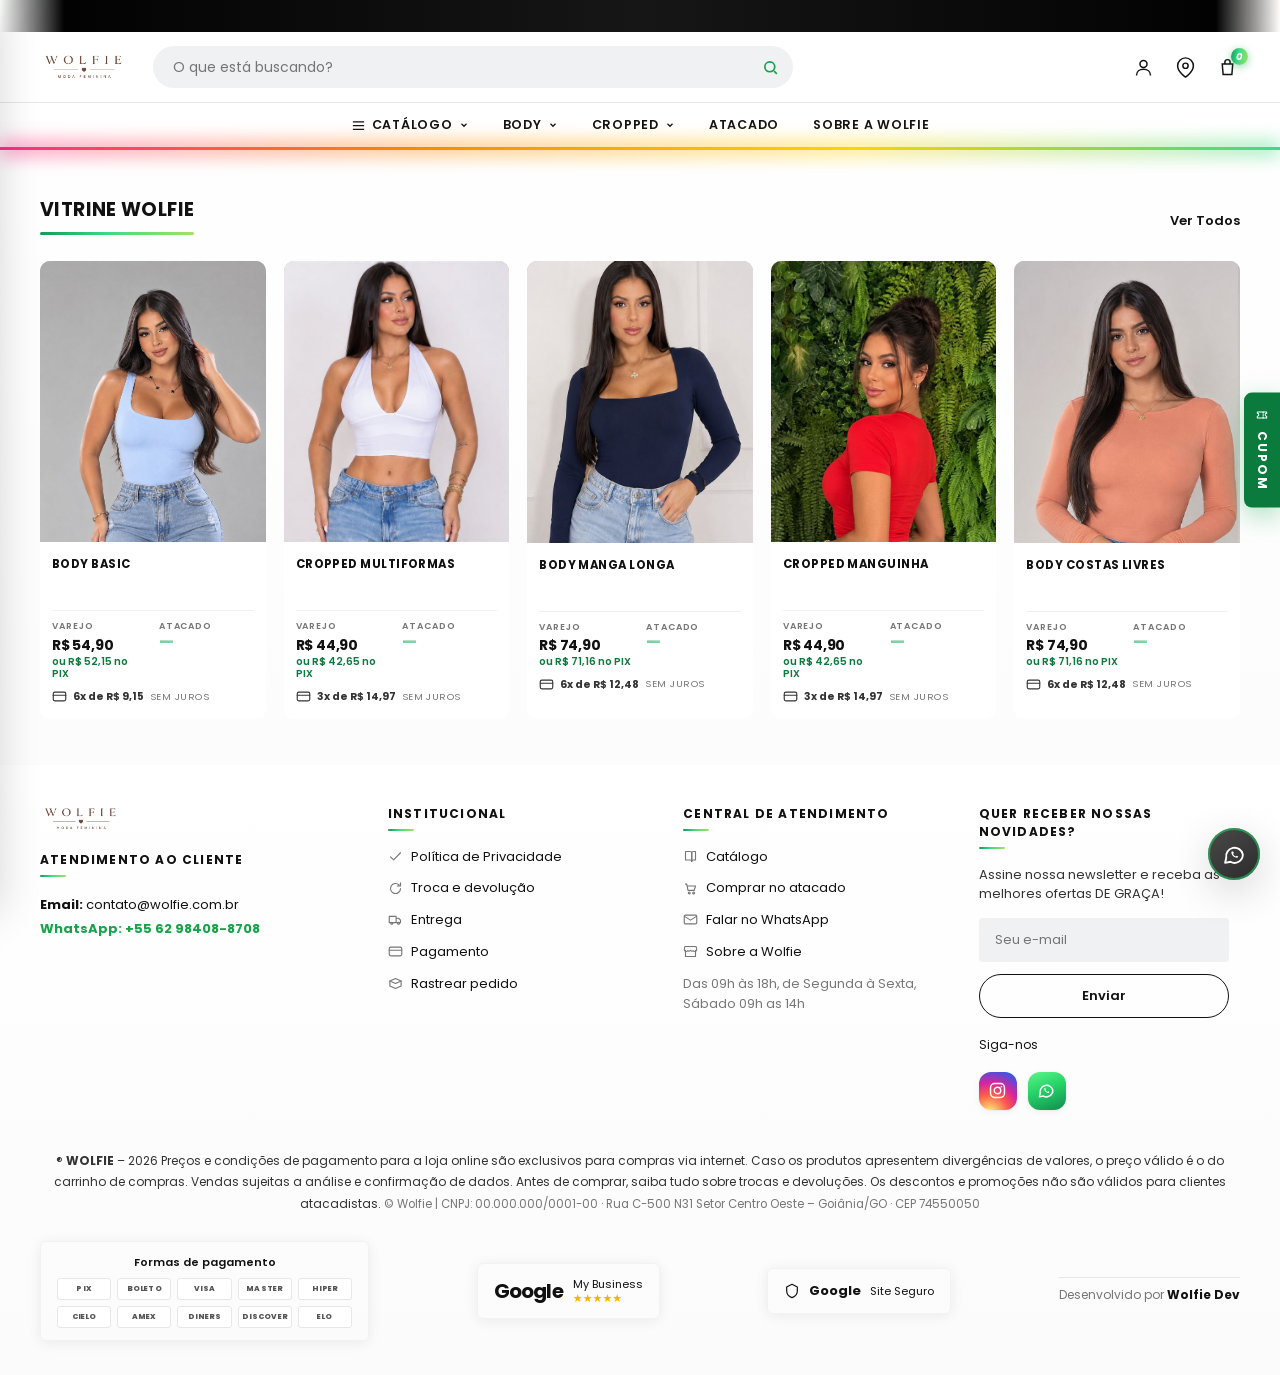
==== commit 73f73404: "Add files via upload" ====
--- a/index.html
+++ b/index.html
@@ -7,7 +7,7 @@
 <link rel="preconnect" href="https://fonts.googleapis.com">
 <link rel="preconnect" href="https://fonts.gstatic.com" crossorigin>
 <link href="https://fonts.googleapis.com/css2?family=Poppins:wght@400;500;600;700;800&family=Playfair+Display:wght@400;500&display=swap" rel="stylesheet">
-<link rel="stylesheet" href="assets/css/style.css?v=20260816">
+<link rel="stylesheet" href="assets/css/style.css?v=20260914">
 <meta name="description" content="Wolfie — bodies e croppeds em malha poliamida, fabricação própria. Varejo e atacado no mesmo catálogo: preço de fábrica acima de 12 peças variadas.">
 <meta name="theme-color" content="#111111">
 <meta name="author" content="Wolfie">
@@ -30,7 +30,7 @@
 <meta name="twitter:title" content="Wolfie — Bodies e Croppeds">
 <meta name="twitter:description" content="Bodies e croppeds em malha poliamida. Varejo e atacado no mesmo catálogo.">
 <meta name="twitter:image" content="https://SEU-USUARIO.github.io/wolfie/assets/og.jpg">
-<script type="application/ld+json">{"@context": "https://schema.org", "@type": "OnlineStore", "name": "Wolfie", "url": "https://SEU-USUARIO.github.io/wolfie/", "logo": "https://SEU-USUARIO.github.io/wolfie/assets/favicon.svg", "image": "https://SEU-USUARIO.github.io/wolfie/assets/og.jpg", "description": "Bodies e croppeds em malha poliamida. Fabricação própria em Goiânia. Varejo e atacado.", "address": {"@type": "PostalAddress", "streetAddress": "Rua C-500 N31, Setor Centro Oeste", "addressLocality": "Goiânia", "addressRegion": "GO", "postalCode": "74550-050", "addressCountry": "BR"}, "sameAs": ["https://www.instagram.com/usewolfie.br"], "openingHours": "Mo-Fr 09:00-18:00, Sa 09:00-14:00", "currenciesAccepted": "BRL", "paymentAccepted": "PIX, Cartão de crédito, Boleto"}</script>
+<script type="application/ld+json">{"@context": "https://schema.org", "@type": "OnlineStore", "name": "Wolfie", "url": "https://SEU-USUARIO.github.io/wolfie/", "logo": "https://SEU-USUARIO.github.io/wolfie/assets/brand/icone-512.png", "image": "https://SEU-USUARIO.github.io/wolfie/assets/og.jpg", "description": "Bodies e croppeds em malha poliamida. Fabricação própria em Goiânia. Varejo e atacado.", "address": {"@type": "PostalAddress", "streetAddress": "Rua C-500 N31, Setor Centro Oeste", "addressLocality": "Goiânia", "addressRegion": "GO", "postalCode": "74550-050", "addressCountry": "BR"}, "sameAs": ["https://www.instagram.com/usewolfie.br"], "openingHours": "Mo-Fr 09:00-18:00, Sa 09:00-14:00", "currenciesAccepted": "BRL", "paymentAccepted": "PIX, Cartão de crédito, Boleto"}</script>
 </head>
 <body>
 
@@ -60,8 +60,8 @@
       </button>
     </form>
     <nav class="icons">
-      <a href="#" aria-label="Minha conta"><svg width="21" height="21" viewBox="0 0 24 24" stroke="currentColor" stroke-width="1.7" fill="none"><circle cx="12" cy="8" r="4"/><path d="M4 21c0-4.4 3.6-7 8-7s8 2.6 8 7"/></svg></a>
-      <a href="#" aria-label="Lojas"><svg width="21" height="21" viewBox="0 0 24 24" stroke="currentColor" stroke-width="1.7" fill="none"><path d="M21 10c0 7-9 13-9 13s-9-6-9-13a9 9 0 0118 0z"/><circle cx="12" cy="10" r="3"/></svg></a>
+      <a href="https://wa.me/5562984088708?text=Ol%C3%A1%2C%20Wolfie!%20Quero%20acompanhar%20meu%20pedido." target="_blank" rel="noopener noreferrer" aria-label="Meus pedidos (WhatsApp)"><svg width="21" height="21" viewBox="0 0 24 24" stroke="currentColor" stroke-width="1.7" fill="none"><circle cx="12" cy="8" r="4"/><path d="M4 21c0-4.4 3.6-7 8-7s8 2.6 8 7"/></svg></a>
+      <a href="sobre.html" aria-label="Sobre a Wolfie"><svg width="21" height="21" viewBox="0 0 24 24" stroke="currentColor" stroke-width="1.7" fill="none"><path d="M21 10c0 7-9 13-9 13s-9-6-9-13a9 9 0 0118 0z"/><circle cx="12" cy="10" r="3"/></svg></a>
       <a href="carrinho.html" aria-label="Sacola"><svg width="21" height="21" viewBox="0 0 24 24" stroke="currentColor" stroke-width="1.7" fill="none"><path d="M6 8h12l-1 12H7L6 8z"/><path d="M9 8V6a3 3 0 016 0v2"/></svg><i class="badge" data-cart-count>0</i></a>
     </nav>
   </div>
@@ -72,24 +72,24 @@
       <div class="nav__item">
         <a href="colecao.html" class="nav__burger">
           <svg width="15" height="15" viewBox="0 0 24 24" stroke="currentColor" stroke-width="2" fill="none"><path d="M3 6h18M3 12h18M3 18h18"/></svg>
-          Lançamentos <svg width="10" height="10" viewBox="0 0 24 24" stroke="currentColor" stroke-width="3" fill="none"><path d="M6 9l6 6 6-6"/></svg>
+          Catálogo <svg width="10" height="10" viewBox="0 0 24 24" stroke="currentColor" stroke-width="3" fill="none"><path d="M6 9l6 6 6-6"/></svg>
         </a>
         <div class="drop">
-          <a href="produto.html">Body Basic</a>
-          <a href="produto.html">Cropped Multiformas</a>
-          <a href="produto.html">Body com Recorte Quadrado</a>
-          <a href="produto.html">Cropped Manguinha</a>
-          <a href="produto.html">Body Costas Livres</a>
-        </div>
-      </div>
-      <div class="nav__item"><a href="colecao.html">Body <svg width="10" height="10" viewBox="0 0 24 24" stroke="currentColor" stroke-width="3" fill="none"><path d="M6 9l6 6 6-6"/></svg></a>
-        <div class="drop"><a href="produto.html">Body Basic</a><a href="produto.html">Body com Recorte Quadrado</a><a href="produto.html">Body Costas Livres</a></div>
-      </div>
-      <div class="nav__item"><a href="colecao.html">Cropped <svg width="10" height="10" viewBox="0 0 24 24" stroke="currentColor" stroke-width="3" fill="none"><path d="M6 9l6 6 6-6"/></svg></a>
-        <div class="drop"><a href="produto.html">Cropped Multiformas</a><a href="produto.html">Cropped Manguinha</a></div>
-      </div>
-      <div class="nav__item"><a href="colecao.html">Atacado</a></div>
-      <div class="nav__item"><a href="colecao.html">Sale</a></div>
+          <a href="produto.html?p=body-basic">Body Basic</a>
+          <a href="produto.html?p=cropped-multiformas">Cropped Multiformas</a>
+          <a href="produto.html?p=body-manga-longa">Body Manga Longa</a>
+          <a href="produto.html?p=cropped-manguinha">Cropped Manguinha</a>
+          <a href="produto.html?p=body-costas-livres">Body Costas Livres</a>
+        </div>
+      </div>
+      <div class="nav__item"><a href="colecao.html?q=body">Body <svg width="10" height="10" viewBox="0 0 24 24" stroke="currentColor" stroke-width="3" fill="none"><path d="M6 9l6 6 6-6"/></svg></a>
+        <div class="drop"><a href="produto.html?p=body-basic">Body Basic</a><a href="produto.html?p=body-manga-longa">Body Manga Longa</a><a href="produto.html?p=body-costas-livres">Body Costas Livres</a></div>
+      </div>
+      <div class="nav__item"><a href="colecao.html?q=cropped">Cropped <svg width="10" height="10" viewBox="0 0 24 24" stroke="currentColor" stroke-width="3" fill="none"><path d="M6 9l6 6 6-6"/></svg></a>
+        <div class="drop"><a href="produto.html?p=cropped-multiformas">Cropped Multiformas</a><a href="produto.html?p=cropped-manguinha">Cropped Manguinha</a></div>
+      </div>
+      <div class="nav__item"><a href="carrinho.html">Atacado</a></div>
+      <div class="nav__item"><a href="sobre.html">Sobre a Wolfie</a></div>
     </div>
   </div>
   <div class="rainbow"></div>
@@ -168,16 +168,16 @@
         <a href="index.html" class="logo" style="margin-bottom:18px"><img class="logo__word" src="assets/brand/wordmark-flat.png" alt="Wolfie — Moda Feminina" width="86" height="30"></a>
         <h5>Atendimento ao cliente</h5>
         <p class="mail"><b>Email:</b> contato@wolfie.com.br<br>
-        <b class="wpp">WhatsApp:</b> <span class="wpp">+55 62 99999-0000</span></p>
+        <b class="wpp">WhatsApp:</b> <span class="wpp">+55 62 98408-8708</span></p>
       </div>
       <div>
         <h5>Institucional</h5>
         <ul>
-          <li><a href="#"><i data-ic="check"></i> Política de Privacidade</a></li>
-          <li><a href="#"><i data-ic="refresh"></i> Troca e devolução</a></li>
-          <li><a href="#"><i data-ic="truck"></i> Entrega</a></li>
-          <li><a href="#"><i data-ic="card"></i> Pagamento</a></li>
-          <li><a href="#"><i data-ic="box"></i> rastrear-pedido</a></li>
+          <li><a href="sobre.html#privacidade"><i data-ic="check"></i> Política de Privacidade</a></li>
+          <li><a href="sobre.html#troca"><i data-ic="refresh"></i> Troca e devolução</a></li>
+          <li><a href="sobre.html#entrega"><i data-ic="truck"></i> Entrega</a></li>
+          <li><a href="sobre.html#pagamento"><i data-ic="card"></i> Pagamento</a></li>
+          <li><a href="https://wa.me/5562984088708?text=Ol%C3%A1%2C%20Wolfie!%20Quero%20rastrear%20meu%20pedido." target="_blank" rel="noopener noreferrer"><i data-ic="box"></i> Rastrear pedido</a></li>
         </ul>
       </div>
       <div>
@@ -185,7 +185,7 @@
         <ul>
           <li><a href="colecao.html"><i data-ic="book"></i> Catálogo</a></li>
           <li><a href="carrinho.html"><i data-ic="cart"></i> Comprar no atacado</a></li>
-          <li><a href="#"><i data-ic="mail"></i> Enviar E-mail</a></li>
+          <li><a href="https://wa.me/5562984088708" target="_blank" rel="noopener noreferrer"><i data-ic="mail"></i> Falar no WhatsApp</a></li>
           <li><a href="sobre.html"><i data-ic="store"></i> Sobre a Wolfie</a></li>
         </ul>
         <p style="font-size:12.5px;color:var(--muted);line-height:1.6">Das 09h às 18h, de Segunda à Sexta,<br>Sábado 09h as 14h</p>
@@ -193,10 +193,9 @@
       <div class="news">
         <h5>Quer receber nossas novidades?</h5>
         <p style="font-size:13px;color:var(--ink-2);margin-bottom:14px">Assine nossa newsletter e receba as melhores ofertas DE GRAÇA!</p>
-        <input type="email" placeholder="Seu e-mail" aria-label="E-mail">
-        <button>Enviar</button>
+        <input type="email" placeholder="Seu e-mail" aria-label="E-mail" data-news><button type="button" data-news-btn>Enviar</button>
         <p style="font-size:12px;margin-top:18px">Siga-nos</p>
-        <div class="social"><a class="social__ig" href="https://www.instagram.com/usewolfie.br" target="_blank" rel="noopener noreferrer" aria-label="Instagram da Wolfie" data-ic="ig"></a><a class="social__fb" href="#" aria-label="Facebook da Wolfie" data-ic="fb"></a><a class="social__tk" href="#" aria-label="TikTok da Wolfie" data-ic="tk"></a><a class="social__wa" href="https://wa.me/5562984088708" target="_blank" rel="noopener noreferrer" aria-label="WhatsApp da Wolfie" data-ic="wpp"></a></div>
+        <div class="social"><a class="social__ig" href="https://www.instagram.com/usewolfie.br" target="_blank" rel="noopener noreferrer" aria-label="Instagram da Wolfie" data-ic="ig"></a><a class="social__wa" href="https://wa.me/5562984088708" target="_blank" rel="noopener noreferrer" aria-label="WhatsApp da Wolfie" data-ic="wpp"></a></div>
       </div>
     </div>
 
@@ -235,17 +234,17 @@
     <button data-close-menu style="font-size:22px">×</button>
   </div>
   <div class="drawer__l">
-    <a href="colecao.html">Lançamentos <span>›</span></a>
-    <a href="colecao.html">Body <span>›</span></a>
-    <a href="colecao.html">Cropped <span>›</span></a>
-    <a href="colecao.html">Novidades <span>›</span></a>
-    <a href="colecao.html">Mais vendidos <span>›</span></a>
+    <a href="colecao.html">Catálogo completo <span>›</span></a>
+    <a href="colecao.html?q=body">Bodies <span>›</span></a>
+    <a href="colecao.html?q=cropped">Croppeds <span>›</span></a>
+    <a href="carrinho.html">Comprar no atacado <span>›</span></a>
     <a href="sobre.html">Sobre a Wolfie <span>›</span></a>
-    <a href="carrinho.html">Comprar no atacado <span>›</span></a>
+    <a href="sobre.html#troca">Troca e devolução <span>›</span></a>
+    <a href="https://wa.me/5562984088708" target="_blank" rel="noopener noreferrer">Falar no WhatsApp <span>›</span></a>
   </div>
 </aside>
 
-<script defer src="assets/js/app.js?v=20260816"></script>
-<script defer src="assets/js/shop.js?v=20260816"></script>
+<script defer src="assets/js/app.js?v=20260914"></script>
+<script defer src="assets/js/shop.js?v=20260914"></script>
 </body>
 </html>
--- a/assets/css/style.css
+++ b/assets/css/style.css
@@ -593,8 +593,9 @@
   .grid{grid-template-columns:repeat(3,1fr)}
   .fitness{grid-template-columns:1fr 1fr}
   .footer__cols{grid-template-columns:1fr 1fr}
-  .pdp{grid-template-columns:1fr;gap:26px}
-  .cart{grid-template-columns:1fr}
+  .pdp{grid-template-columns:minmax(0,1fr);gap:26px}
+  .cart{grid-template-columns:minmax(0,1fr)}
+  .summary{position:static}
   .ck-grid{grid-template-columns:1fr}
   .modal--wide{grid-template-columns:1fr;max-width:420px}
 }
@@ -615,7 +616,10 @@
   .hero__bg{aspect-ratio:3/4;min-height:420px}
   .perks__in{flex-wrap:wrap;gap:14px}
   .perks__i{flex:1 0 45%;border:0;justify-content:flex-start;font-size:12px}
-  .gal{grid-template-columns:1fr}
+  .gal{grid-template-columns:minmax(0,1fr)}
+  .gal__hint{display:none}
+  .crumb{flex-wrap:wrap;gap:4px 12px}
+  .crumb>div{min-width:0;overflow-wrap:anywhere}
   .gal__thumbs{flex-direction:row;order:2;overflow:auto}
   .gal__thumbs .ph{flex:0 0 74px}
   .lens{display:none}
@@ -1224,3 +1228,14 @@
   :root{--wrap:1440px}
   .grid--5{gap:22px}
 }
+
+/* ==========================================================================
+   24. LANÇAMENTO — proteções de largura (mobile) e busca
+   ========================================================================== */
+html,body{overflow-x:clip}
+.pdp>*,.cart>*,.gal>*,.buy>*,.cart-item>*{min-width:0}
+.cart-item>div:not(.ph){flex:1 1 auto}
+.opt__row,.flags,.tools{flex-wrap:wrap}
+.ship>div{min-width:0;overflow-wrap:anywhere}
+img{max-width:100%}
+.plp-empty{padding:40px 0;text-align:center;color:var(--muted)}
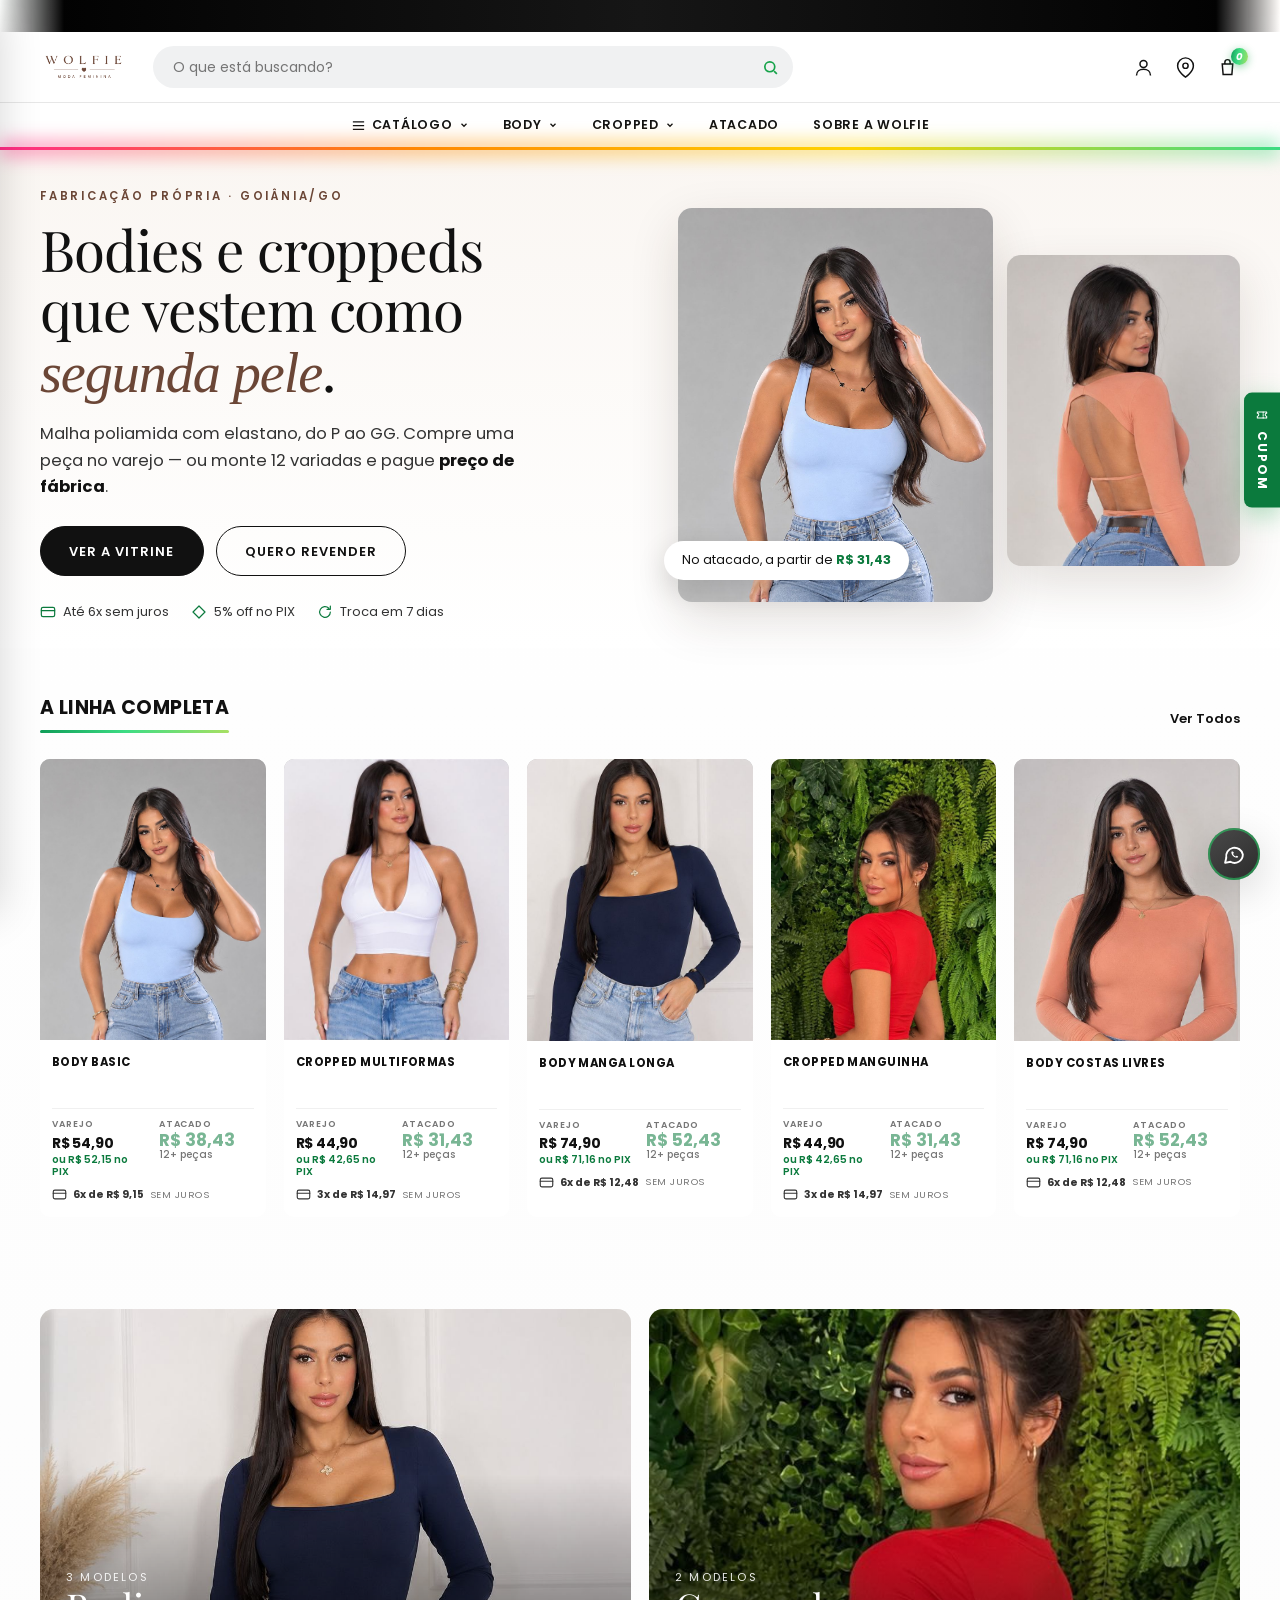
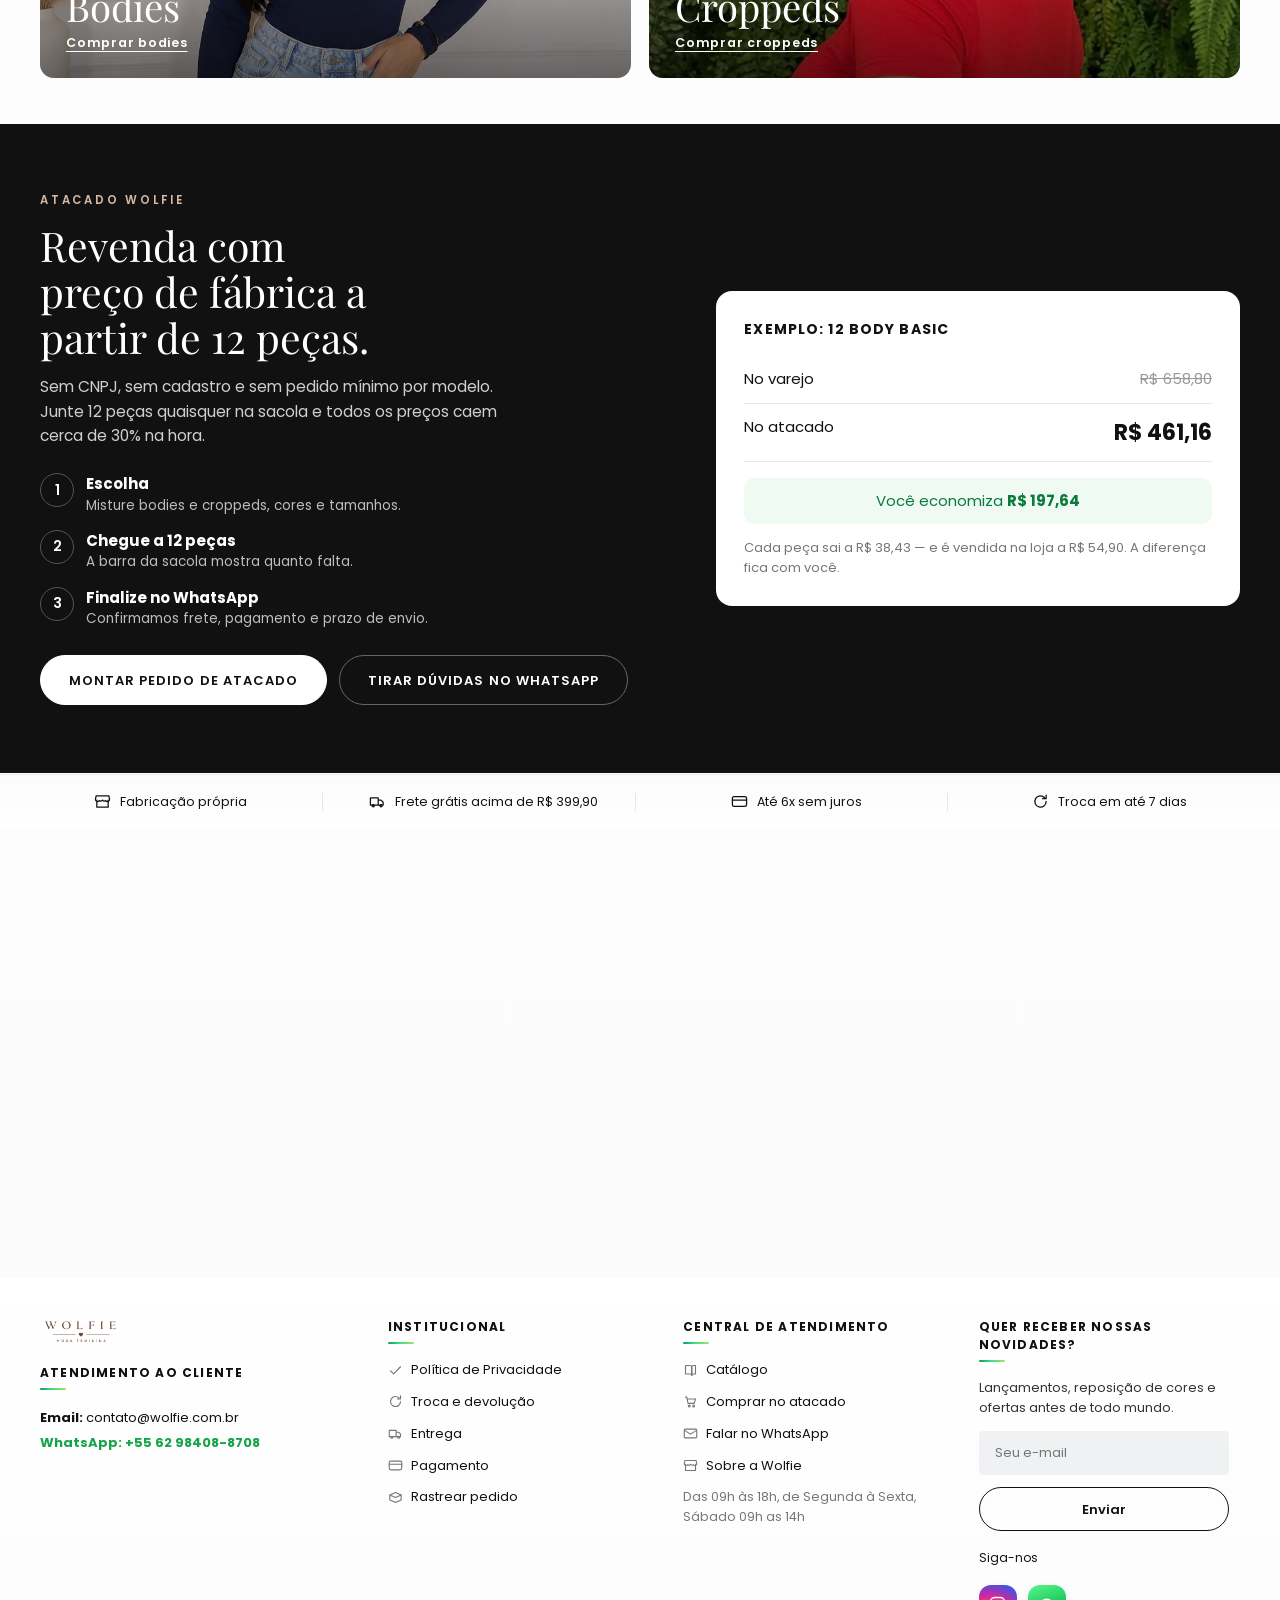
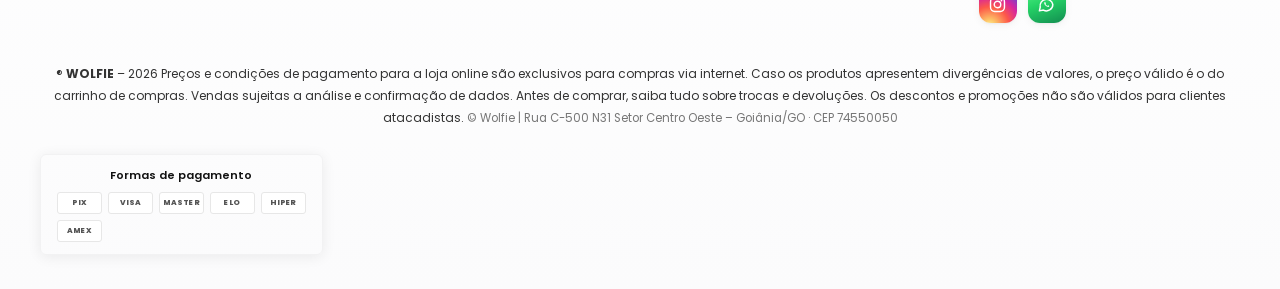
==== commit a92c23c5: "feat: home com proposta de valor, atacado visível, tracking e correções de SEO/CRO - Home: hero com " ====
--- a/index.html
+++ b/index.html
@@ -3,11 +3,11 @@
 <head>
 <meta charset="utf-8">
 <meta name="viewport" content="width=device-width, initial-scale=1">
-<title>Wolfie — Bodies e Croppeds</title>
+<title>Wolfie — Bodies e Croppeds em Malha Poliamida | Varejo e Atacado</title>
 <link rel="preconnect" href="https://fonts.googleapis.com">
 <link rel="preconnect" href="https://fonts.gstatic.com" crossorigin>
 <link href="https://fonts.googleapis.com/css2?family=Poppins:wght@400;500;600;700;800&family=Playfair+Display:wght@400;500&display=swap" rel="stylesheet">
-<link rel="stylesheet" href="assets/css/style.css?v=20260914">
+<link rel="stylesheet" href="assets/css/style.css?v=20261017">
 <meta name="description" content="Wolfie — bodies e croppeds em malha poliamida, fabricação própria. Varejo e atacado no mesmo catálogo: preço de fábrica acima de 12 peças variadas.">
 <meta name="theme-color" content="#111111">
 <meta name="author" content="Wolfie">
@@ -16,21 +16,23 @@
 <link rel="icon" type="image/png" sizes="192x192" href="assets/brand/icone-192.png">
 <link rel="apple-touch-icon" href="assets/brand/icone-180.png">
 <link rel="manifest" href="site.webmanifest">
-<link rel="canonical" href="https://SEU-USUARIO.github.io/wolfie/">
+<link rel="canonical" href="https://wolfiemoda.com/">
 <meta property="og:type" content="website">
 <meta property="og:site_name" content="Wolfie">
 <meta property="og:locale" content="pt_BR">
 <meta property="og:title" content="Wolfie — Bodies e Croppeds">
 <meta property="og:description" content="Bodies e croppeds em malha poliamida, fabricação própria. Varejo e atacado no mesmo catálogo.">
-<meta property="og:url" content="https://SEU-USUARIO.github.io/wolfie/">
-<meta property="og:image" content="https://SEU-USUARIO.github.io/wolfie/assets/og.jpg">
+<meta property="og:url" content="https://wolfiemoda.com/">
+<meta property="og:image" content="https://wolfiemoda.com/assets/og.jpg">
 <meta property="og:image:width" content="1200">
 <meta property="og:image:height" content="630">
 <meta name="twitter:card" content="summary_large_image">
 <meta name="twitter:title" content="Wolfie — Bodies e Croppeds">
 <meta name="twitter:description" content="Bodies e croppeds em malha poliamida. Varejo e atacado no mesmo catálogo.">
-<meta name="twitter:image" content="https://SEU-USUARIO.github.io/wolfie/assets/og.jpg">
-<script type="application/ld+json">{"@context": "https://schema.org", "@type": "OnlineStore", "name": "Wolfie", "url": "https://SEU-USUARIO.github.io/wolfie/", "logo": "https://SEU-USUARIO.github.io/wolfie/assets/brand/icone-512.png", "image": "https://SEU-USUARIO.github.io/wolfie/assets/og.jpg", "description": "Bodies e croppeds em malha poliamida. Fabricação própria em Goiânia. Varejo e atacado.", "address": {"@type": "PostalAddress", "streetAddress": "Rua C-500 N31, Setor Centro Oeste", "addressLocality": "Goiânia", "addressRegion": "GO", "postalCode": "74550-050", "addressCountry": "BR"}, "sameAs": ["https://www.instagram.com/usewolfie.br"], "openingHours": "Mo-Fr 09:00-18:00, Sa 09:00-14:00", "currenciesAccepted": "BRL", "paymentAccepted": "PIX, Cartão de crédito, Boleto"}</script>
+<meta name="twitter:image" content="https://wolfiemoda.com/assets/og.jpg">
+<script type="application/ld+json">{"@context": "https://schema.org", "@type": "OnlineStore", "name": "Wolfie", "url": "https://wolfiemoda.com/", "logo": "https://wolfiemoda.com/assets/brand/icone-512.png", "image": "https://wolfiemoda.com/assets/og.jpg", "description": "Bodies e croppeds em malha poliamida. Fabricação própria em Goiânia. Varejo e atacado.", "address": {"@type": "PostalAddress", "streetAddress": "Rua C-500 N31, Setor Centro Oeste", "addressLocality": "Goiânia", "addressRegion": "GO", "postalCode": "74550-050", "addressCountry": "BR"}, "sameAs": ["https://www.instagram.com/usewolfie.br"], "openingHours": "Mo-Fr 09:00-18:00, Sa 09:00-14:00", "currenciesAccepted": "BRL", "paymentAccepted": "PIX, Cartão de crédito, Boleto"}</script>
+<script type="application/ld+json">{"@context": "https://schema.org", "@type": "FAQPage", "mainEntity": [{"@type": "Question", "name": "Como funciona o preço de atacado?", "acceptedAnswer": {"@type": "Answer", "text": "Ao somar 12 peças ou mais na sacola, todos os itens passam automaticamente para o preço de fábrica — cerca de 30% abaixo do varejo. Não precisa de CNPJ nem de cadastro."}}, {"@type": "Question", "name": "Posso misturar modelos, cores e tamanhos?", "acceptedAnswer": {"@type": "Answer", "text": "Pode. As 12 peças são variadas: misture bodies e croppeds, em qualquer cor e tamanho."}}, {"@type": "Question", "name": "Como faço o pagamento?", "acceptedAnswer": {"@type": "Answer", "text": "O pedido é finalizado no WhatsApp: PIX com 5% de desconto ou cartão de crédito em até 6x sem juros."}}, {"@type": "Question", "name": "E se não servir?", "acceptedAnswer": {"@type": "Answer", "text": "Você tem até 7 dias corridos após o recebimento para trocar ou devolver, com a peça sem uso e com etiqueta."}}]}</script>
+<link rel="preload" as="image" href="assets/img/produtos/body-basic-1.jpg">
 </head>
 <body>
 
@@ -88,74 +90,168 @@
       <div class="nav__item"><a href="colecao.html?q=cropped">Cropped <svg width="10" height="10" viewBox="0 0 24 24" stroke="currentColor" stroke-width="3" fill="none"><path d="M6 9l6 6 6-6"/></svg></a>
         <div class="drop"><a href="produto.html?p=cropped-multiformas">Cropped Multiformas</a><a href="produto.html?p=cropped-manguinha">Cropped Manguinha</a></div>
       </div>
-      <div class="nav__item"><a href="carrinho.html">Atacado</a></div>
+      <div class="nav__item"><a href="index.html#atacado">Atacado</a></div>
       <div class="nav__item"><a href="sobre.html">Sobre a Wolfie</a></div>
     </div>
   </div>
   <div class="rainbow"></div>
 </header>
 
+<!-- ░░ HERO — proposta de valor ░░ -->
+<section class="hx">
+  <div class="wrap hx__in">
+    <div class="hx__copy">
+      <p class="hx__eyebrow">Fabricação própria · Goiânia/GO</p>
+      <h1 class="hx__title">Bodies e croppeds que vestem como <em>segunda pele</em>.</h1>
+      <p class="hx__sub">Malha poliamida com elastano, do P ao GG. Compre uma peça no varejo — ou monte 12 variadas e pague <b>preço de fábrica</b>.</p>
+      <div class="hx__ctas">
+        <a href="#vitrine" class="hx__btn">Ver a vitrine</a>
+        <a href="#atacado" class="hx__btn hx__btn--ghost">Quero revender</a>
+      </div>
+      <ul class="hx__proof">
+        <li><i data-ic="card"></i> Até 6x sem juros</li>
+        <li><i data-ic="pix"></i> 5% off no PIX</li>
+        <li><i data-ic="refresh"></i> Troca em 7 dias</li>
+      </ul>
+    </div>
+    <div class="hx__media">
+      <a href="produto.html?p=body-basic" class="hx__ph hx__ph--a"><img src="assets/img/produtos/body-basic-1.jpg" alt="Modelo usando o Body Basic azul bebê" width="1114" height="1412" fetchpriority="high"></a>
+      <a href="produto.html?p=body-costas-livres" class="hx__ph hx__ph--b"><img src="assets/img/produtos/body-costas-livres-2.jpg" alt="Costas abertas do Body Costas Livres" width="660" height="1184" loading="lazy"></a>
+      <span class="hx__tag">No atacado, a partir de <b>R$ 31,43</b></span>
+    </div>
+  </div>
+</section>
+
 <!-- ░░ VITRINE — LINHA COMPLETA ░░ -->
-<section>
+<section id="vitrine">
   <div class="wrap">
-    <div class="sec-head"><h2 class="sec-title">Vitrine Wolfie</h2><a href="colecao.html">Ver Todos</a></div>
+    <div class="sec-head"><h2 class="sec-title">A linha completa</h2><a href="colecao.html">Ver Todos</a></div>
     <div class="grid grid--5">
 
       <a class="card" href="produto.html?p=body-basic">
-        <div class="card__media"><div class="ph grain g-blue" data-alt="assets/img/produtos/body-basic-2.jpg"><img src="assets/img/produtos/body-basic-1.jpg" alt="BODY BASIC" loading="lazy"></div><span class="card__quick" data-ic="bag"></span></div>
+        <div class="card__media"><div class="ph grain g-blue" data-alt="assets/img/produtos/body-basic-2.jpg"><img src="assets/img/produtos/body-basic-1.jpg" alt="BODY BASIC" loading="lazy"></div><span class="card__quick" data-ic="bag" aria-hidden="true"></span></div>
         <div class="card__body"><div class="card__name">BODY BASIC</div>
           <div class="card__prices">
             <div class="card__col"><h6>Varejo</h6><div class="now">R$ 54,90</div><div class="pix">ou R$ 52,15 no PIX</div></div>
-            <div class="card__col"><h6>Atacado</h6><div class="lock">—</div></div>
+            <div class="card__col"><h6>Atacado</h6><div class="lock">R$ 38,43</div><div class="lock-sub">12+ peças</div></div>
           </div>
           <div class="card__inst"><i data-ic="card"></i> <b>6x de R$ 9,15</b> <i>SEM JUROS</i></div>
         </div>
       </a>
 
       <a class="card" href="produto.html?p=cropped-multiformas">
-        <div class="card__media"><div class="ph grain g-stone" data-alt="assets/img/produtos/cropped-multiformas-2.jpg"><img src="assets/img/produtos/cropped-multiformas-1.jpg" alt="CROPPED MULTIFORMAS" loading="lazy"></div><span class="card__quick" data-ic="bag"></span></div>
+        <div class="card__media"><div class="ph grain g-stone" data-alt="assets/img/produtos/cropped-multiformas-2.jpg"><img src="assets/img/produtos/cropped-multiformas-1.jpg" alt="CROPPED MULTIFORMAS" loading="lazy"></div><span class="card__quick" data-ic="bag" aria-hidden="true"></span></div>
         <div class="card__body"><div class="card__name">CROPPED MULTIFORMAS</div>
           <div class="card__prices">
             <div class="card__col"><h6>Varejo</h6><div class="now">R$ 44,90</div><div class="pix">ou R$ 42,65 no PIX</div></div>
-            <div class="card__col"><h6>Atacado</h6><div class="lock">—</div></div>
+            <div class="card__col"><h6>Atacado</h6><div class="lock">R$ 31,43</div><div class="lock-sub">12+ peças</div></div>
           </div>
           <div class="card__inst"><i data-ic="card"></i> <b>3x de R$ 14,97</b> <i>SEM JUROS</i></div>
         </div>
       </a>
 
       <a class="card" href="produto.html?p=body-manga-longa">
-        <div class="card__media"><div class="ph grain g-navy" data-alt="assets/img/produtos/body-manga-longa-2.jpg"><img src="assets/img/produtos/body-manga-longa-1.jpg" alt="BODY MANGA LONGA" loading="lazy"></div><span class="card__quick" data-ic="bag"></span></div>
+        <div class="card__media"><div class="ph grain g-navy" data-alt="assets/img/produtos/body-manga-longa-2.jpg"><img src="assets/img/produtos/body-manga-longa-1.jpg" alt="BODY MANGA LONGA" loading="lazy"></div><span class="card__quick" data-ic="bag" aria-hidden="true"></span></div>
         <div class="card__body"><div class="card__name">BODY MANGA LONGA</div>
           <div class="card__prices">
             <div class="card__col"><h6>Varejo</h6><div class="now">R$ 74,90</div><div class="pix">ou R$ 71,16 no PIX</div></div>
-            <div class="card__col"><h6>Atacado</h6><div class="lock">—</div></div>
+            <div class="card__col"><h6>Atacado</h6><div class="lock">R$ 52,43</div><div class="lock-sub">12+ peças</div></div>
           </div>
           <div class="card__inst"><i data-ic="card"></i> <b>6x de R$ 12,48</b> <i>SEM JUROS</i></div>
         </div>
       </a>
 
       <a class="card" href="produto.html?p=cropped-manguinha">
-        <div class="card__media"><div class="ph grain g-red"><img src="assets/img/produtos/cropped-manguinha-1.jpg" alt="CROPPED MANGUINHA" loading="lazy"></div><span class="card__quick" data-ic="bag"></span></div>
+        <div class="card__media"><div class="ph grain g-red"><img src="assets/img/produtos/cropped-manguinha-1.jpg" alt="CROPPED MANGUINHA" loading="lazy"></div><span class="card__quick" data-ic="bag" aria-hidden="true"></span></div>
         <div class="card__body"><div class="card__name">CROPPED MANGUINHA</div>
           <div class="card__prices">
             <div class="card__col"><h6>Varejo</h6><div class="now">R$ 44,90</div><div class="pix">ou R$ 42,65 no PIX</div></div>
-            <div class="card__col"><h6>Atacado</h6><div class="lock">—</div></div>
+            <div class="card__col"><h6>Atacado</h6><div class="lock">R$ 31,43</div><div class="lock-sub">12+ peças</div></div>
           </div>
           <div class="card__inst"><i data-ic="card"></i> <b>3x de R$ 14,97</b> <i>SEM JUROS</i></div>
         </div>
       </a>
 
       <a class="card" href="produto.html?p=body-costas-livres">
-        <div class="card__media"><div class="ph grain g-peach" data-alt="assets/img/produtos/body-costas-livres-2.jpg"><img src="assets/img/produtos/body-costas-livres-1.jpg" alt="BODY COSTAS LIVRES" loading="lazy"></div><span class="card__quick" data-ic="bag"></span></div>
+        <div class="card__media"><div class="ph grain g-peach" data-alt="assets/img/produtos/body-costas-livres-2.jpg"><img src="assets/img/produtos/body-costas-livres-1.jpg" alt="BODY COSTAS LIVRES" loading="lazy"></div><span class="card__quick" data-ic="bag" aria-hidden="true"></span></div>
         <div class="card__body"><div class="card__name">BODY COSTAS LIVRES</div>
           <div class="card__prices">
             <div class="card__col"><h6>Varejo</h6><div class="now">R$ 74,90</div><div class="pix">ou R$ 71,16 no PIX</div></div>
-            <div class="card__col"><h6>Atacado</h6><div class="lock">—</div></div>
+            <div class="card__col"><h6>Atacado</h6><div class="lock">R$ 52,43</div><div class="lock-sub">12+ peças</div></div>
           </div>
           <div class="card__inst"><i data-ic="card"></i> <b>6x de R$ 12,48</b> <i>SEM JUROS</i></div>
         </div>
       </a>
 
+    </div>
+  </div>
+</section>
+
+
+<!-- ░░ CATEGORIAS ░░ -->
+<section class="cats-sec">
+  <div class="wrap">
+    <div class="cats">
+      <a href="colecao.html?q=body" class="cats__i">
+        <img src="assets/img/produtos/body-manga-longa-1.jpg" alt="Modelo usando o Body Manga Longa marinho" loading="lazy" width="1024" height="770">
+        <div class="cats__ov"><span>3 modelos</span><h2>Bodies</h2><u>Comprar bodies</u></div>
+      </a>
+      <a href="colecao.html?q=cropped" class="cats__i">
+        <img src="assets/img/produtos/cropped-manguinha-1.jpg" alt="Modelo usando o Cropped Manguinha vermelho" loading="lazy" width="600" height="750">
+        <div class="cats__ov"><span>2 modelos</span><h2>Croppeds</h2><u>Comprar croppeds</u></div>
+      </a>
+    </div>
+  </div>
+</section>
+
+<!-- ░░ ATACADO / REVENDA ░░ -->
+<section class="ws" id="atacado">
+  <div class="wrap ws__in">
+    <div class="ws__copy">
+      <p class="hx__eyebrow">Atacado Wolfie</p>
+      <h2 class="ws__title">Revenda com preço de fábrica a partir de 12 peças.</h2>
+      <p class="ws__sub">Sem CNPJ, sem cadastro e sem pedido mínimo por modelo. Junte 12 peças quaisquer na sacola e todos os preços caem cerca de 30% na hora.</p>
+      <ol class="ws__steps">
+        <li><b>Escolha</b><span>Misture bodies e croppeds, cores e tamanhos.</span></li>
+        <li><b>Chegue a 12 peças</b><span>A barra da sacola mostra quanto falta.</span></li>
+        <li><b>Finalize no WhatsApp</b><span>Confirmamos frete, pagamento e prazo de envio.</span></li>
+      </ol>
+      <div class="hx__ctas">
+        <a href="colecao.html" class="hx__btn">Montar pedido de atacado</a>
+        <a href="https://wa.me/5562984088708?text=Ol%C3%A1%2C%20Wolfie!%20Quero%20saber%20mais%20sobre%20o%20atacado%20para%20revenda." target="_blank" rel="noopener noreferrer" class="hx__btn hx__btn--ghost" data-track="contact_atacado">Tirar dúvidas no WhatsApp</a>
+      </div>
+    </div>
+    <div class="ws__calc" aria-label="Exemplo de economia no atacado">
+      <h3>Exemplo: 12 Body Basic</h3>
+      <div class="ws__row"><span>No varejo</span><s>R$ 658,80</s></div>
+      <div class="ws__row ws__row--hl"><span>No atacado</span><b>R$ 461,16</b></div>
+      <div class="ws__save">Você economiza <b>R$ 197,64</b></div>
+      <p>Cada peça sai a R$ 38,43 — e é vendida na loja a R$ 54,90. A diferença fica com você.</p>
+    </div>
+  </div>
+</section>
+
+<!-- ░░ BENEFÍCIOS ░░ -->
+<div class="perks">
+  <div class="wrap perks__in">
+    <div class="perks__i"><i data-ic="store"></i> Fabricação própria</div>
+    <div class="perks__i"><i data-ic="truck"></i> Frete grátis acima de R$ 399,90</div>
+    <div class="perks__i"><i data-ic="card"></i> Até 6x sem juros</div>
+    <div class="perks__i"><i data-ic="refresh"></i> Troca em até 7 dias</div>
+  </div>
+</div>
+
+<!-- ░░ FAQ ░░ -->
+<section class="faq">
+  <div class="wrap faq__in">
+    <h2 class="sec-title">Dúvidas frequentes</h2>
+    <div class="faq__list">
+      <details><summary>Como funciona o preço de atacado?</summary><p>Ao somar 12 peças ou mais na sacola, todos os itens passam automaticamente para o preço de fábrica — cerca de 30% abaixo do varejo. Não precisa de CNPJ nem de cadastro.</p></details>
+      <details><summary>Posso misturar modelos, cores e tamanhos?</summary><p>Pode. As 12 peças são variadas: misture bodies e croppeds, em qualquer cor e tamanho.</p></details>
+      <details><summary>Qual tamanho devo escolher?</summary><p>A modelagem veste do 36 ao 44 (P ao GG). Na página de cada peça tem a tabela de medidas de busto, cintura e quadril. Na dúvida entre dois tamanhos, fale com a gente no WhatsApp.</p></details>
+      <details><summary>Como faço o pagamento?</summary><p>O pedido é finalizado no WhatsApp: PIX com 5% de desconto ou cartão de crédito em até 6x sem juros.</p></details>
+      <details><summary>Qual o prazo de entrega?</summary><p>Enviamos pelos Correios a partir de Goiânia/GO. Calcule prazo e valor pelo CEP na página do produto ou na sacola. Acima de R$ 399,90 o PAC é grátis; em Goiânia dá para retirar na fábrica.</p></details>
+      <details><summary>E se não servir?</summary><p>Você tem até 7 dias corridos após o recebimento para trocar ou devolver, com a peça sem uso e com etiqueta. É só chamar no WhatsApp.</p></details>
     </div>
   </div>
 </section>
@@ -184,7 +280,7 @@
         <h5>Central de atendimento</h5>
         <ul>
           <li><a href="colecao.html"><i data-ic="book"></i> Catálogo</a></li>
-          <li><a href="carrinho.html"><i data-ic="cart"></i> Comprar no atacado</a></li>
+          <li><a href="index.html#atacado"><i data-ic="cart"></i> Comprar no atacado</a></li>
           <li><a href="https://wa.me/5562984088708" target="_blank" rel="noopener noreferrer"><i data-ic="mail"></i> Falar no WhatsApp</a></li>
           <li><a href="sobre.html"><i data-ic="store"></i> Sobre a Wolfie</a></li>
         </ul>
@@ -192,7 +288,7 @@
       </div>
       <div class="news">
         <h5>Quer receber nossas novidades?</h5>
-        <p style="font-size:13px;color:var(--ink-2);margin-bottom:14px">Assine nossa newsletter e receba as melhores ofertas DE GRAÇA!</p>
+        <p style="font-size:13px;color:var(--ink-2);margin-bottom:14px">Lançamentos, reposição de cores e ofertas antes de todo mundo.</p>
         <input type="email" placeholder="Seu e-mail" aria-label="E-mail" data-news><button type="button" data-news-btn>Enviar</button>
         <p style="font-size:12px;margin-top:18px">Siga-nos</p>
         <div class="social"><a class="social__ig" href="https://www.instagram.com/usewolfie.br" target="_blank" rel="noopener noreferrer" aria-label="Instagram da Wolfie" data-ic="ig"></a><a class="social__wa" href="https://wa.me/5562984088708" target="_blank" rel="noopener noreferrer" aria-label="WhatsApp da Wolfie" data-ic="wpp"></a></div>
@@ -200,23 +296,16 @@
     </div>
 
     <p class="legal">® <b>WOLFIE</b> – 2026 Preços e condições de pagamento para a loja online são exclusivos para compras via internet. Caso os produtos apresentem divergências de valores, o preço válido é o do carrinho de compras. Vendas sujeitas a análise e confirmação de dados. Antes de comprar, saiba tudo sobre trocas e devoluções. Os descontos e promoções não são válidos para clientes atacadistas.
-      <span class="cnpj">© Wolfie | CNPJ: 00.000.000/0001-00 · Rua C-500 N31 Setor Centro Oeste – Goiânia/GO · CEP 74550050</span>
+      <span class="cnpj">© Wolfie | Rua C-500 N31 Setor Centro Oeste – Goiânia/GO · CEP 74550050</span>
     </p>
 
     <div class="seals">
       <div class="seals__box">
         <h6>Formas de pagamento</h6>
         <div class="pays">
-          <span class="pay">PIX</span><span class="pay">BOLETO</span><span class="pay">VISA</span><span class="pay">MASTER</span><span class="pay">HIPER</span>
-          <span class="pay">CIELO</span><span class="pay">AMEX</span><span class="pay">DINERS</span><span class="pay">DISCOVER</span><span class="pay">ELO</span>
-        </div>
-      </div>
-      <div class="seals__box" style="display:flex;align-items:center;gap:10px">
-        <b style="font-size:20px;letter-spacing:-.04em">Google</b>
-        <span style="font-size:11px;line-height:1.3">My Business<br><b style="color:#f4b400">★★★★★</b></span>
-      </div>
-      <div class="seals__box" style="display:flex;align-items:center;gap:9px"><i data-ic="shield"></i> <b style="font-size:13px">Google</b><span style="font-size:11px">Site Seguro</span></div>
-      <p class="dev">Desenvolvido por <b>Wolfie Dev</b></p>
+          <span class="pay">PIX</span><span class="pay">VISA</span><span class="pay">MASTER</span><span class="pay">ELO</span><span class="pay">HIPER</span><span class="pay">AMEX</span>
+        </div>
+      </div>
     </div>
   </div>
 </footer>
@@ -231,20 +320,21 @@
 <aside class="drawer" id="drawer">
   <div class="drawer__h">
     <span class="logo"><img class="logo__word" src="assets/brand/wordmark-flat.png" alt="Wolfie — Moda Feminina" width="86" height="30"></span>
-    <button data-close-menu style="font-size:22px">×</button>
+    <button data-close-menu style="font-size:22px" aria-label="Fechar menu">×</button>
   </div>
   <div class="drawer__l">
     <a href="colecao.html">Catálogo completo <span>›</span></a>
     <a href="colecao.html?q=body">Bodies <span>›</span></a>
     <a href="colecao.html?q=cropped">Croppeds <span>›</span></a>
-    <a href="carrinho.html">Comprar no atacado <span>›</span></a>
+    <a href="index.html#atacado">Comprar no atacado <span>›</span></a>
     <a href="sobre.html">Sobre a Wolfie <span>›</span></a>
     <a href="sobre.html#troca">Troca e devolução <span>›</span></a>
     <a href="https://wa.me/5562984088708" target="_blank" rel="noopener noreferrer">Falar no WhatsApp <span>›</span></a>
   </div>
 </aside>
 
-<script defer src="assets/js/app.js?v=20260914"></script>
-<script defer src="assets/js/shop.js?v=20260914"></script>
+<script defer src="assets/js/analytics.js?v=20261017"></script>
+<script defer src="assets/js/app.js?v=20261017"></script>
+<script defer src="assets/js/shop.js?v=20261017"></script>
 </body>
 </html>
--- a/assets/css/style.css
+++ b/assets/css/style.css
@@ -1239,3 +1239,126 @@
 .ship>div{min-width:0;overflow-wrap:anywhere}
 img{max-width:100%}
 .plp-empty{padding:40px 0;text-align:center;color:var(--muted)}
+
+/* ==========================================================================
+   25. HOME COM PROPOSTA DE VALOR, ATACADO E FAQ  (out/2026)
+   Hero dividido (copy + fotos reais), categorias, bloco de revenda com conta
+   de economia, FAQ acessível em <details>. Preço de atacado visível no card.
+   ========================================================================== */
+
+/* ---------- 25.1 hero ---------- */
+.hx{padding-block:38px 26px;background:linear-gradient(180deg,#faf6f2 0%,#fff 100%)}
+.hx__in{display:grid;grid-template-columns:1.05fr 1fr;gap:48px;align-items:center}
+.hx__eyebrow{font-size:11.5px;font-weight:600;letter-spacing:.24em;text-transform:uppercase;color:#6b4636;margin-bottom:14px}
+.hx__title{font-family:'Playfair Display',Georgia,serif;font-weight:400;font-size:clamp(34px,4.4vw,58px);
+  line-height:1.06;letter-spacing:-.02em;max-width:14ch}
+.hx__title em{font-style:italic;color:#6b4636}
+.hx__sub{font-size:16.5px;line-height:1.6;color:var(--ink-2);max-width:46ch;margin-top:18px}
+.hx__sub b{color:var(--ink)}
+.hx__ctas{display:flex;flex-wrap:wrap;gap:12px;margin-top:26px}
+.hx__btn{display:inline-flex;align-items:center;justify-content:center;min-height:50px;padding:0 28px;border-radius:99px;
+  background:var(--cta);color:#fff;font-size:13px;font-weight:600;letter-spacing:.08em;text-transform:uppercase;
+  border:1.5px solid var(--cta);transition:transform .2s ease,box-shadow .2s ease,background .2s ease}
+.hx__btn:hover{transform:translateY(-2px);box-shadow:0 10px 26px rgba(17,17,17,.22)}
+.hx__btn--ghost{background:transparent;color:var(--ink)}
+.hx__btn--ghost:hover{background:var(--ink);color:#fff}
+.hx__proof{display:flex;flex-wrap:wrap;gap:8px 22px;margin-top:26px;font-size:13px;color:var(--ink-2)}
+.hx__proof li{display:flex;align-items:center;gap:7px}
+.hx__proof [data-ic] svg{width:16px;height:16px;color:var(--save)}
+.hx__media{position:relative;display:grid;grid-template-columns:1.35fr 1fr;gap:14px;align-items:end}
+.hx__ph{display:block;border-radius:14px;overflow:hidden;background:#eee;box-shadow:0 18px 50px rgba(60,35,20,.14)}
+.hx__ph img{width:100%;height:100%;object-fit:cover;object-position:50% 18%;transition:transform .8s ease}
+.hx__ph:hover img{transform:scale(1.04)}
+.hx__ph--a{aspect-ratio:4/5}
+.hx__ph--b{aspect-ratio:3/4;margin-bottom:36px}
+.hx__tag{position:absolute;left:-14px;bottom:22px;background:#fff;border-radius:99px;padding:10px 18px;font-size:12.5px;
+  box-shadow:0 10px 30px rgba(17,17,17,.14)}
+.hx__tag b{color:var(--save)}
+
+/* ---------- 25.2 categorias ---------- */
+.cats{display:grid;grid-template-columns:1fr 1fr;gap:18px}
+.cats__i{position:relative;display:block;border-radius:14px;overflow:hidden;aspect-ratio:16/10;background:#eee}
+.cats__i img{width:100%;height:100%;object-fit:cover;object-position:50% 25%;transition:transform .8s ease}
+.cats__i:hover img{transform:scale(1.05)}
+.cats__ov{position:absolute;inset:0;display:flex;flex-direction:column;justify-content:flex-end;padding:26px;color:#fff;
+  background:linear-gradient(180deg,transparent 45%,rgba(0,0,0,.55))}
+.cats__ov span{font-size:11px;letter-spacing:.2em;text-transform:uppercase;opacity:.9}
+.cats__ov h2{font-family:'Playfair Display',Georgia,serif;font-weight:400;font-size:clamp(28px,3vw,40px);line-height:1.1}
+.cats__ov u{font-size:12.5px;font-weight:600;letter-spacing:.06em;margin-top:6px;text-underline-offset:4px}
+
+/* ---------- 25.3 atacado ---------- */
+.ws{background:#111;color:#fff;scroll-margin-top:90px}
+.ws__in{display:grid;grid-template-columns:1.2fr 1fr;gap:48px;align-items:center;padding-block:22px}
+.ws .hx__eyebrow{color:#d9b8a3}
+.ws__title{font-family:'Playfair Display',Georgia,serif;font-weight:400;font-size:clamp(28px,3.2vw,42px);line-height:1.12;max-width:18ch}
+.ws__sub{color:#cfcfcf;font-size:15.5px;line-height:1.6;margin-top:14px;max-width:52ch}
+.ws__steps{counter-reset:s;display:grid;gap:14px;margin-top:24px;list-style:none}
+.ws__steps li{counter-increment:s;display:grid;grid-template-columns:34px 1fr;column-gap:12px;align-items:start}
+.ws__steps li::before{content:counter(s);grid-row:span 2;width:34px;height:34px;border-radius:50%;border:1.5px solid #555;
+  display:grid;place-items:center;font-weight:600;font-size:14px}
+.ws__steps b{font-size:15px}
+.ws__steps span{font-size:13.5px;color:#bdbdbd}
+.ws .hx__btn{background:#fff;color:#111;border-color:#fff}
+.ws .hx__btn--ghost{background:transparent;color:#fff;border-color:#666}
+.ws .hx__btn--ghost:hover{background:#fff;color:#111}
+.ws__calc{background:#fff;color:var(--ink);border-radius:16px;padding:28px}
+.ws__calc h3{font-size:14px;letter-spacing:.08em;text-transform:uppercase;margin-bottom:16px}
+.ws__row{display:flex;justify-content:space-between;padding:12px 0;border-bottom:1px solid var(--line);font-size:15px;font-variant-numeric:tabular-nums}
+.ws__row s{color:#9a9a9a}
+.ws__row--hl b{font-size:22px}
+.ws__save{margin-top:16px;background:var(--save-bg);color:var(--save);border-radius:10px;padding:12px 14px;font-size:15px;text-align:center}
+.ws__calc p{font-size:13px;color:var(--muted);margin-top:14px;line-height:1.55}
+
+/* ---------- 25.4 FAQ ---------- */
+.faq__in{display:grid;grid-template-columns:1fr 2fr;gap:40px;align-items:start}
+.faq__list details{border-bottom:1px solid var(--line)}
+.faq__list summary{list-style:none;cursor:pointer;padding:18px 36px 18px 0;font-weight:600;font-size:15px;position:relative}
+.faq__list summary::-webkit-details-marker{display:none}
+.faq__list summary::after{content:'+';position:absolute;right:4px;top:50%;translate:0 -50%;font-size:22px;font-weight:300;transition:rotate .2s}
+.faq__list details[open] summary::after{rotate:45deg}
+.faq__list p{padding:0 0 18px;color:var(--ink-2);font-size:14.5px;line-height:1.65;max-width:62ch}
+
+/* ---------- 25.5 card: atacado visível ---------- */
+.card__col .lock{background:none;-webkit-text-fill-color:currentColor;color:var(--save)}
+.card__col .lock-sub{font-size:10px;color:var(--muted);font-weight:500;line-height:1.25}
+
+/* ---------- 25.6 PDP ---------- */
+.buy .box[data-cep]{margin-top:18px}
+.sizes-note{font-size:12.5px;color:var(--muted);text-align:center;margin-top:14px;line-height:1.5}
+
+/* ---------- 25.7 responsivo ---------- */
+@media (max-width:960px){
+  .hx__in,.ws__in{grid-template-columns:1fr;gap:28px}
+  .faq__in{grid-template-columns:1fr;gap:10px}
+}
+@media (max-width:760px){
+  .hx{padding-block:22px 10px}
+  .hx__sub{font-size:15px}
+  .hx__ctas{gap:10px}
+  .hx__btn{flex:1 1 100%;min-height:52px}
+  .hx__proof{font-size:12.5px;gap:8px 16px}
+  .hx__tag{left:10px;bottom:14px;font-size:11.5px;padding:8px 14px}
+  .hx__ph--b{margin-bottom:24px}
+  .cats{grid-template-columns:1fr 1fr;gap:10px}
+  .cats__i{aspect-ratio:4/5;border-radius:10px}
+  .cats__ov{padding:14px}
+  .ws__calc{padding:22px}
+  /* preços do card empilhados: 2 colunas lado a lado não cabem em ~170px */
+  .grid--5 .card__prices,.grid .card__prices{flex-direction:column;gap:6px}
+  .card__col{display:flex;flex-wrap:wrap;align-items:baseline;column-gap:6px}
+  .card__col h6{flex:0 0 100%}
+  .card__col .pix,.card__col .lock-sub{flex:0 0 100%}
+}
+.tools a{flex:0 0 auto;height:42px;padding:0 20px;border:1px solid var(--line);border-radius:99px;
+  display:inline-flex;align-items:center;gap:8px;font-size:13px;font-weight:500;transition:all .25s ease}
+.tools a:hover{border-color:var(--ink);transform:translateY(-2px)}
+.tools a [data-ic] svg{width:17px;height:17px}
+#vitrine,#atacado{scroll-margin-top:110px}
+/* input de CEP encolhe: antes empurrava o botão "Calcular" para fora da tela no mobile */
+.cep input{min-width:0;width:100%}
+.cep button{flex:0 0 auto}
+@media (max-width:760px){ .card__inst i:not([data-ic]){display:none} }
+/* modal nunca maior que a tela (a tabela de medidas vazava 50px no mobile) */
+.ov{grid-template-columns:minmax(0,1fr)}
+.ov .modal{justify-self:center;max-height:calc(100dvh - 40px);overflow-y:auto}
+.sizes-tabs{flex-wrap:wrap}
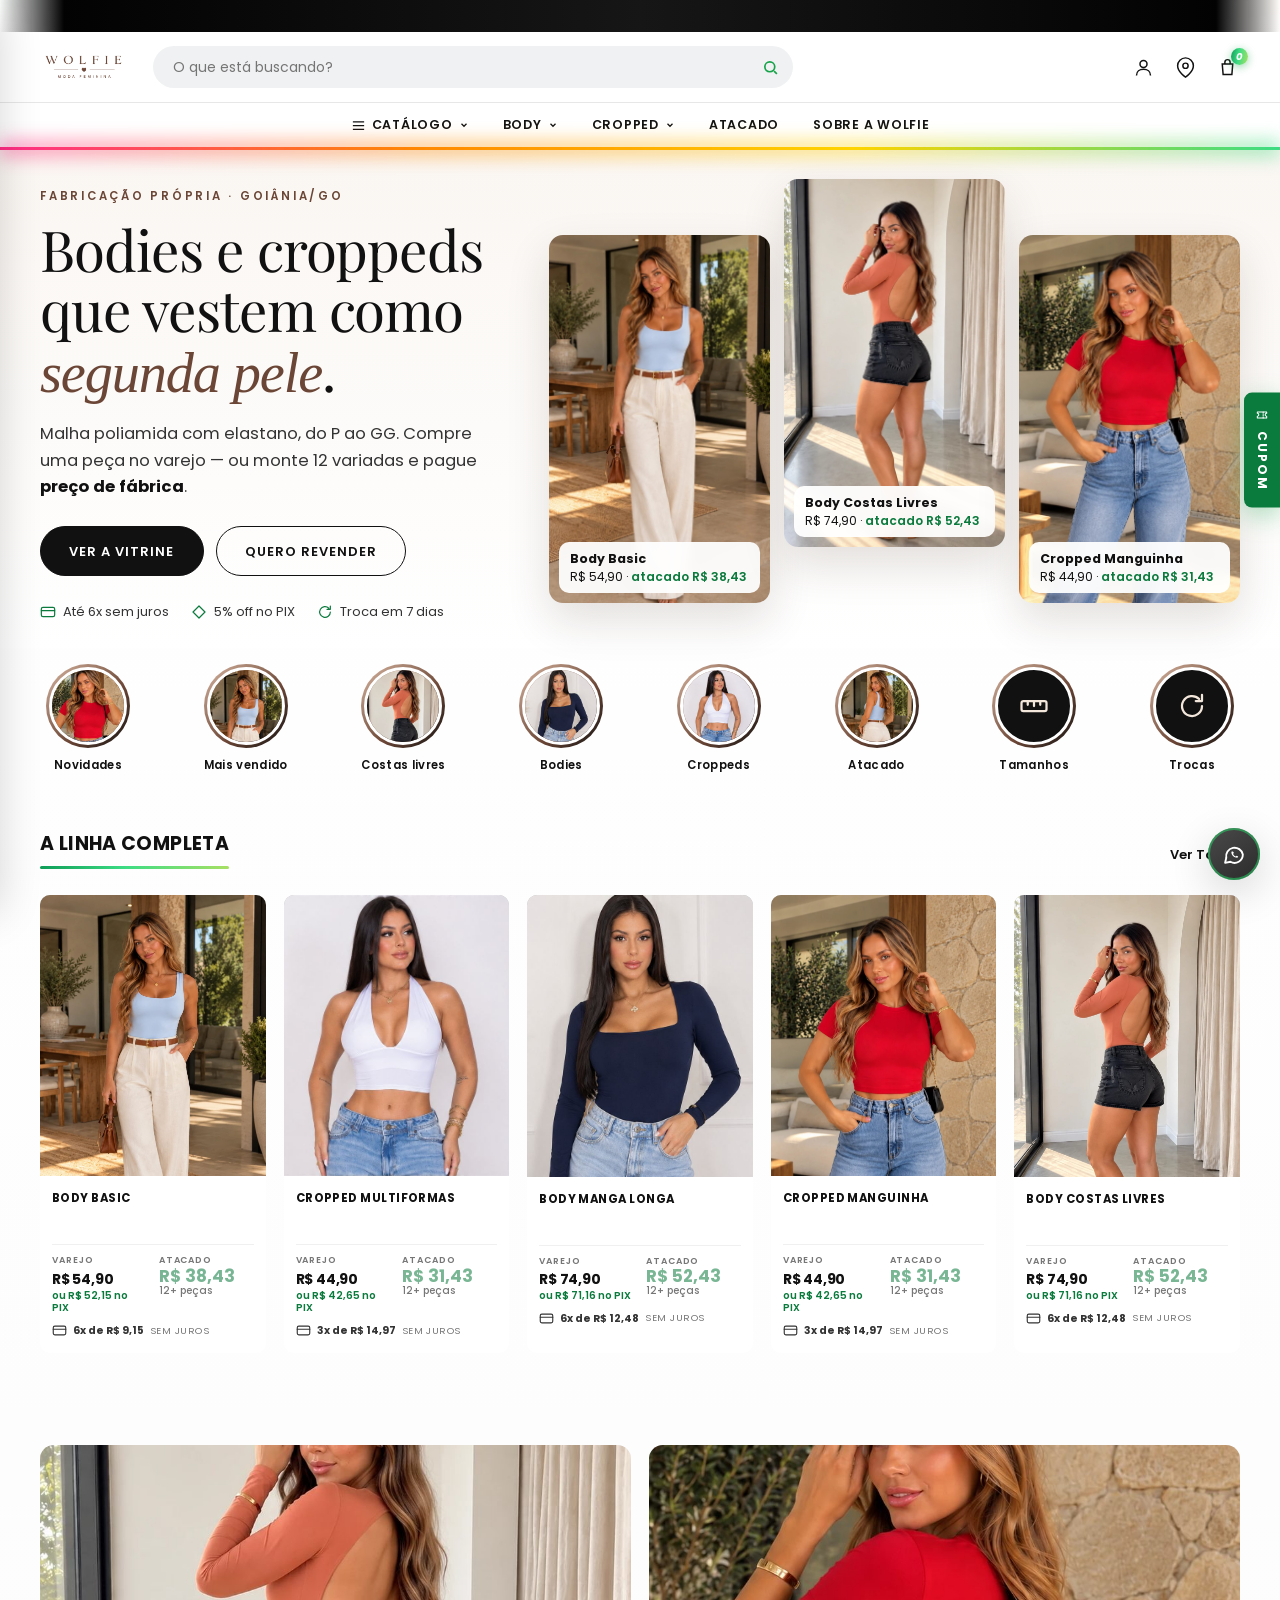
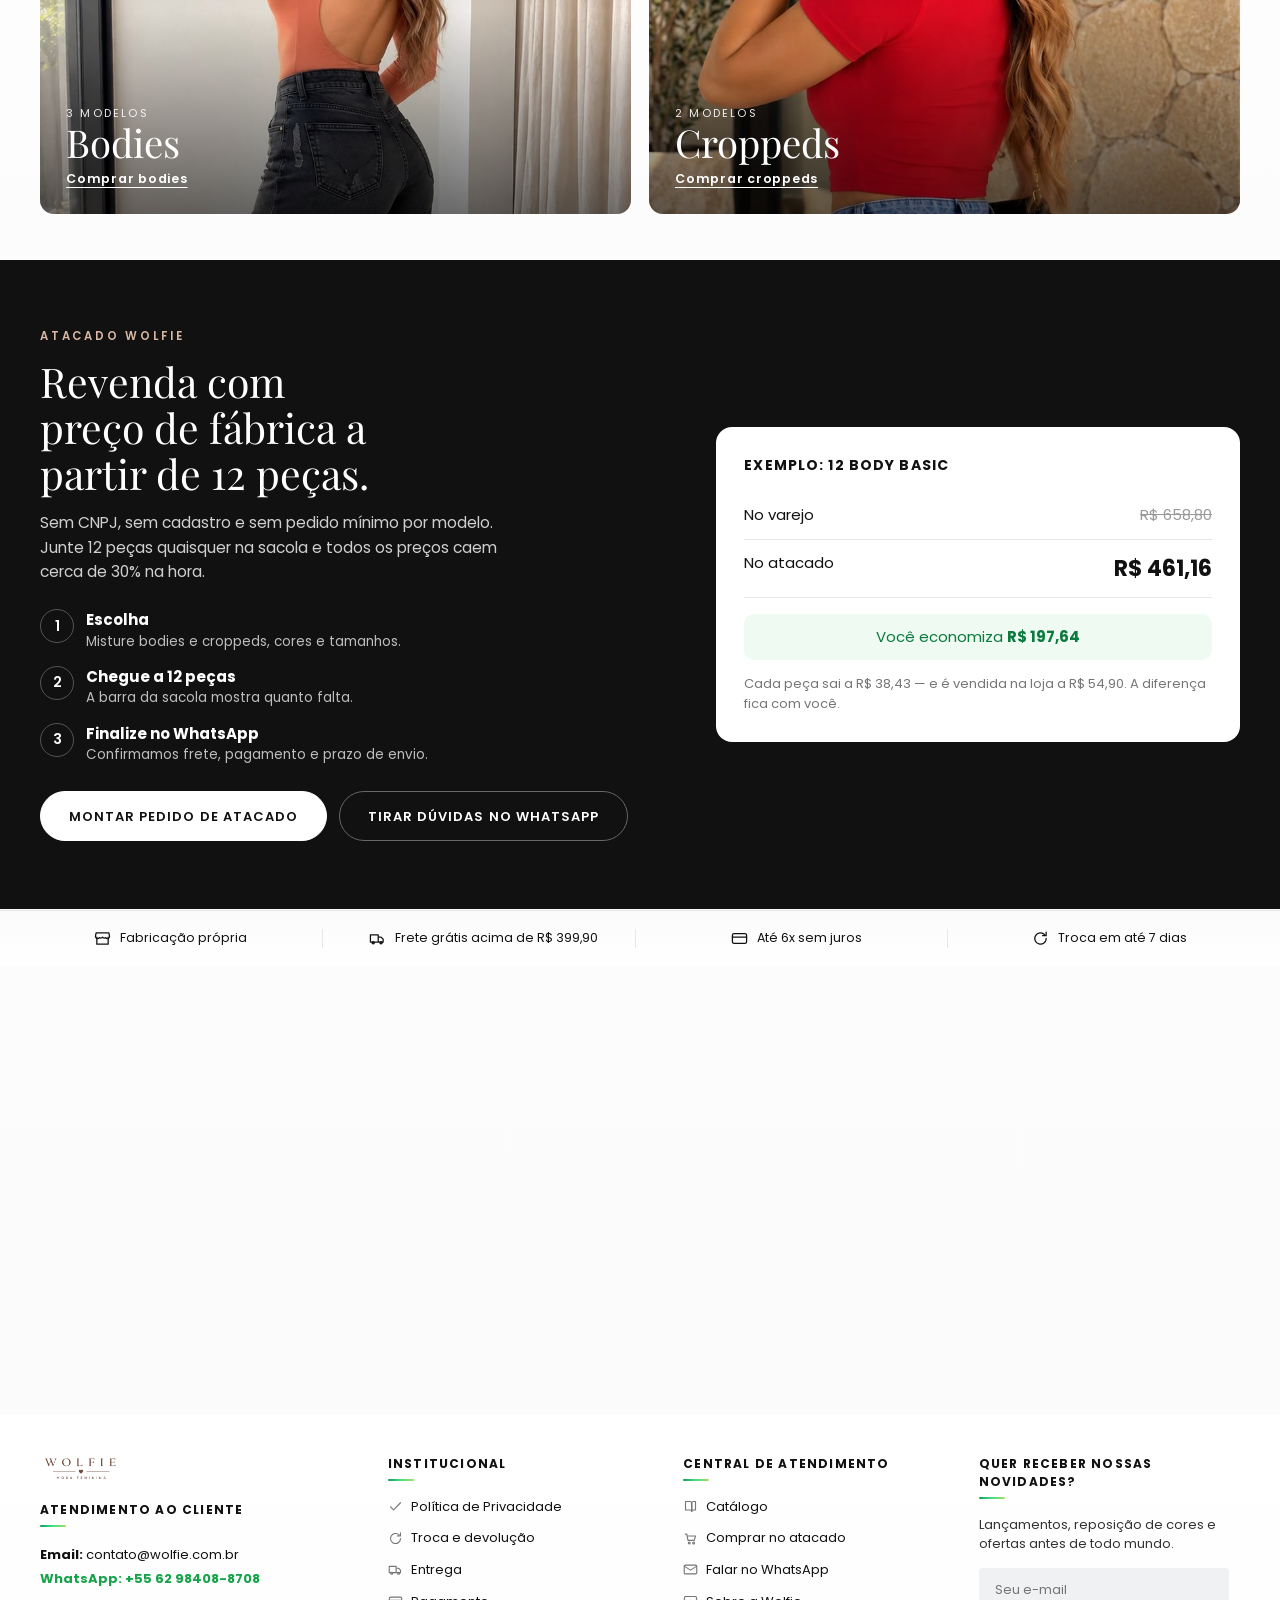
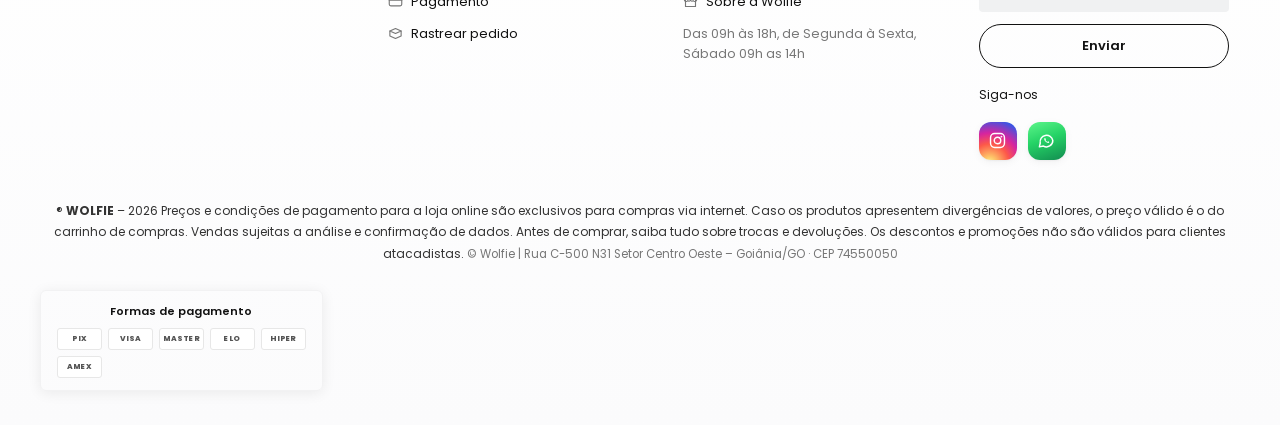
==== commit 779a1c5c: "feat: banner com 3 looks, destaques estilo stories e fotos novas dos produtos - Fotos novas: Body Ba" ====
--- a/index.html
+++ b/index.html
@@ -97,7 +97,7 @@
   <div class="rainbow"></div>
 </header>
 
-<!-- ░░ HERO — proposta de valor ░░ -->
+<!-- ░░ BANNER — 3 looks em destaque ░░ -->
 <section class="hx">
   <div class="wrap hx__in">
     <div class="hx__copy">
@@ -114,13 +114,38 @@
         <li><i data-ic="refresh"></i> Troca em 7 dias</li>
       </ul>
     </div>
-    <div class="hx__media">
-      <a href="produto.html?p=body-basic" class="hx__ph hx__ph--a"><img src="assets/img/produtos/body-basic-1.jpg" alt="Modelo usando o Body Basic azul bebê" width="1114" height="1412" fetchpriority="high"></a>
-      <a href="produto.html?p=body-costas-livres" class="hx__ph hx__ph--b"><img src="assets/img/produtos/body-costas-livres-2.jpg" alt="Costas abertas do Body Costas Livres" width="660" height="1184" loading="lazy"></a>
-      <span class="hx__tag">No atacado, a partir de <b>R$ 31,43</b></span>
-    </div>
-  </div>
-</section>
+    <div class="hx__looks" aria-label="Looks em destaque">
+      <a href="produto.html?p=body-basic" class="look">
+        <img src="assets/img/produtos/body-basic-1.jpg" alt="Modelo usando o Body Basic azul bebê com calça de linho" width="900" height="1596" fetchpriority="high">
+        <span class="look__tag"><b>Body Basic</b><span>R$ 54,90 · <i>atacado R$ 38,43</i></span></span>
+      </a>
+      <a href="produto.html?p=body-costas-livres" class="look look--up">
+        <img src="assets/img/produtos/body-costas-livres-1.jpg" alt="Costas abertas do Body Costas Livres terracota" width="900" height="1599" fetchpriority="high">
+        <span class="look__tag"><b>Body Costas Livres</b><span>R$ 74,90 · <i>atacado R$ 52,43</i></span></span>
+      </a>
+      <a href="produto.html?p=cropped-manguinha" class="look">
+        <img src="assets/img/produtos/cropped-manguinha-1.jpg" alt="Modelo usando o Cropped Manguinha vermelho com jeans" width="900" height="1598" loading="lazy">
+        <span class="look__tag"><b>Cropped Manguinha</b><span>R$ 44,90 · <i>atacado R$ 31,43</i></span></span>
+      </a>
+    </div>
+  </div>
+</section>
+
+<!-- ░░ DESTAQUES (capas no estilo stories) ░░ -->
+<nav class="hl" aria-label="Destaques">
+  <div class="wrap">
+    <div class="hl__row">
+      <a href="produto.html?p=cropped-manguinha" class="hl__i"><span class="hl__ring"><img src="assets/img/destaques/novidades.jpg" alt="" width="240" height="240" loading="lazy"></span><b>Novidades</b></a>
+      <a href="produto.html?p=body-basic" class="hl__i"><span class="hl__ring"><img src="assets/img/destaques/mais-vendido.jpg" alt="" width="240" height="240" loading="lazy"></span><b>Mais vendido</b></a>
+      <a href="produto.html?p=body-costas-livres" class="hl__i"><span class="hl__ring"><img src="assets/img/destaques/costas-livres.jpg" alt="" width="240" height="240" loading="lazy"></span><b>Costas livres</b></a>
+      <a href="colecao.html?q=body" class="hl__i"><span class="hl__ring"><img src="assets/img/destaques/bodies.jpg" alt="" width="240" height="240" loading="lazy"></span><b>Bodies</b></a>
+      <a href="colecao.html?q=cropped" class="hl__i"><span class="hl__ring"><img src="assets/img/destaques/croppeds.jpg" alt="" width="240" height="240" loading="lazy"></span><b>Croppeds</b></a>
+      <a href="#atacado" class="hl__i"><span class="hl__ring"><img src="assets/img/destaques/atacado.jpg" alt="" width="240" height="240" loading="lazy"></span><b>Atacado</b></a>
+      <a href="produto.html?p=body-basic#medidas" class="hl__i"><span class="hl__ring hl__ring--ic"><i data-ic="ruler"></i></span><b>Tamanhos</b></a>
+      <a href="sobre.html#troca" class="hl__i"><span class="hl__ring hl__ring--ic"><i data-ic="refresh"></i></span><b>Trocas</b></a>
+    </div>
+  </div>
+</nav>
 
 <!-- ░░ VITRINE — LINHA COMPLETA ░░ -->
 <section id="vitrine">
@@ -162,7 +187,7 @@
       </a>
 
       <a class="card" href="produto.html?p=cropped-manguinha">
-        <div class="card__media"><div class="ph grain g-red"><img src="assets/img/produtos/cropped-manguinha-1.jpg" alt="CROPPED MANGUINHA" loading="lazy"></div><span class="card__quick" data-ic="bag" aria-hidden="true"></span></div>
+        <div class="card__media"><div class="ph grain g-red" data-alt="assets/img/produtos/cropped-manguinha-2.jpg"><img src="assets/img/produtos/cropped-manguinha-1.jpg" alt="CROPPED MANGUINHA" loading="lazy"></div><span class="card__quick" data-ic="bag" aria-hidden="true"></span></div>
         <div class="card__body"><div class="card__name">CROPPED MANGUINHA</div>
           <div class="card__prices">
             <div class="card__col"><h6>Varejo</h6><div class="now">R$ 44,90</div><div class="pix">ou R$ 42,65 no PIX</div></div>
@@ -193,11 +218,11 @@
   <div class="wrap">
     <div class="cats">
       <a href="colecao.html?q=body" class="cats__i">
-        <img src="assets/img/produtos/body-manga-longa-1.jpg" alt="Modelo usando o Body Manga Longa marinho" loading="lazy" width="1024" height="770">
+        <img src="assets/img/produtos/body-costas-livres-1.jpg" alt="Costas abertas do Body Costas Livres terracota" loading="lazy" width="900" height="1599">
         <div class="cats__ov"><span>3 modelos</span><h2>Bodies</h2><u>Comprar bodies</u></div>
       </a>
       <a href="colecao.html?q=cropped" class="cats__i">
-        <img src="assets/img/produtos/cropped-manguinha-1.jpg" alt="Modelo usando o Cropped Manguinha vermelho" loading="lazy" width="600" height="750">
+        <img src="assets/img/produtos/cropped-manguinha-2.jpg" alt="Costas do Cropped Manguinha vermelho com jeans" loading="lazy" width="900" height="1597">
         <div class="cats__ov"><span>2 modelos</span><h2>Croppeds</h2><u>Comprar croppeds</u></div>
       </a>
     </div>
--- a/assets/css/style.css
+++ b/assets/css/style.css
@@ -1362,3 +1362,51 @@
 .ov{grid-template-columns:minmax(0,1fr)}
 .ov .modal{justify-self:center;max-height:calc(100dvh - 40px);overflow-y:auto}
 .sizes-tabs{flex-wrap:wrap}
+
+/* ==========================================================================
+   26. BANNER COM 3 LOOKS + DESTAQUES (capas estilo stories)
+   ========================================================================== */
+.hx__in{grid-template-columns:.9fr 1.35fr}
+.hx__looks{display:grid;grid-template-columns:repeat(3,1fr);gap:14px;align-items:start}
+.look{position:relative;display:block;border-radius:14px;overflow:hidden;aspect-ratio:9/15;background:#eee;
+  box-shadow:0 18px 44px rgba(60,35,20,.14)}
+.look--up{margin-top:-28px}
+.look:not(.look--up){margin-top:28px}
+.look img{width:100%;height:100%;object-fit:cover;object-position:50% 20%;transition:transform .8s ease}
+.look:hover img{transform:scale(1.04)}
+.look__tag{position:absolute;left:10px;right:10px;bottom:10px;background:rgba(255,255,255,.94);backdrop-filter:blur(6px);
+  border-radius:10px;padding:9px 11px;display:flex;flex-direction:column;gap:1px;font-size:12px;line-height:1.3;
+  transition:transform .3s ease}
+.look:hover .look__tag{transform:translateY(-3px)}
+.look__tag b{font-size:12.5px}
+.look__tag i{font-style:normal;color:var(--save);font-weight:600}
+
+.hl{padding-block:6px 4px}
+.hl__row{display:flex;justify-content:space-between;gap:14px;overflow-x:auto;scrollbar-width:none;
+  padding:10px 2px 6px;scroll-snap-type:x proximity}
+.hl__row::-webkit-scrollbar{display:none}
+.hl__i{flex:0 0 auto;display:flex;flex-direction:column;align-items:center;gap:9px;width:92px;scroll-snap-align:start}
+.hl__ring{width:84px;height:84px;border-radius:50%;padding:3px;display:block;
+  background:linear-gradient(135deg,#d9b8a3,#6b4636 60%,#111);transition:transform .3s var(--spring,ease)}
+.hl__ring img{width:100%;height:100%;border-radius:50%;object-fit:cover;border:3px solid #fff;background:#eee}
+.hl__ring--ic{display:grid;place-items:center}
+.hl__ring--ic [data-ic]{width:100%;height:100%;border-radius:50%;border:3px solid #fff;background:#111;color:#f3e6da}
+.hl__ring--ic svg{width:30px;height:30px}
+.hl__i:hover .hl__ring{transform:translateY(-3px) scale(1.04)}
+.hl__i b{font-size:11.5px;font-weight:600;letter-spacing:.03em;text-align:center;white-space:nowrap}
+
+@media (max-width:960px){
+  .hx__in{grid-template-columns:minmax(0,1fr)}
+  .hx__looks{grid-template-columns:repeat(3,minmax(200px,1fr));overflow-x:auto;scroll-snap-type:x mandatory;
+    scrollbar-width:none;margin-inline:-20px;padding:30px 20px 6px}
+  .hx__looks::-webkit-scrollbar{display:none}
+  .look{scroll-snap-align:center}
+}
+@media (max-width:760px){
+  .hx__looks{grid-template-columns:repeat(3,68vw);gap:12px;padding-top:6px}
+  .look--up,.look:not(.look--up){margin-top:0}
+  .hl__row{justify-content:flex-start;margin-inline:-20px;padding-inline:20px}
+  .hl__i{width:76px}
+  .hl__ring{width:70px;height:70px}
+  .hl__i b{font-size:11px}
+}
